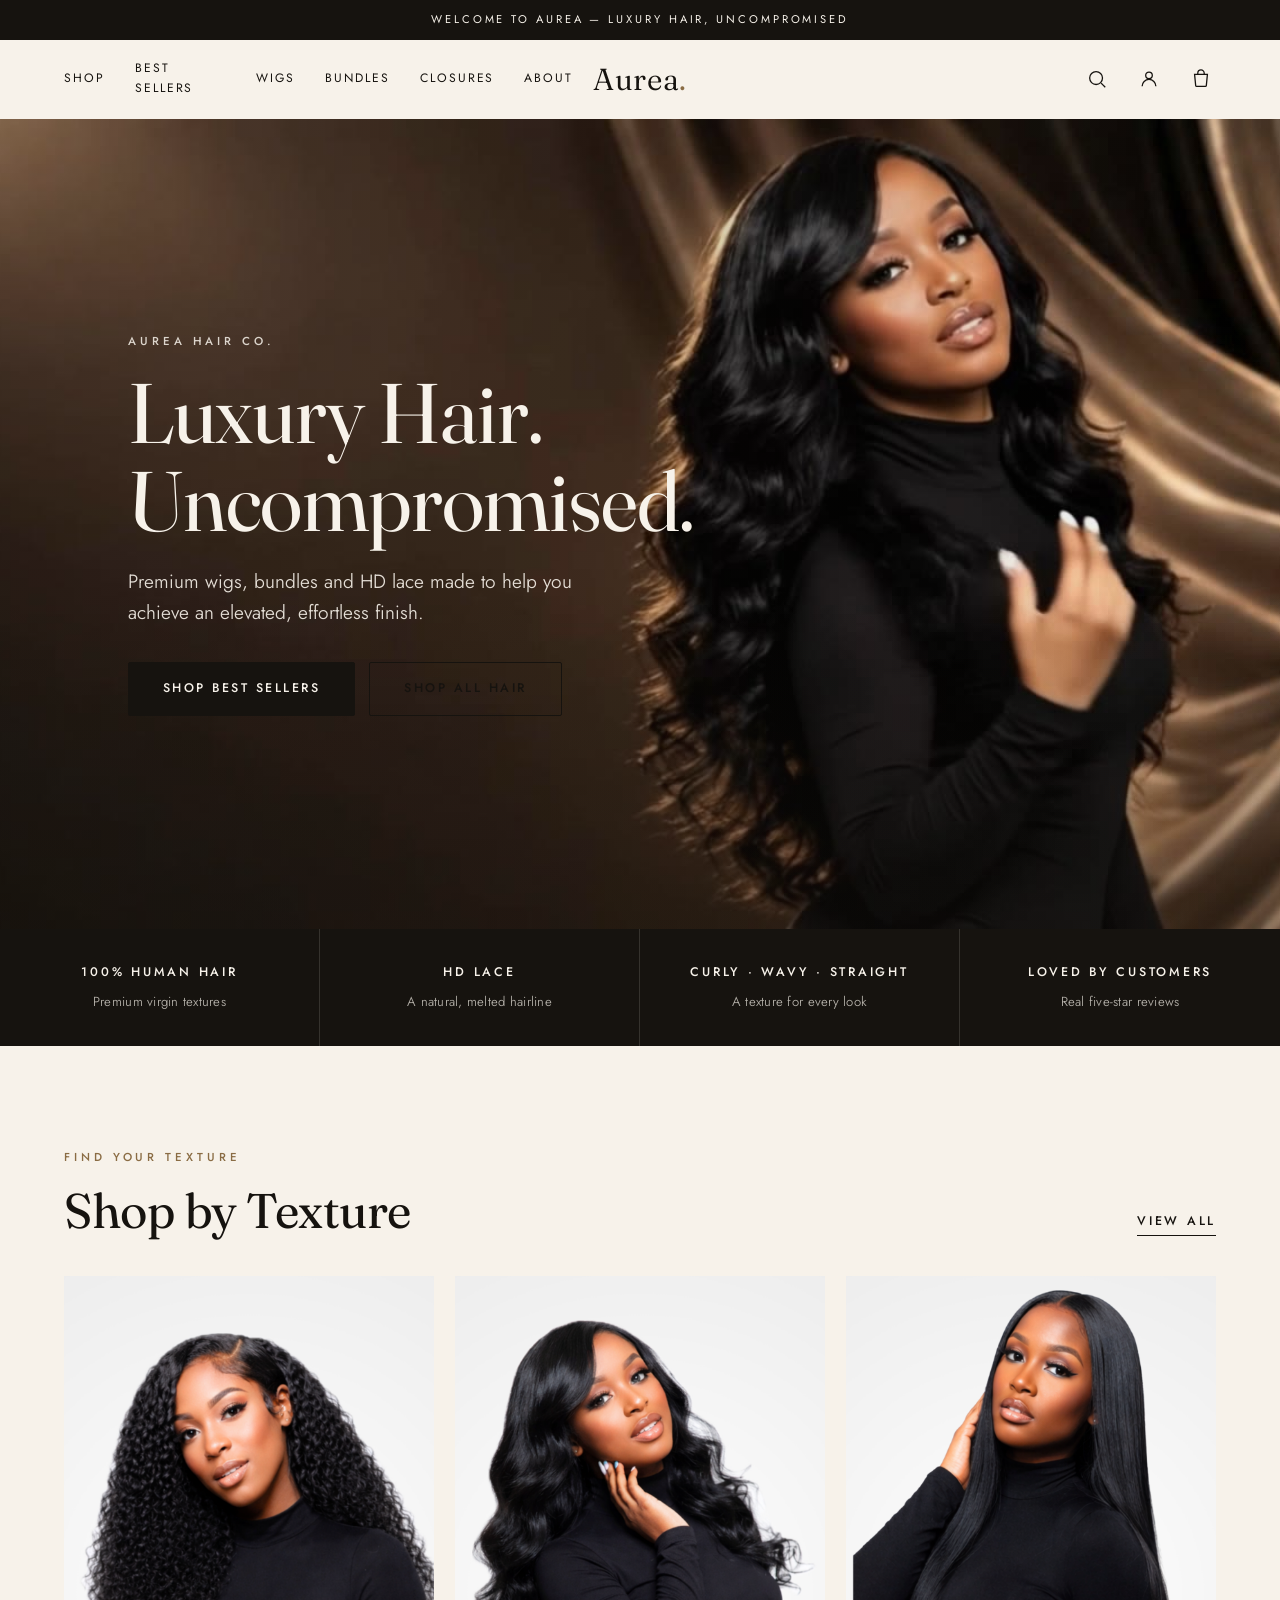
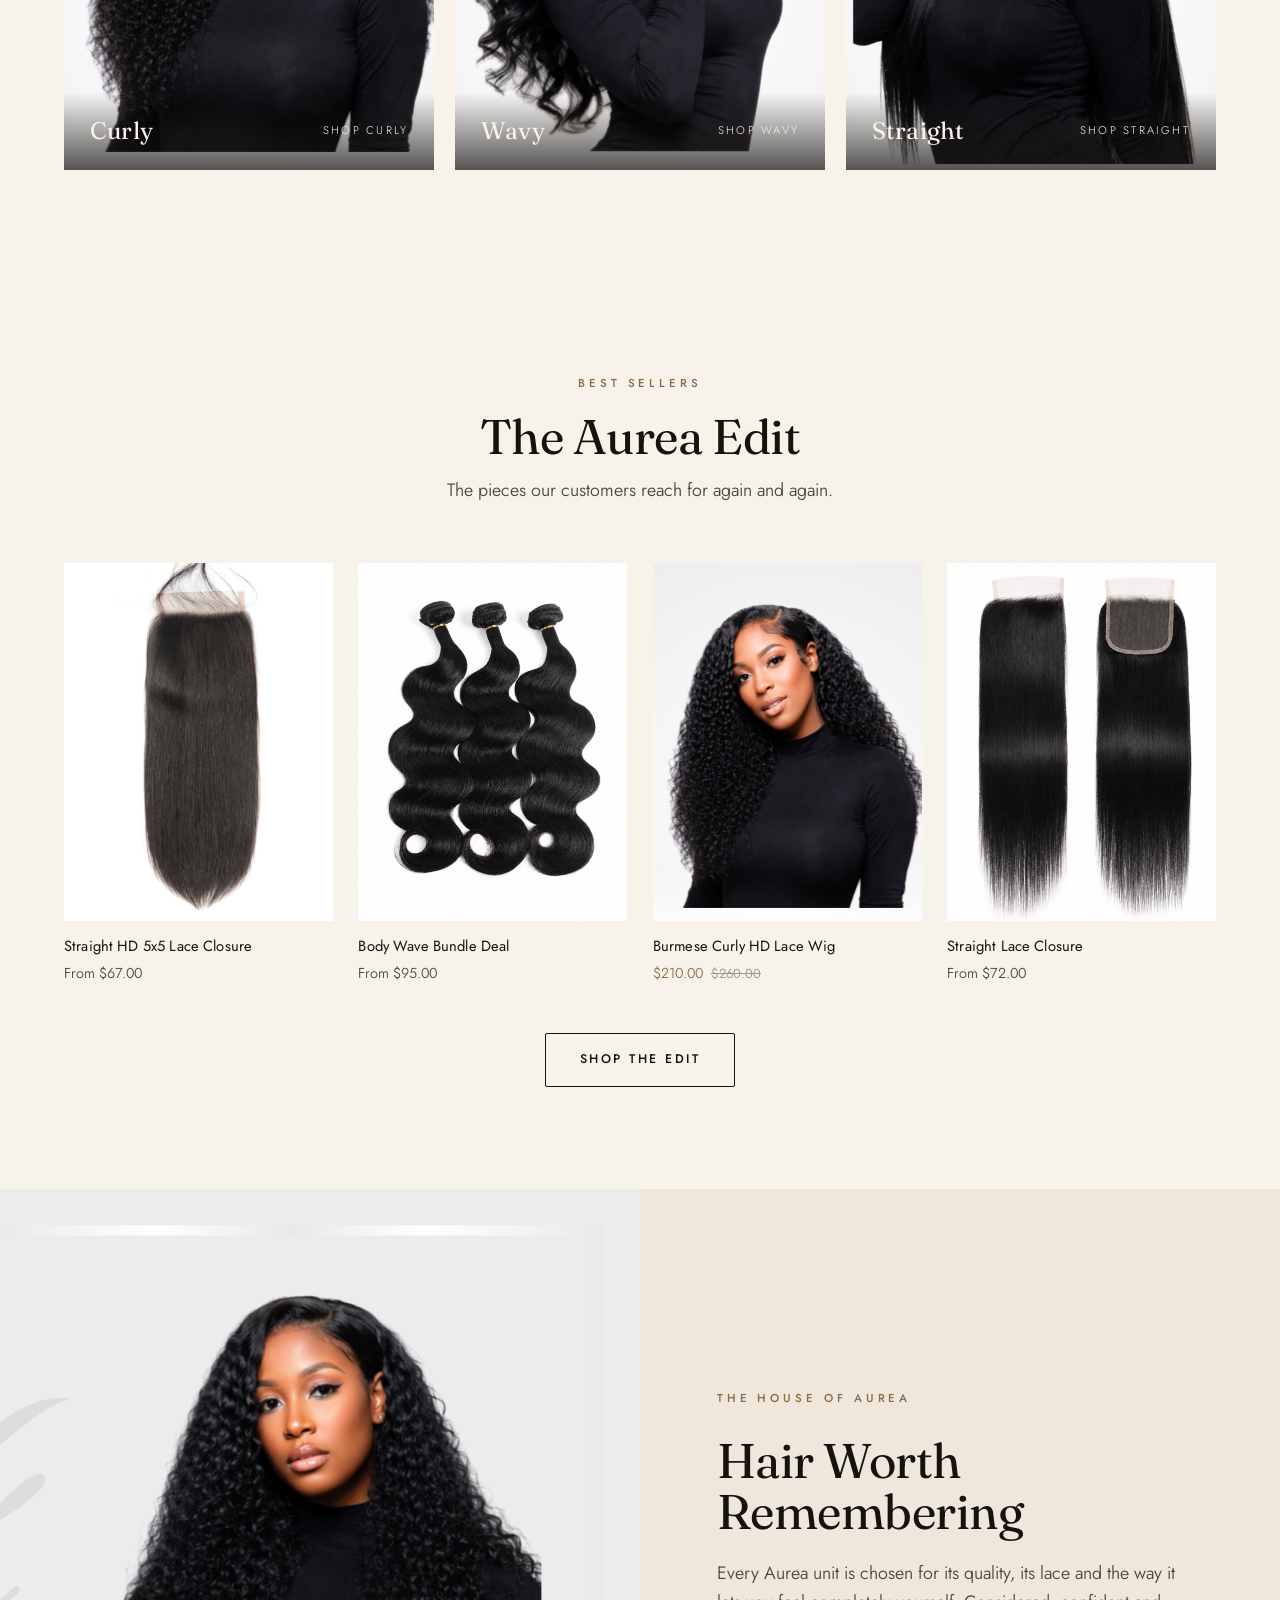
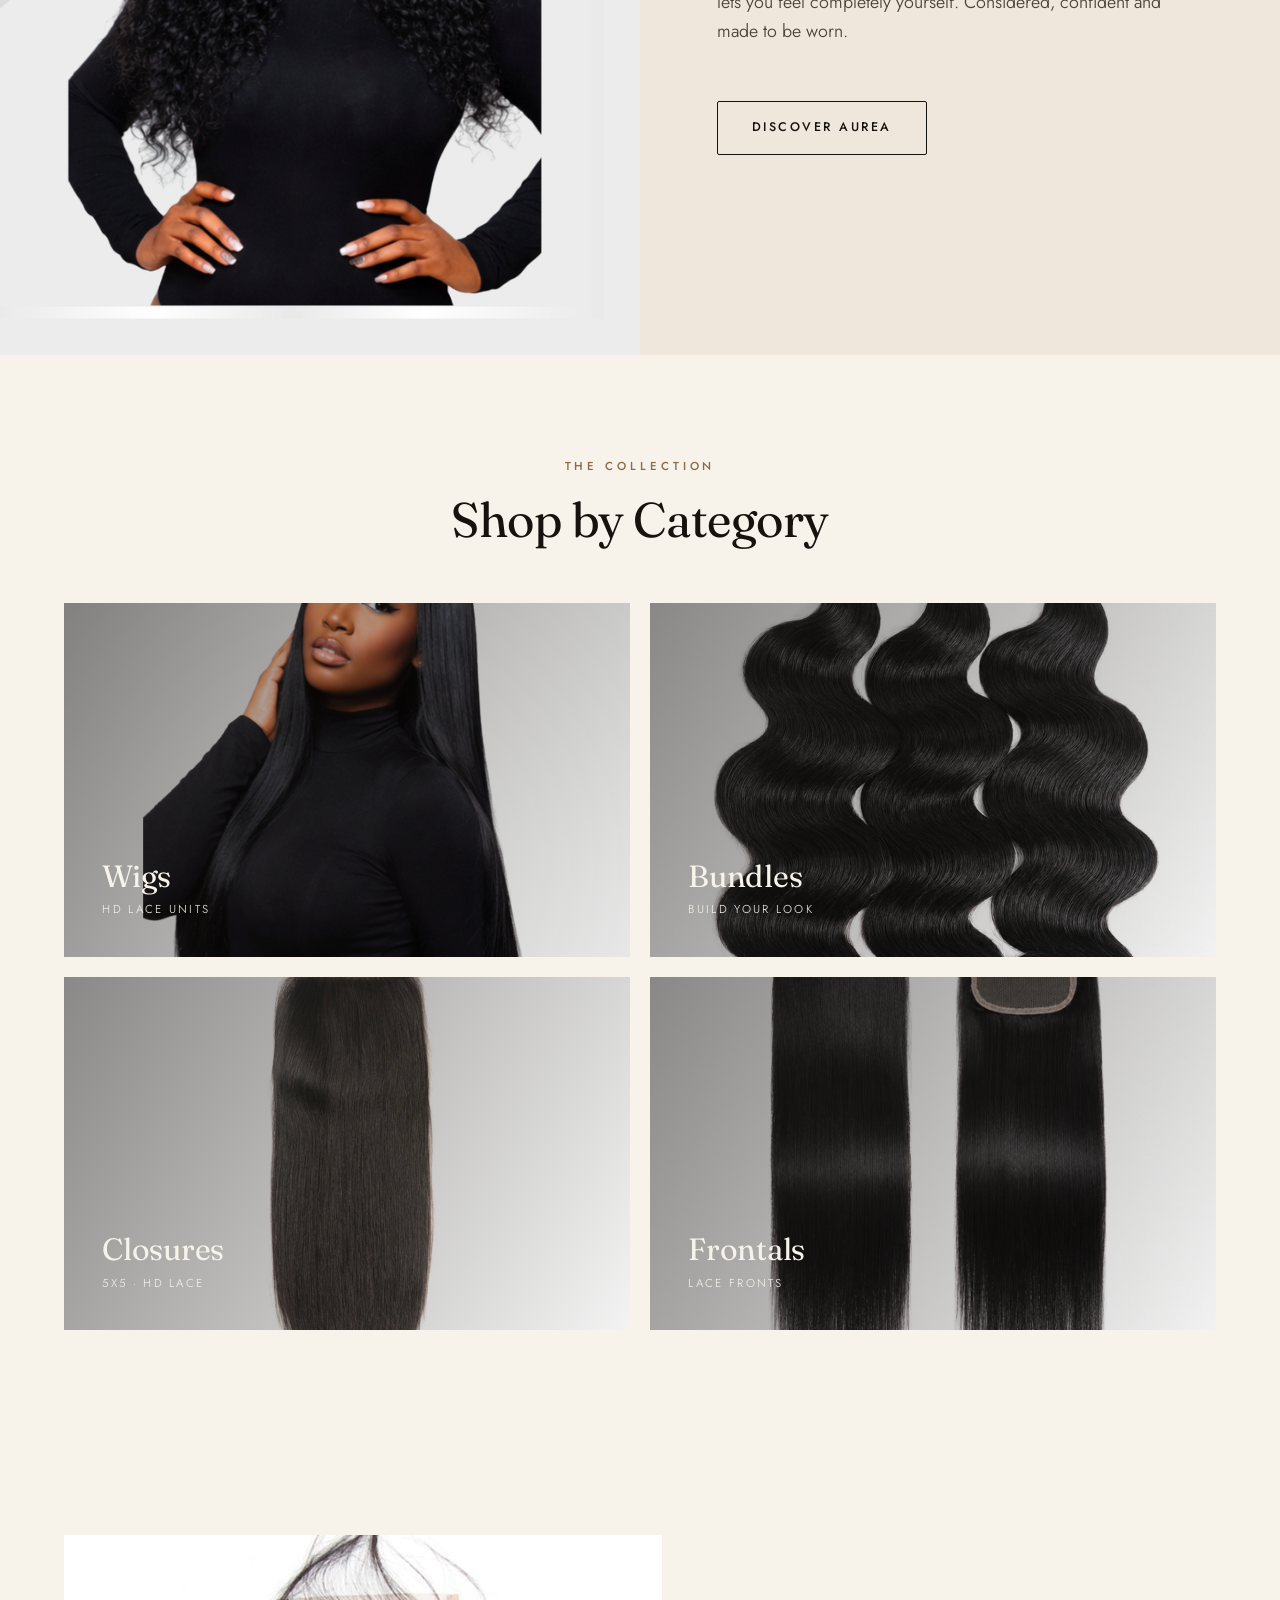
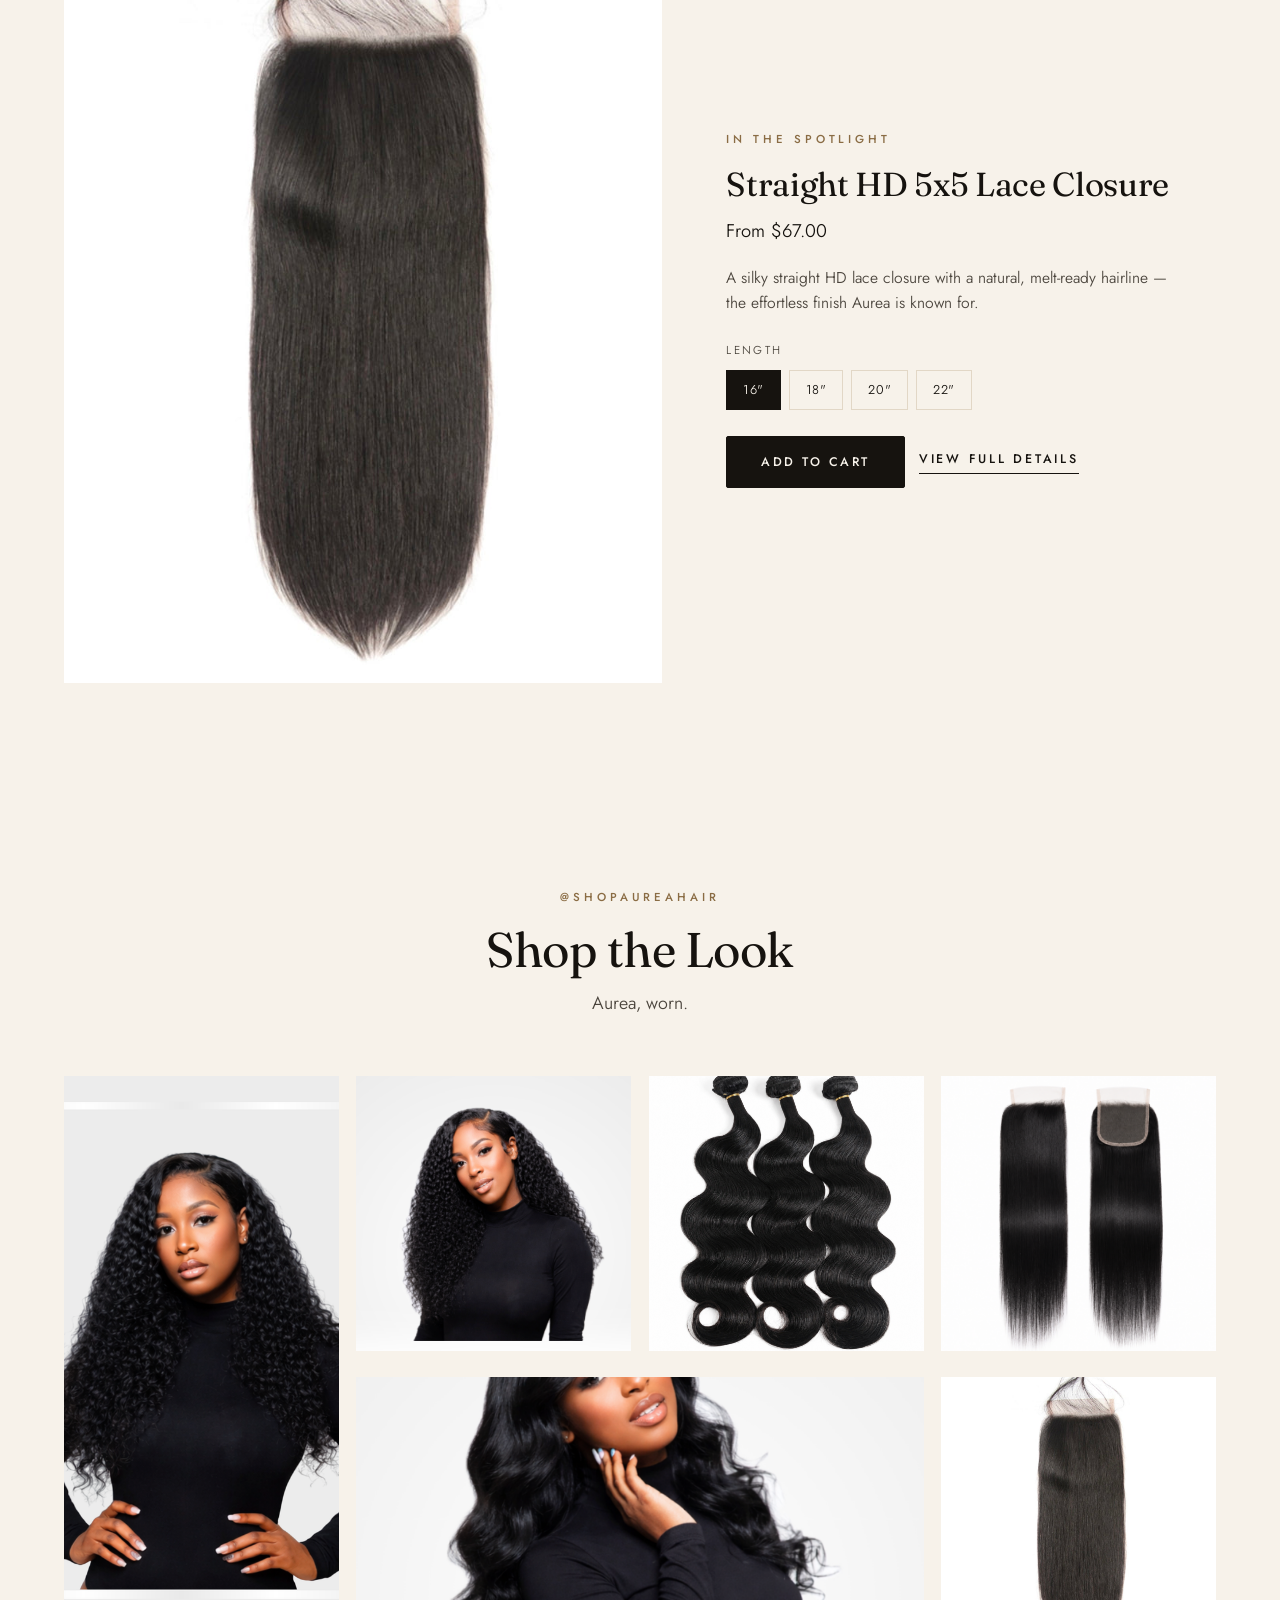
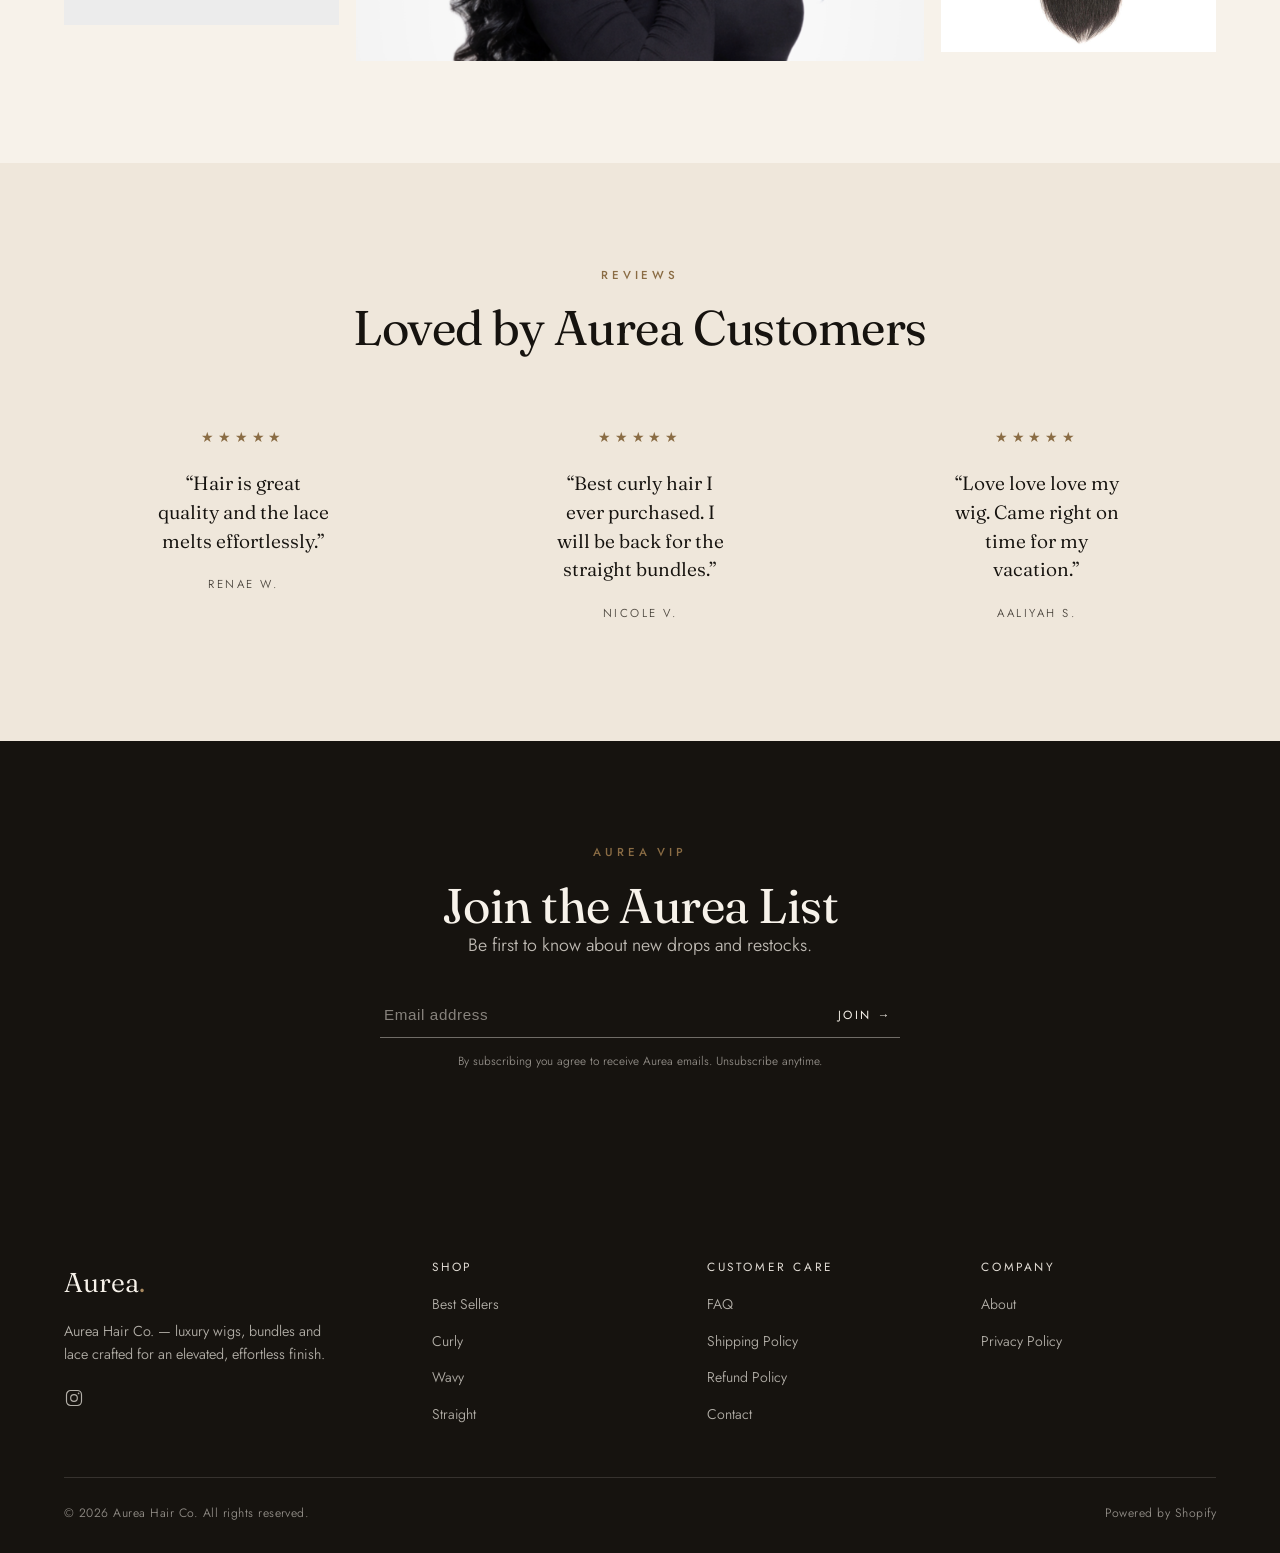
==== index.html @ f4297cf9 "Add root index.html static demo for Vercel (fixes 404 on static hosting) Vercel serves static files " ====
<!doctype html>
<html lang="en">
<head>
<meta charset="utf-8">
<meta name="viewport" content="width=device-width, initial-scale=1">
<title>Aurea Hair Co. — Homepage Preview</title>
<link rel="preconnect" href="https://fonts.googleapis.com">
<link rel="preconnect" href="https://fonts.gstatic.com" crossorigin>
<link rel="stylesheet" href="https://fonts.googleapis.com/css2?family=Fraunces:opsz,wght@9..144,300;9..144,400;9..144,500&family=Jost:wght@300;400;500&display=swap">
<link rel="stylesheet" href="assets/base.css">
<style>body{opacity:1}</style>
</head>
<body>

<!-- NOTE: static visual preview of the Shopify homepage. Prices/products are illustrative;
     the real theme pulls them live from Shopify. -->

<div class="announcement" data-announcement>
  <div class="announcement__track">
    <div class="announcement__item is-active">WELCOME TO AUREA — LUXURY HAIR, UNCOMPROMISED</div>
  </div>
</div>

<header class="header" data-header>
  <div class="container">
    <div class="header__bar">
      <nav class="header__nav">
        <a class="header__link" href="#">Shop</a>
        <a class="header__link" href="#">Best Sellers</a>
        <a class="header__link" href="#">Wigs</a>
        <a class="header__link" href="#">Bundles</a>
        <a class="header__link" href="#">Closures</a>
        <a class="header__link" href="#">About</a>
      </nav>
      <button class="header__toggle" aria-label="Menu"><svg viewBox="0 0 24 24" fill="none" stroke="currentColor" stroke-width="1.4"><line x1="3" y1="7" x2="21" y2="7"/><line x1="3" y1="12" x2="21" y2="12"/><line x1="3" y1="17" x2="21" y2="17"/></svg></button>
      <a href="#" class="header__logo">Aurea<span>.</span></a>
      <div class="header__actions">
        <button class="header__icon" aria-label="Search"><svg viewBox="0 0 24 24" fill="none" stroke="currentColor" stroke-width="1.4"><circle cx="11" cy="11" r="7"/><line x1="16.5" y1="16.5" x2="21" y2="21"/></svg></button>
        <a class="header__icon" href="#" aria-label="Account"><svg viewBox="0 0 24 24" fill="none" stroke="currentColor" stroke-width="1.4"><circle cx="12" cy="8" r="3.6"/><path d="M4.5 20a7.5 7.5 0 0 1 15 0"/></svg></a>
        <a class="header__icon" href="#" aria-label="Cart"><svg viewBox="0 0 24 24" fill="none" stroke="currentColor" stroke-width="1.4"><path d="M5 7h14l-1.2 12.2a1 1 0 0 1-1 .8H7.2a1 1 0 0 1-1-.8L5 7Z"/><path d="M8.5 7V5.6a3.5 3.5 0 0 1 7 0V7"/></svg></a>
      </div>
    </div>
  </div>
</header>

<!-- HERO -->
<section class="hero">
  <div class="hero__media" style="height:90vh;min-height:460px;">
    <video class="hero__video" autoplay muted loop playsinline preload="auto" poster="assets/aurea-hero-poster.jpg">
      <source src="assets/aurea-hero.mp4" type="video/mp4">
      <img src="assets/aurea-hero-poster.jpg" alt="Aurea Hair Co.">
    </video>
    <div class="hero__overlay" style="background:linear-gradient(100deg, rgba(22,19,15,.38) 0%, rgba(22,19,15,.15) 58%, rgba(22,19,15,0) 100%), linear-gradient(to top, rgba(22,19,15,.38) 0%, rgba(22,19,15,0) 42%);"></div>
  </div>
  <div class="hero__content">
    <div class="container"><div class="hero__inner">
      <p class="eyebrow">Aurea Hair Co.</p>
      <h1 class="hero__title">Luxury Hair.<br>Uncompromised.</h1>
      <p class="hero__text">Premium wigs, bundles and HD lace made to help you achieve an elevated, effortless finish.</p>
      <div class="hero__cta">
        <a class="btn" href="#">Shop Best Sellers</a>
        <a class="btn btn--ghost" href="#">Shop All Hair</a>
      </div>
    </div></div>
  </div>
</section>

<!-- BENEFITS -->
<section class="benefits"><div class="benefits__grid" data-count="4">
  <div class="benefit"><div class="benefit__title">100% Human Hair</div><div class="benefit__text">Premium virgin textures</div></div>
  <div class="benefit"><div class="benefit__title">HD Lace</div><div class="benefit__text">A natural, melted hairline</div></div>
  <div class="benefit"><div class="benefit__title">Curly · Wavy · Straight</div><div class="benefit__text">A texture for every look</div></div>
  <div class="benefit"><div class="benefit__title">Loved by Customers</div><div class="benefit__text">Real five-star reviews</div></div>
</div></section>

<!-- TEXTURES -->
<section class="section container">
  <div class="texture__head"><div><p class="eyebrow">Find Your Texture</p><h2 class="h-lg">Shop by Texture</h2></div><a class="link-underline" href="#">View All</a></div>
  <div class="texture__grid">
    <a class="texture-card" href="#"><div class="texture-card__media"><img src="assets/aurea-texture-curly-clean.png" alt="Curly"></div><div class="texture-card__label"><h3>Curly</h3><span>Shop Curly</span></div></a>
    <a class="texture-card" href="#"><div class="texture-card__media"><img src="assets/aurea-texture-wavy-clean.png" alt="Wavy"></div><div class="texture-card__label"><h3>Wavy</h3><span>Shop Wavy</span></div></a>
    <a class="texture-card" href="#"><div class="texture-card__media"><img src="assets/aurea-texture-straight-clean.png" alt="Straight"></div><div class="texture-card__label"><h3>Straight</h3><span>Shop Straight</span></div></a>
  </div>
</section>

<!-- FEATURED COLLECTION -->
<section class="section container">
  <div class="collection__head"><p class="eyebrow">Best Sellers</p><h2 class="h-lg">The Aurea Edit</h2><p class="lede" style="margin:14px auto 0;">The pieces our customers reach for again and again.</p></div>
  <div class="product-grid">
    <div class="product-card"><a class="product-card__media" href="#"><img src="assets/aurea-look-2.jpg" alt=""></a><h3 class="product-card__title">Straight HD 5x5 Lace Closure</h3><span class="product-card__price"><span>From $67.00</span></span></div>
    <div class="product-card"><a class="product-card__media" href="#"><img src="assets/aurea-look-4.png" alt=""></a><h3 class="product-card__title">Body Wave Bundle Deal</h3><span class="product-card__price"><span>From $95.00</span></span></div>
    <div class="product-card"><a class="product-card__media" href="#"><img src="assets/aurea-texture-curly-clean.png" alt=""></a><h3 class="product-card__title">Burmese Curly HD Lace Wig</h3><span class="product-card__price"><span class="price--sale">$210.00</span> <span class="price--was">$260.00</span></span></div>
    <div class="product-card"><a class="product-card__media" href="#"><img src="assets/aurea-look-5.png" alt=""></a><h3 class="product-card__title">Straight Lace Closure</h3><span class="product-card__price"><span>From $72.00</span></span></div>
  </div>
  <div class="center" style="margin-top:48px;"><a class="btn btn--ghost" href="#">Shop the Edit</a></div>
</section>

<!-- EDITORIAL STORY -->
<section class="editorial">
  <div class="editorial__media"><img src="assets/aurea-editorial-model.png" alt="Aurea model"></div>
  <div class="editorial__body">
    <p class="eyebrow">The House of Aurea</p>
    <h2 class="h-lg">Hair Worth Remembering</h2>
    <div class="lede" style="margin:22px 0 28px;"><p>Every Aurea unit is chosen for its quality, its lace and the way it lets you feel completely yourself. Considered, confident and made to be worn.</p></div>
    <div><a class="btn btn--ghost" href="#">Discover Aurea</a></div>
  </div>
</section>

<!-- CATEGORY GRID -->
<section class="section container">
  <div class="collection__head"><p class="eyebrow">The Collection</p><h2 class="h-lg">Shop by Category</h2></div>
  <div class="category-grid">
    <a class="category-card" href="#"><img src="assets/aurea-texture-straight-clean.png" alt="Wigs"><div class="category-card__overlay"><h3>Wigs</h3><span>HD Lace Units</span></div></a>
    <a class="category-card" href="#"><img src="assets/aurea-look-4.png" alt="Bundles"><div class="category-card__overlay"><h3>Bundles</h3><span>Build Your Look</span></div></a>
    <a class="category-card" href="#"><img src="assets/aurea-look-2.jpg" alt="Closures"><div class="category-card__overlay"><h3>Closures</h3><span>5x5 · HD Lace</span></div></a>
    <a class="category-card" href="#"><img src="assets/aurea-look-5.png" alt="Frontals"><div class="category-card__overlay"><h3>Frontals</h3><span>Lace Fronts</span></div></a>
  </div>
</section>

<!-- FEATURED PRODUCT -->
<section class="section container">
  <div class="feature-product">
    <div class="feature-product__media"><img src="assets/aurea-look-2.jpg" alt="Straight HD 5x5 Lace Closure"></div>
    <div class="feature-product__body">
      <p class="eyebrow">In the Spotlight</p>
      <h2 class="h-md">Straight HD 5x5 Lace Closure</h2>
      <div class="feature-product__price"><span>From $67.00</span></div>
      <div class="feature-product__desc">A silky straight HD lace closure with a natural, melt-ready hairline — the effortless finish Aurea is known for.</div>
      <div class="variant-options"><div class="variant-option"><span class="variant-option__label">Length</span><div class="variant-values">
        <input type="radio" id="p1" name="len" checked><label for="p1">16"</label>
        <input type="radio" id="p2" name="len"><label for="p2">18"</label>
        <input type="radio" id="p3" name="len"><label for="p3">20"</label>
        <input type="radio" id="p4" name="len"><label for="p4">22"</label>
      </div></div></div>
      <div class="feature-product__actions"><button class="btn">Add to Cart</button><a class="link-underline" href="#">View Full Details</a></div>
    </div>
  </div>
</section>

<!-- GALLERY -->
<section class="section container">
  <div class="collection__head"><p class="eyebrow">@shopaureahair</p><h2 class="h-lg">Shop the Look</h2><p class="lede" style="margin:14px auto 0;">Aurea, worn.</p></div>
  <div class="gallery">
    <div class="gallery__item gallery__item--tall"><img src="assets/aurea-editorial-model.png" alt=""></div>
    <div class="gallery__item"><img src="assets/aurea-texture-curly-clean.png" alt=""></div>
    <div class="gallery__item"><img src="assets/aurea-look-4.png" alt=""></div>
    <div class="gallery__item gallery__item--wide"><img src="assets/aurea-texture-wavy-clean.png" alt=""></div>
    <div class="gallery__item"><img src="assets/aurea-look-5.png" alt=""></div>
    <div class="gallery__item"><img src="assets/aurea-look-2.jpg" alt=""></div>
  </div>
</section>

<!-- TESTIMONIALS -->
<section class="section testimonials"><div class="container">
  <div class="collection__head"><p class="eyebrow">Reviews</p><h2 class="h-lg">Loved by Aurea Customers</h2></div>
  <div class="testimonials__grid">
    <figure class="testimonial"><div class="testimonial__stars">★★★★★</div><blockquote class="testimonial__text">“Hair is great quality and the lace melts effortlessly.”</blockquote><figcaption class="testimonial__name">Renae W.</figcaption></figure>
    <figure class="testimonial"><div class="testimonial__stars">★★★★★</div><blockquote class="testimonial__text">“Best curly hair I ever purchased. I will be back for the straight bundles.”</blockquote><figcaption class="testimonial__name">Nicole V.</figcaption></figure>
    <figure class="testimonial"><div class="testimonial__stars">★★★★★</div><blockquote class="testimonial__text">“Love love love my wig. Came right on time for my vacation.”</blockquote><figcaption class="testimonial__name">Aaliyah S.</figcaption></figure>
  </div>
</div></section>

<!-- NEWSLETTER -->
<section class="section newsletter"><div class="container">
  <p class="eyebrow">Aurea VIP</p>
  <h2 class="h-lg">Join the Aurea List</h2>
  <p class="lede">Be first to know about new drops and restocks.</p>
  <form class="newsletter__form" onsubmit="return false;">
    <input type="email" placeholder="Email address">
    <button type="submit">Join &rarr;</button>
  </form>
  <p class="newsletter__note">By subscribing you agree to receive Aurea emails. Unsubscribe anytime.</p>
</div></section>

<!-- FOOTER -->
<footer class="footer"><div class="container">
  <div class="footer__top">
    <div class="footer__brand">
      <div class="footer__brand-name">Aurea<span>.</span></div>
      <p class="footer__statement">Aurea Hair Co. — luxury wigs, bundles and lace crafted for an elevated, effortless finish.</p>
      <div class="footer__social"><a href="#" aria-label="Instagram"><svg viewBox="0 0 24 24" fill="none" stroke="currentColor" stroke-width="1.4"><rect x="3" y="3" width="18" height="18" rx="5"/><circle cx="12" cy="12" r="4"/><circle cx="17.5" cy="6.5" r="1" fill="currentColor" stroke="none"/></svg></a></div>
    </div>
    <div class="footer__col"><h4>Shop</h4><ul><li><a href="#">Best Sellers</a></li><li><a href="#">Curly</a></li><li><a href="#">Wavy</a></li><li><a href="#">Straight</a></li></ul></div>
    <div class="footer__col"><h4>Customer Care</h4><ul><li><a href="#">FAQ</a></li><li><a href="#">Shipping Policy</a></li><li><a href="#">Refund Policy</a></li><li><a href="#">Contact</a></li></ul></div>
    <div class="footer__col"><h4>Company</h4><ul><li><a href="#">About</a></li><li><a href="#">Privacy Policy</a></li></ul></div>
  </div>
  <div class="footer__bottom"><span>© 2026 Aurea Hair Co. All rights reserved.</span><span>Powered by Shopify</span></div>
</div></footer>

<script src="assets/aurea.js"></script>
</body>
</html>
---- assets/base.css ----
/* =========================================================
   AUREA HAIR CO. — Luxury theme base
   Design system: ink + ivory + restrained champagne accent
   ========================================================= */

:root{
  --ink:#16130f;
  --ink-soft:#4a443c;
  --ivory:#f7f2ea;
  --cream:#efe7db;
  --neutral:#e6ddce;
  --line:#e2d7c6;
  --champagne:#a9895f;
  --champagne-deep:#8a6c44;
  --white:#ffffff;
  --shadow:0 24px 60px -30px rgba(22,19,15,.45);

  --font-serif:"Fraunces", Georgia, "Times New Roman", serif;
  --font-sans:"Jost", "Helvetica Neue", Arial, sans-serif;

  --container:1400px;
  --gutter:clamp(20px, 5vw, 64px);
  --radius:2px;
  --ease:cubic-bezier(.22,.61,.36,1);
}

*,*::before,*::after{box-sizing:border-box;}
html{-webkit-text-size-adjust:100%;scroll-behavior:smooth;}
body{
  margin:0;
  font-family:var(--font-sans);
  color:var(--ink);
  background:var(--ivory);
  font-size:16px;
  line-height:1.6;
  font-weight:350;
  -webkit-font-smoothing:antialiased;
  text-rendering:optimizeLegibility;
  overflow-x:hidden;
}
img{max-width:100%;height:auto;display:block;}
a{color:inherit;text-decoration:none;}
button{font-family:inherit;cursor:pointer;}
h1,h2,h3,h4{margin:0;font-family:var(--font-serif);font-weight:400;line-height:1.05;letter-spacing:-.01em;}
p{margin:0;}
:focus-visible{outline:2px solid var(--champagne-deep);outline-offset:3px;}

/* ---------- layout helpers ---------- */
.container{max-width:var(--container);margin-inline:auto;padding-inline:var(--gutter);}
.section{padding-block:clamp(56px,8vw,120px);}
.section--tight{padding-block:clamp(40px,5vw,72px);}
.center{text-align:center;}
.visually-hidden{position:absolute!important;width:1px;height:1px;padding:0;margin:-1px;overflow:hidden;clip:rect(0,0,0,0);white-space:nowrap;border:0;}
.visually-hidden:focus{position:static!important;width:auto;height:auto;clip:auto;margin:0;padding:8px 16px;background:var(--ink);color:var(--ivory);z-index:100;}

.eyebrow{
  font-family:var(--font-sans);
  font-size:.72rem;
  letter-spacing:.34em;
  text-transform:uppercase;
  font-weight:500;
  color:var(--champagne-deep);
  margin:0 0 18px;
}
.display{
  font-size:clamp(2.1rem,5.4vw,4.6rem);
  line-height:1.02;
}
.h-lg{font-size:clamp(1.8rem,3.8vw,3.1rem);}
.h-md{font-size:clamp(1.4rem,2.6vw,2.1rem);}
.lede{font-size:clamp(1rem,1.4vw,1.15rem);color:var(--ink-soft);max-width:52ch;}

/* ---------- buttons ---------- */
.btn{
  display:inline-flex;align-items:center;justify-content:center;gap:.6em;
  font-family:var(--font-sans);font-size:.78rem;font-weight:500;
  letter-spacing:.2em;text-transform:uppercase;
  padding:16px 34px;border:1px solid var(--ink);border-radius:var(--radius);
  background:var(--ink);color:var(--ivory);
  transition:background .4s var(--ease),color .4s var(--ease),border-color .4s var(--ease),transform .3s var(--ease);
  min-height:48px;
}
.btn:hover{background:transparent;color:var(--ink);}
.btn--light{background:var(--ivory);color:var(--ink);border-color:var(--ivory);}
.btn--light:hover{background:transparent;color:var(--ivory);border-color:var(--ivory);}
.btn--ghost{background:transparent;color:var(--ink);}
.btn--ghost:hover{background:var(--ink);color:var(--ivory);}
.btn--ghost-light{background:transparent;color:var(--ivory);border-color:rgba(247,242,234,.6);}
.btn--ghost-light:hover{background:var(--ivory);color:var(--ink);border-color:var(--ivory);}
.btn--block{width:100%;}

.link-underline{
  display:inline-block;font-family:var(--font-sans);font-size:.78rem;font-weight:500;
  letter-spacing:.22em;text-transform:uppercase;position:relative;padding-bottom:4px;
}
.link-underline::after{
  content:"";position:absolute;left:0;bottom:0;width:100%;height:1px;background:currentColor;
  transform:scaleX(1);transform-origin:right;transition:transform .45s var(--ease);
}
.link-underline:hover::after{transform:scaleX(0);transform-origin:left;}

/* ---------- reveal animation ---------- */
.reveal{opacity:0;transform:translateY(26px);transition:opacity 1s var(--ease),transform 1s var(--ease);}
.reveal.is-in{opacity:1;transform:none;}
.reveal[data-delay="1"]{transition-delay:.12s;}
.reveal[data-delay="2"]{transition-delay:.24s;}
.reveal[data-delay="3"]{transition-delay:.36s;}

/* =========================================================
   ANNOUNCEMENT BAR
   ========================================================= */
.announcement{background:var(--ink);color:var(--ivory);overflow:hidden;}
.announcement__track{display:flex;}
.announcement__item{
  flex:0 0 100%;text-align:center;padding:11px 20px;
  font-size:.7rem;letter-spacing:.26em;text-transform:uppercase;font-weight:400;
  display:none;
}
.announcement__item.is-active{display:block;animation:annFade .6s var(--ease);}
@keyframes annFade{from{opacity:0}to{opacity:1}}

/* =========================================================
   HEADER
   ========================================================= */
.header{position:sticky;top:0;z-index:60;background:var(--ivory);border-bottom:1px solid transparent;transition:box-shadow .4s var(--ease),background .4s var(--ease),border-color .4s var(--ease);}
.header.is-stuck{box-shadow:0 8px 30px -20px rgba(22,19,15,.4);border-bottom-color:var(--line);}
.header__bar{display:grid;grid-template-columns:1fr auto 1fr;align-items:center;gap:20px;min-height:78px;}
.header__nav{display:flex;align-items:center;gap:30px;}
.header__logo{justify-self:center;font-family:var(--font-serif);font-size:clamp(1.35rem,2.4vw,1.9rem);letter-spacing:.02em;line-height:1;white-space:nowrap;}
.header__logo span{color:var(--champagne-deep);}
.header__logo img{max-height:42px;width:auto;}
.header__actions{display:flex;align-items:center;gap:22px;justify-self:end;}
.header__link{font-size:.76rem;letter-spacing:.16em;text-transform:uppercase;font-weight:400;position:relative;padding-block:6px;color:var(--ink);}
.header__link::after{content:"";position:absolute;left:0;bottom:0;height:1px;width:100%;background:var(--ink);transform:scaleX(0);transform-origin:left;transition:transform .4s var(--ease);}
.header__link:hover::after,.header__link[aria-current]::after{transform:scaleX(1);}
.header__icon{background:none;border:0;padding:4px;display:inline-flex;color:var(--ink);position:relative;}
.header__icon svg{width:22px;height:22px;}
.cart-count{position:absolute;top:-4px;right:-8px;background:var(--champagne-deep);color:#fff;font-family:var(--font-sans);font-size:.6rem;line-height:1;min-width:16px;height:16px;border-radius:9px;display:flex;align-items:center;justify-content:center;padding:0 4px;}
.header__toggle{display:none;background:none;border:0;padding:4px;color:var(--ink);}
.header__toggle svg{width:26px;height:26px;}

/* search drawer */
.search-drawer{position:fixed;inset:0;z-index:80;background:var(--ivory);opacity:0;visibility:hidden;transition:opacity .4s var(--ease);display:flex;flex-direction:column;}
.search-drawer.is-open{opacity:1;visibility:visible;}
.search-drawer__inner{max-width:760px;margin:auto;width:100%;padding:0 var(--gutter);}
.search-drawer input{width:100%;border:0;border-bottom:1px solid var(--ink);background:transparent;font-family:var(--font-serif);font-size:clamp(1.6rem,4vw,3rem);padding:14px 0;color:var(--ink);}
.search-drawer input:focus{outline:none;}
.search-drawer__close{position:absolute;top:26px;right:var(--gutter);background:none;border:0;font-size:.8rem;letter-spacing:.2em;text-transform:uppercase;}

/* mobile menu */
.mobile-menu{position:fixed;inset:0;z-index:80;background:var(--ivory);transform:translateX(-100%);transition:transform .5s var(--ease);display:flex;flex-direction:column;padding:24px var(--gutter) 40px;overflow-y:auto;}
.mobile-menu.is-open{transform:none;}
.mobile-menu__top{display:flex;justify-content:space-between;align-items:center;margin-bottom:36px;}
.mobile-menu__close{background:none;border:0;color:var(--ink);}
.mobile-menu__close svg{width:26px;height:26px;}
.mobile-menu a{display:block;font-family:var(--font-serif);font-size:1.7rem;padding:14px 0;border-bottom:1px solid var(--line);}
.mobile-menu__foot{margin-top:auto;padding-top:28px;display:flex;gap:26px;font-size:.76rem;letter-spacing:.16em;text-transform:uppercase;}

.overlay{position:fixed;inset:0;background:rgba(22,19,15,.4);z-index:70;opacity:0;visibility:hidden;transition:opacity .4s var(--ease);}
.overlay.is-open{opacity:1;visibility:visible;}

/* =========================================================
   HERO
   ========================================================= */
.hero{position:relative;}
.hero__media{position:relative;width:100%;overflow:hidden;background:var(--cream);}
.hero__media img{width:100%;height:100%;object-fit:cover;}
.hero__video{width:100%;height:100%;object-fit:cover;display:block;background:var(--ink);}
.hero__img--desktop{display:block;}
.hero__img--mobile{display:none;}
.hero__overlay{position:absolute;inset:0;}
.hero__content{position:absolute;inset:0;display:flex;flex-direction:column;justify-content:center;padding:var(--gutter);z-index:2;}
.hero__content .container{width:100%;}
.hero__inner{max-width:640px;}
.hero .eyebrow{color:rgba(247,242,234,.85);}
.hero__title{color:var(--ivory);font-size:clamp(2.4rem,6.6vw,5.6rem);}
.hero__text{color:rgba(247,242,234,.9);margin:20px 0 34px;font-size:clamp(1rem,1.5vw,1.2rem);max-width:44ch;}
.hero__cta{display:flex;flex-wrap:wrap;gap:14px;}
.hero--align-center .hero__inner{margin-inline:auto;text-align:center;}
.hero--align-center .hero__cta{justify-content:center;}
.hero--align-center .hero__text{margin-inline:auto;}
.hero--dark-text .hero__title{color:var(--ink);}
.hero--dark-text .hero__text{color:var(--ink-soft);}
.hero--dark-text .eyebrow{color:var(--champagne-deep);}

/* =========================================================
   BENEFIT STRIP
   ========================================================= */
.benefits{background:var(--ink);color:var(--ivory);}
.benefits__grid{display:grid;grid-template-columns:repeat(4,1fr);}
.benefits__grid[data-count="3"]{grid-template-columns:repeat(3,1fr);}
.benefit{padding:34px 26px;text-align:center;border-right:1px solid rgba(247,242,234,.14);}
.benefit:last-child{border-right:0;}
.benefit__title{font-family:var(--font-sans);font-size:.78rem;letter-spacing:.22em;text-transform:uppercase;font-weight:500;margin-bottom:8px;}
.benefit__text{font-size:.82rem;color:rgba(247,242,234,.7);letter-spacing:.02em;}

/* =========================================================
   TEXTURE COLLECTIONS
   ========================================================= */
.texture__head{display:flex;justify-content:space-between;align-items:flex-end;gap:20px;margin-bottom:40px;flex-wrap:wrap;}
.texture__grid{display:grid;grid-template-columns:repeat(3,1fr);gap:clamp(12px,1.6vw,22px);}
.texture-card{position:relative;display:block;overflow:hidden;background:var(--cream);}
.texture-card__media{aspect-ratio:3/4;overflow:hidden;}
.texture-card__media img{width:100%;height:100%;object-fit:cover;object-position:50% 18%;transition:transform 1s var(--ease);}
.texture-card:hover .texture-card__media img{transform:scale(1.05);}
.texture-card__label{position:absolute;left:0;right:0;bottom:0;padding:26px;background:linear-gradient(to top,rgba(22,19,15,.72),transparent);color:var(--ivory);display:flex;justify-content:space-between;align-items:center;}
.texture-card__label h3{color:var(--ivory);font-size:1.5rem;letter-spacing:.01em;}
.texture-card__label span{font-size:.7rem;letter-spacing:.2em;text-transform:uppercase;opacity:.85;}

/* =========================================================
   PRODUCT CARD + GRID
   ========================================================= */
.collection__head{text-align:center;margin-bottom:clamp(34px,5vw,58px);}
.product-grid{display:grid;grid-template-columns:repeat(4,1fr);gap:clamp(14px,2vw,30px);}
.product-card{position:relative;}
.product-card__media{position:relative;display:block;aspect-ratio:3/4;overflow:hidden;background:var(--cream);margin-bottom:16px;}
.product-card__media img{width:100%;height:100%;object-fit:cover;transition:opacity .6s var(--ease),transform 1s var(--ease);}
.product-card__media img.is-hover{position:absolute;inset:0;opacity:0;}
.product-card:hover .product-card__media img.is-hover{opacity:1;}
.product-card:hover .product-card__media img.is-primary{transform:scale(1.04);}
.product-card__badge{position:absolute;top:12px;left:12px;background:var(--ivory);color:var(--ink);font-size:.62rem;letter-spacing:.16em;text-transform:uppercase;padding:5px 10px;z-index:2;}
.product-card__title{font-family:var(--font-sans);font-size:.92rem;font-weight:400;letter-spacing:.01em;margin-bottom:5px;line-height:1.35;}
.product-card__price{font-size:.9rem;color:var(--ink-soft);display:flex;gap:8px;align-items:baseline;}
.price--sale{color:var(--champagne-deep);}
.price--was{text-decoration:line-through;opacity:.55;font-size:.82rem;}
.product-card__quick{
  position:absolute;left:12px;right:12px;bottom:12px;z-index:2;
  opacity:0;transform:translateY(10px);transition:opacity .4s var(--ease),transform .4s var(--ease);
}
.product-card__media:hover .product-card__quick,.product-card__media:focus-within .product-card__quick{opacity:1;transform:none;}
.quick-add{width:100%;background:var(--ivory);color:var(--ink);border:0;padding:13px;font-size:.72rem;letter-spacing:.2em;text-transform:uppercase;font-weight:500;transition:background .3s var(--ease),color .3s var(--ease);}
.quick-add:hover{background:var(--ink);color:var(--ivory);}
.quick-add[disabled]{opacity:.5;cursor:not-allowed;}

/* =========================================================
   EDITORIAL SPLIT
   ========================================================= */
.editorial{display:grid;grid-template-columns:1fr 1fr;align-items:stretch;}
.editorial--reverse .editorial__media{order:2;}
.editorial__media{overflow:hidden;background:var(--cream);min-height:clamp(360px,52vw,640px);}
.editorial__media img{width:100%;height:100%;object-fit:cover;}
.editorial__body{display:flex;flex-direction:column;justify-content:center;padding:clamp(36px,6vw,90px);background:var(--cream);}
.editorial__body.is-dark{background:var(--ink);color:var(--ivory);}
.editorial__body.is-dark .lede{color:rgba(247,242,234,.75);}
.editorial__body.is-dark h2{color:var(--ivory);}
.editorial__body p{margin-bottom:28px;}

/* =========================================================
   CATEGORY GRID
   ========================================================= */
.category-grid{display:grid;grid-template-columns:repeat(2,1fr);gap:clamp(12px,1.6vw,20px);}
.category-card{position:relative;display:block;overflow:hidden;aspect-ratio:16/10;background:var(--cream);}
.category-card img{width:100%;height:100%;object-fit:cover;transition:transform 1.1s var(--ease);}
.category-card:hover img{transform:scale(1.06);}
.category-card__overlay{position:absolute;inset:0;background:linear-gradient(120deg,rgba(22,19,15,.5),rgba(22,19,15,.05));display:flex;flex-direction:column;justify-content:flex-end;padding:clamp(22px,3vw,40px);color:var(--ivory);}
.category-card__overlay h3{color:var(--ivory);font-size:clamp(1.4rem,2.4vw,2rem);}
.category-card__overlay span{font-size:.72rem;letter-spacing:.2em;text-transform:uppercase;margin-top:8px;opacity:.9;}

/* =========================================================
   FEATURED PRODUCT
   ========================================================= */
.feature-product{display:grid;grid-template-columns:1.1fr .9fr;align-items:center;gap:clamp(30px,5vw,80px);}
.feature-product__media{position:relative;aspect-ratio:4/5;overflow:hidden;background:var(--cream);}
.feature-product__media img{width:100%;height:100%;object-fit:cover;}
.feature-product__body{max-width:460px;}
.feature-product__price{font-size:1.15rem;margin:14px 0 20px;display:flex;gap:10px;align-items:baseline;}
.feature-product__desc{color:var(--ink-soft);margin-bottom:26px;font-size:.98rem;}
.variant-options{display:flex;flex-direction:column;gap:18px;margin-bottom:26px;}
.variant-option__label{font-size:.72rem;letter-spacing:.2em;text-transform:uppercase;color:var(--ink-soft);margin-bottom:10px;display:block;}
.variant-values{display:flex;flex-wrap:wrap;gap:8px;}
.variant-values input{position:absolute;opacity:0;pointer-events:none;}
.variant-values label{border:1px solid var(--line);padding:9px 16px;font-size:.8rem;letter-spacing:.04em;cursor:pointer;transition:border-color .3s var(--ease),background .3s var(--ease),color .3s var(--ease);}
.variant-values input:checked+label{border-color:var(--ink);background:var(--ink);color:var(--ivory);}
.feature-product__actions{display:flex;flex-wrap:wrap;gap:14px;align-items:center;}

/* =========================================================
   GALLERY MOSAIC
   ========================================================= */
.gallery{display:grid;grid-template-columns:repeat(4,1fr);grid-auto-rows:1fr;grid-auto-flow:row dense;gap:clamp(10px,1.4vw,18px);}
.gallery__item{position:relative;overflow:hidden;background:var(--cream);aspect-ratio:1;}
.gallery__item--tall{grid-row:span 2;aspect-ratio:1/2;}
.gallery__item--wide{grid-column:span 2;aspect-ratio:2/1;}
.gallery__item img{width:100%;height:100%;object-fit:cover;transition:transform 1.1s var(--ease);}
.gallery__item:hover img{transform:scale(1.05);}
.gallery__item .category-card__overlay{opacity:0;transition:opacity .4s var(--ease);}
.gallery__item:hover .category-card__overlay{opacity:1;}

/* =========================================================
   TESTIMONIALS
   ========================================================= */
.testimonials{background:var(--cream);}
.testimonials__grid{display:grid;grid-template-columns:repeat(3,1fr);gap:clamp(20px,3vw,48px);}
.testimonial{text-align:center;padding:0 10px;}
.testimonial__stars{color:var(--champagne-deep);letter-spacing:.28em;font-size:.85rem;margin-bottom:20px;}
.testimonial__text{font-family:var(--font-serif);font-size:clamp(1.05rem,1.5vw,1.28rem);line-height:1.5;margin-bottom:20px;}
.testimonial__name{font-size:.72rem;letter-spacing:.22em;text-transform:uppercase;color:var(--ink-soft);}
.testimonial__verified{display:block;font-size:.64rem;letter-spacing:.16em;text-transform:uppercase;color:var(--champagne-deep);margin-top:6px;}

/* =========================================================
   NEWSLETTER
   ========================================================= */
.newsletter{background:var(--ink);color:var(--ivory);text-align:center;}
.newsletter h2{color:var(--ivory);}
.newsletter .lede{color:rgba(247,242,234,.75);margin-inline:auto;}
.newsletter__form{display:flex;max-width:520px;margin:32px auto 0;gap:0;border-bottom:1px solid rgba(247,242,234,.4);}
.newsletter__form input{flex:1;background:transparent;border:0;color:var(--ivory);padding:14px 4px;font-size:.95rem;letter-spacing:.04em;}
.newsletter__form input::placeholder{color:rgba(247,242,234,.5);}
.newsletter__form input:focus{outline:none;}
.newsletter__form button{background:none;border:0;color:var(--ivory);font-size:.74rem;letter-spacing:.2em;text-transform:uppercase;padding:0 8px;}
.newsletter__note{font-size:.74rem;color:rgba(247,242,234,.55);margin-top:14px;}
.newsletter__success{color:var(--champagne);margin-top:16px;font-size:.9rem;}

/* =========================================================
   FOOTER
   ========================================================= */
.footer{background:var(--ink);color:var(--ivory);padding-block:clamp(50px,7vw,88px) 30px;}
.footer__top{display:grid;grid-template-columns:1.4fr 1fr 1fr 1fr;gap:40px;padding-bottom:50px;border-bottom:1px solid rgba(247,242,234,.14);}
.footer__brand-name{font-family:var(--font-serif);font-size:1.7rem;margin-bottom:16px;}
.footer__brand-name span{color:var(--champagne);}
.footer__statement{color:rgba(247,242,234,.7);font-size:.9rem;max-width:34ch;margin-bottom:22px;}
.footer__col h4{font-family:var(--font-sans);font-size:.74rem;letter-spacing:.22em;text-transform:uppercase;margin-bottom:18px;color:rgba(247,242,234,.9);}
.footer__col ul{list-style:none;margin:0;padding:0;display:flex;flex-direction:column;gap:11px;}
.footer__col a{font-size:.88rem;color:rgba(247,242,234,.7);transition:color .3s var(--ease);}
.footer__col a:hover{color:var(--ivory);}
.footer__social{display:flex;gap:16px;margin-top:8px;}
.footer__social a{display:inline-flex;}
.footer__social svg{width:20px;height:20px;color:rgba(247,242,234,.7);transition:color .3s var(--ease);}
.footer__social a:hover svg{color:var(--ivory);}
.footer__bottom{display:flex;justify-content:space-between;align-items:center;gap:16px;flex-wrap:wrap;padding-top:26px;font-size:.76rem;color:rgba(247,242,234,.55);letter-spacing:.04em;}

/* =========================================================
   GENERIC PAGE / COLLECTION / CART / SEARCH
   ========================================================= */
.page-hero{text-align:center;padding-block:clamp(50px,7vw,90px) clamp(30px,4vw,50px);}
.rte{max-width:70ch;margin-inline:auto;}
.rte h2{font-family:var(--font-serif);margin:1.4em 0 .5em;}
.rte p{margin-bottom:1.1em;color:var(--ink-soft);}
.rte a{color:var(--champagne-deep);text-decoration:underline;}
.breadcrumb{font-size:.74rem;letter-spacing:.16em;text-transform:uppercase;color:var(--ink-soft);margin-bottom:14px;}

.cart-table{width:100%;border-collapse:collapse;}
.cart-table th{text-align:left;font-size:.72rem;letter-spacing:.18em;text-transform:uppercase;color:var(--ink-soft);padding:0 0 16px;border-bottom:1px solid var(--line);font-weight:500;}
.cart-item td{padding:22px 0;border-bottom:1px solid var(--line);vertical-align:top;}
.cart-item__media{width:96px;}
.cart-item__media img{width:96px;height:120px;object-fit:cover;background:var(--cream);}
.cart-item__title{font-size:.95rem;margin-bottom:4px;}
.cart-item__variant{font-size:.8rem;color:var(--ink-soft);}
.qty{display:inline-flex;border:1px solid var(--line);}
.qty button{background:none;border:0;width:36px;height:40px;font-size:1rem;}
.qty input{width:44px;border:0;text-align:center;font-family:inherit;background:transparent;}
.cart-foot{display:flex;justify-content:flex-end;margin-top:34px;}
.cart-summary{width:min(100%,380px);}
.cart-summary__row{display:flex;justify-content:space-between;padding:10px 0;border-bottom:1px solid var(--line);}
.cart-summary__total{font-size:1.15rem;font-family:var(--font-serif);}

.search-results-grid{display:grid;grid-template-columns:repeat(4,1fr);gap:clamp(14px,2vw,30px);}
.search-form-lg{display:flex;max-width:640px;margin:0 auto 40px;border-bottom:1px solid var(--ink);}
.search-form-lg input{flex:1;border:0;background:transparent;padding:14px 0;font-family:var(--font-serif);font-size:1.4rem;}
.search-form-lg input:focus{outline:none;}
.search-form-lg button{background:none;border:0;font-size:.76rem;letter-spacing:.2em;text-transform:uppercase;}

.empty-state{text-align:center;padding-block:clamp(50px,9vw,120px);}
.empty-state p{color:var(--ink-soft);margin:14px 0 26px;}

/* =========================================================
   RESPONSIVE
   ========================================================= */
@media (max-width:1100px){
  .product-grid,.search-results-grid{grid-template-columns:repeat(3,1fr);}
}
@media (max-width:900px){
  .header__nav{display:none;}
  .header__toggle{display:inline-flex;}
  .header__bar{grid-template-columns:auto 1fr auto;min-height:64px;}
  .header__logo{justify-self:start;}
  .editorial,.feature-product{grid-template-columns:1fr;}
  .editorial--reverse .editorial__media{order:0;}
  .footer__top{grid-template-columns:1fr 1fr;gap:32px;}
  .benefits__grid,.benefits__grid[data-count="3"]{grid-template-columns:repeat(2,1fr);}
  .benefit:nth-child(2){border-right:0;}
  .benefit{border-bottom:1px solid rgba(247,242,234,.14);}
}
@media (max-width:760px){
  .hero__img--desktop{display:none;}
  .hero__img--mobile{display:block;}
  .hero__video{object-position:64% center;}
  .hero__content{justify-content:flex-end;padding-bottom:9vh;text-align:center;}
  .hero__inner{margin-inline:auto;text-align:center;max-width:100%;}
  .hero__cta{justify-content:center;}
  .hero__text{margin-inline:auto;}
  .texture__grid{grid-template-columns:1fr;}
  .texture__grid{display:flex;overflow-x:auto;scroll-snap-type:x mandatory;-webkit-overflow-scrolling:touch;margin-inline:calc(var(--gutter)*-1);padding-inline:var(--gutter);gap:14px;}
  .texture__grid::-webkit-scrollbar{display:none;}
  .texture-card{flex:0 0 78%;scroll-snap-align:center;}
  .category-grid{grid-template-columns:1fr;}
  .gallery{grid-template-columns:repeat(2,1fr);}
  .gallery__item--wide{grid-column:span 2;}
  .gallery__item--tall{grid-row:span 1;aspect-ratio:1;}
  .testimonials__grid{grid-template-columns:1fr;gap:40px;}
  .product-grid,.search-results-grid{grid-template-columns:repeat(2,1fr);gap:16px;}
  .footer__top{grid-template-columns:1fr;gap:30px;}
  .cart-item__media{width:72px;}
  .cart-item__media img{width:72px;height:90px;}
}
@media (max-width:430px){
  .hero__title{font-size:clamp(2rem,9vw,2.8rem);}
  .btn{padding:14px 24px;}
}

@media (prefers-reduced-motion:reduce){
  *{animation-duration:.001ms!important;transition-duration:.001ms!important;scroll-behavior:auto!important;}
  .reveal{opacity:1;transform:none;}
}
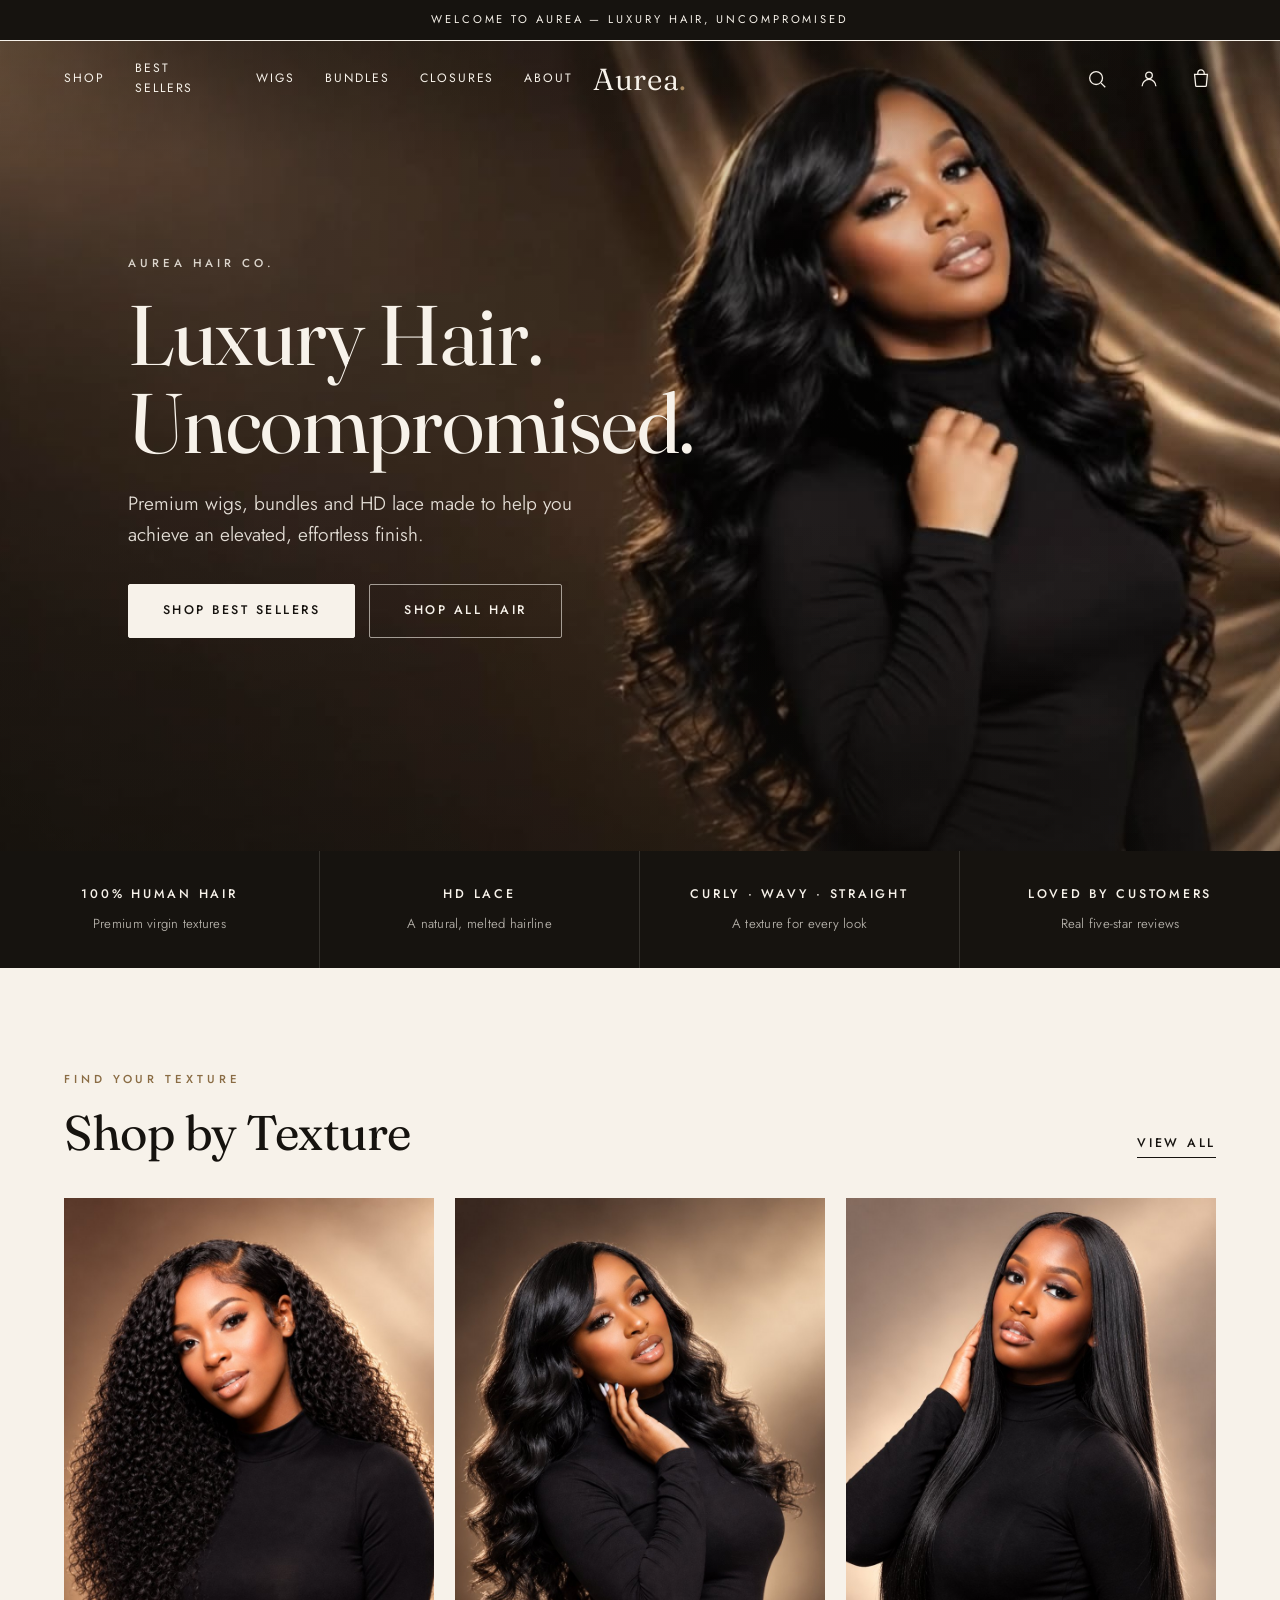
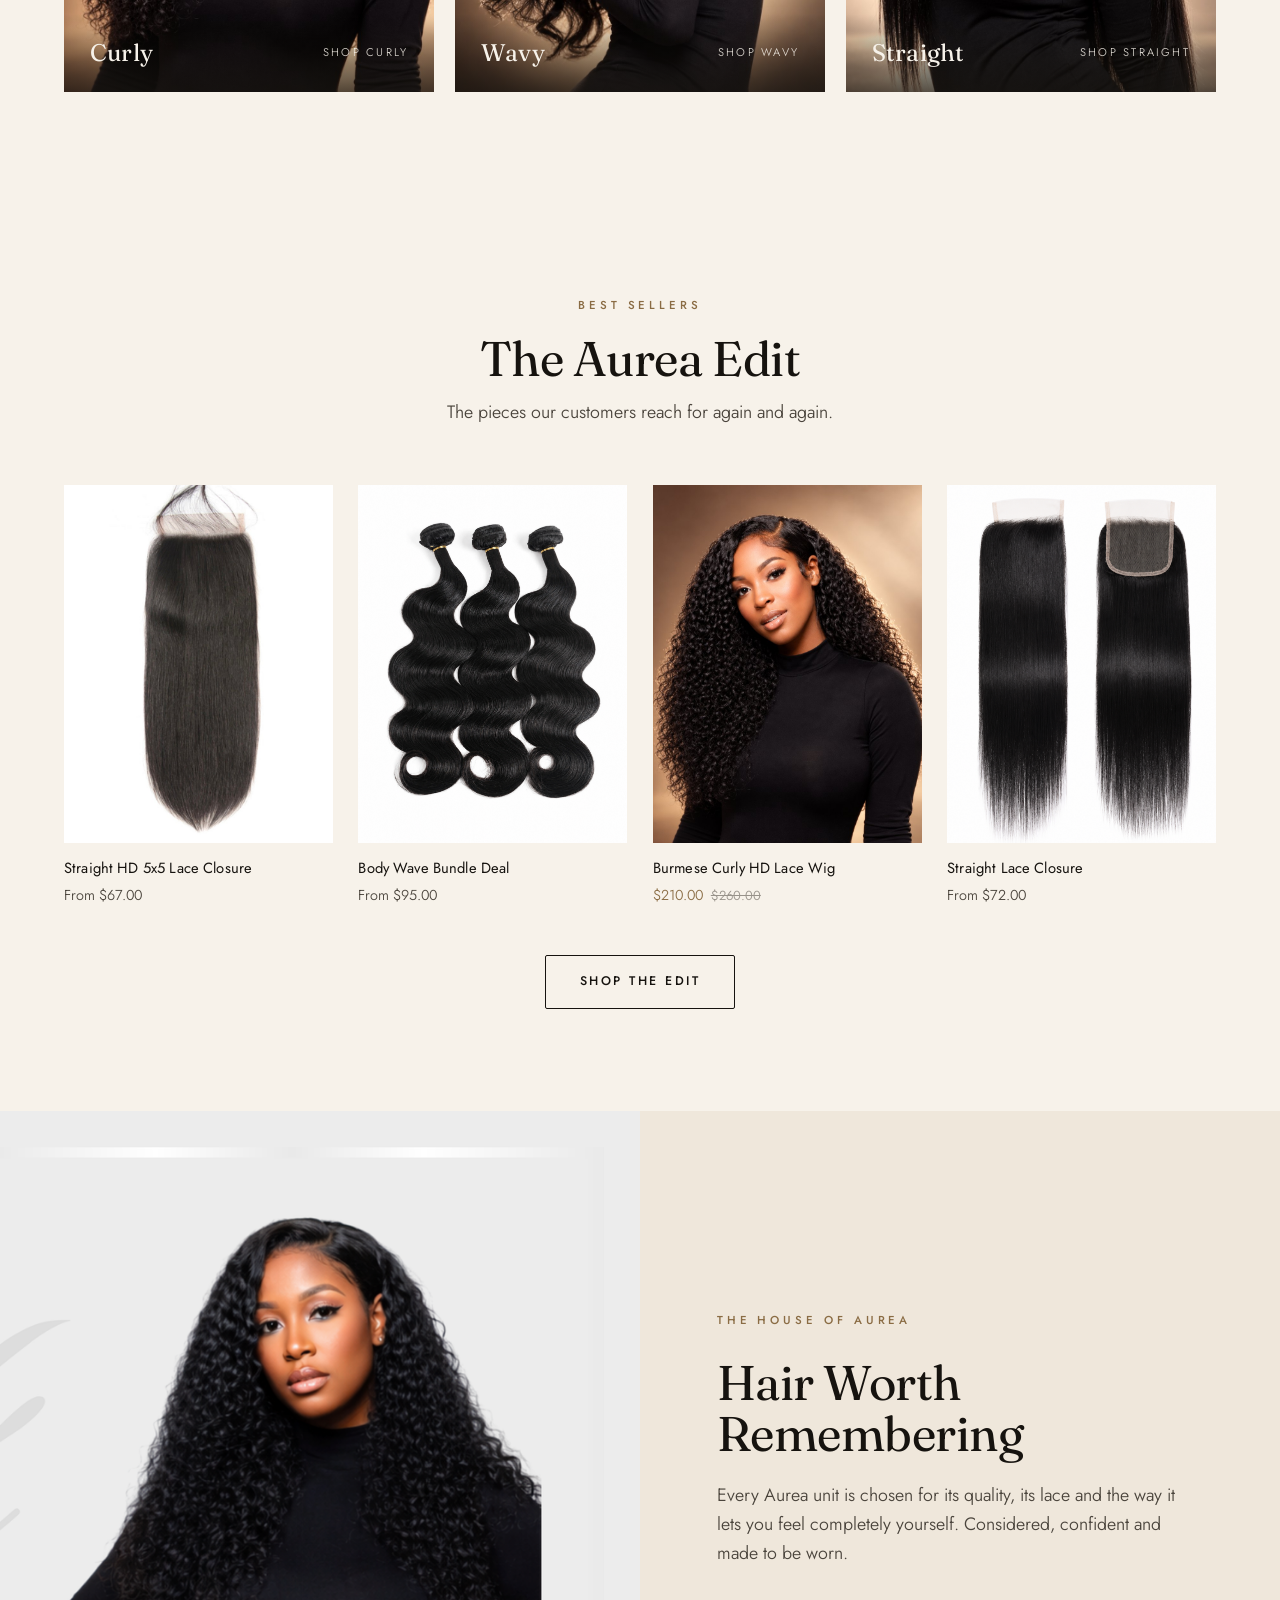
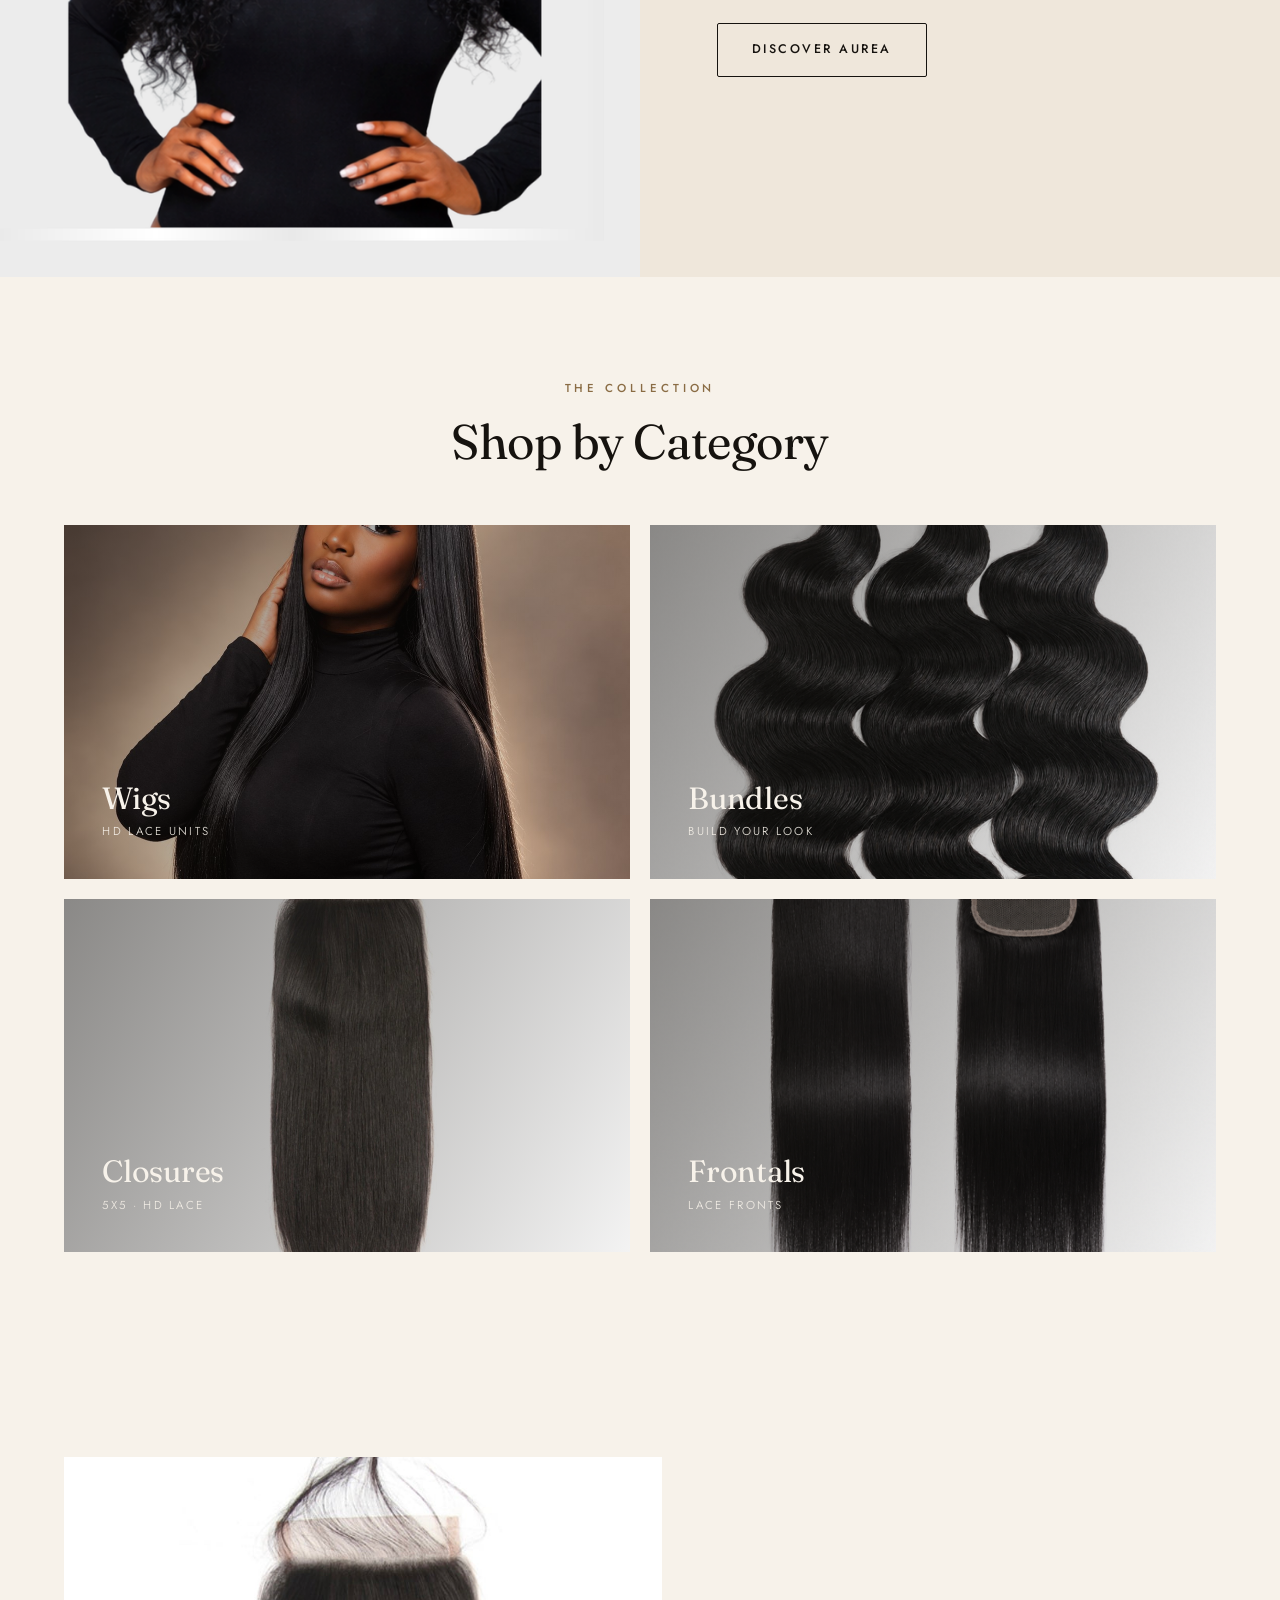
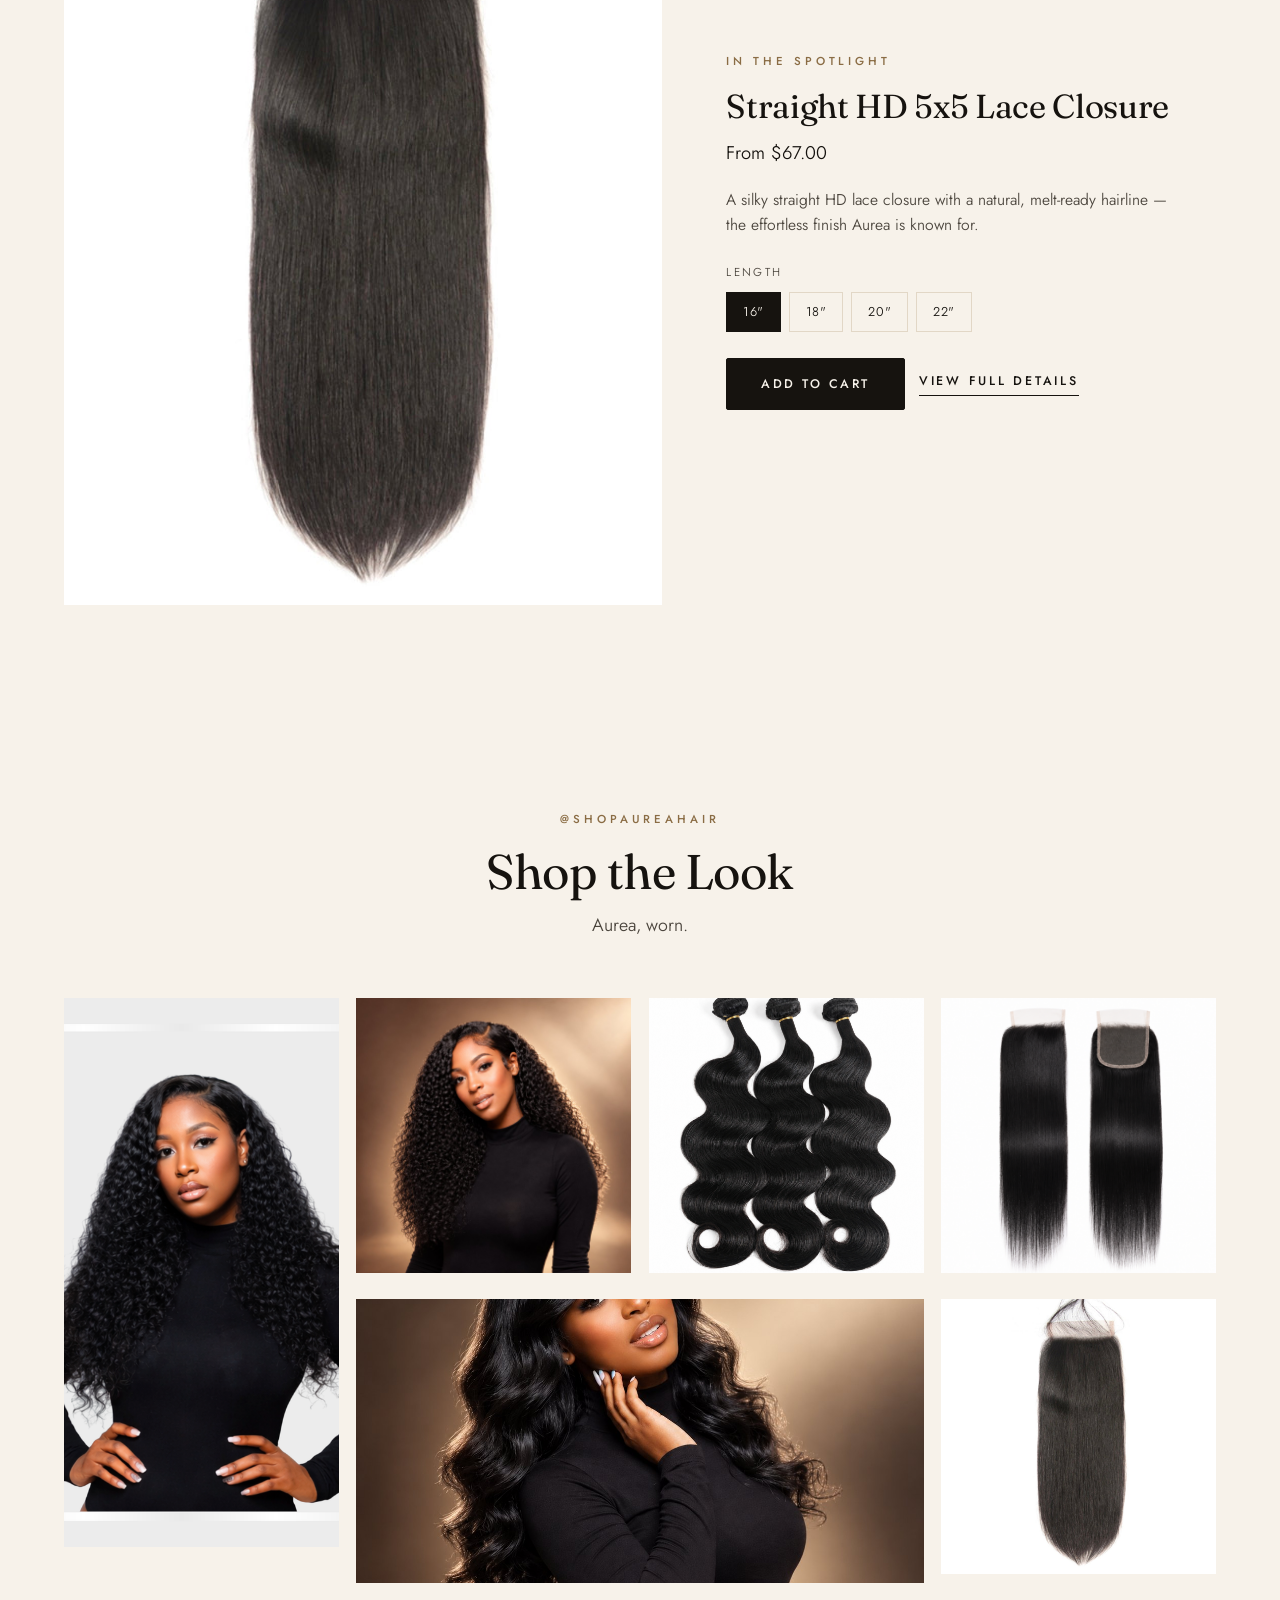
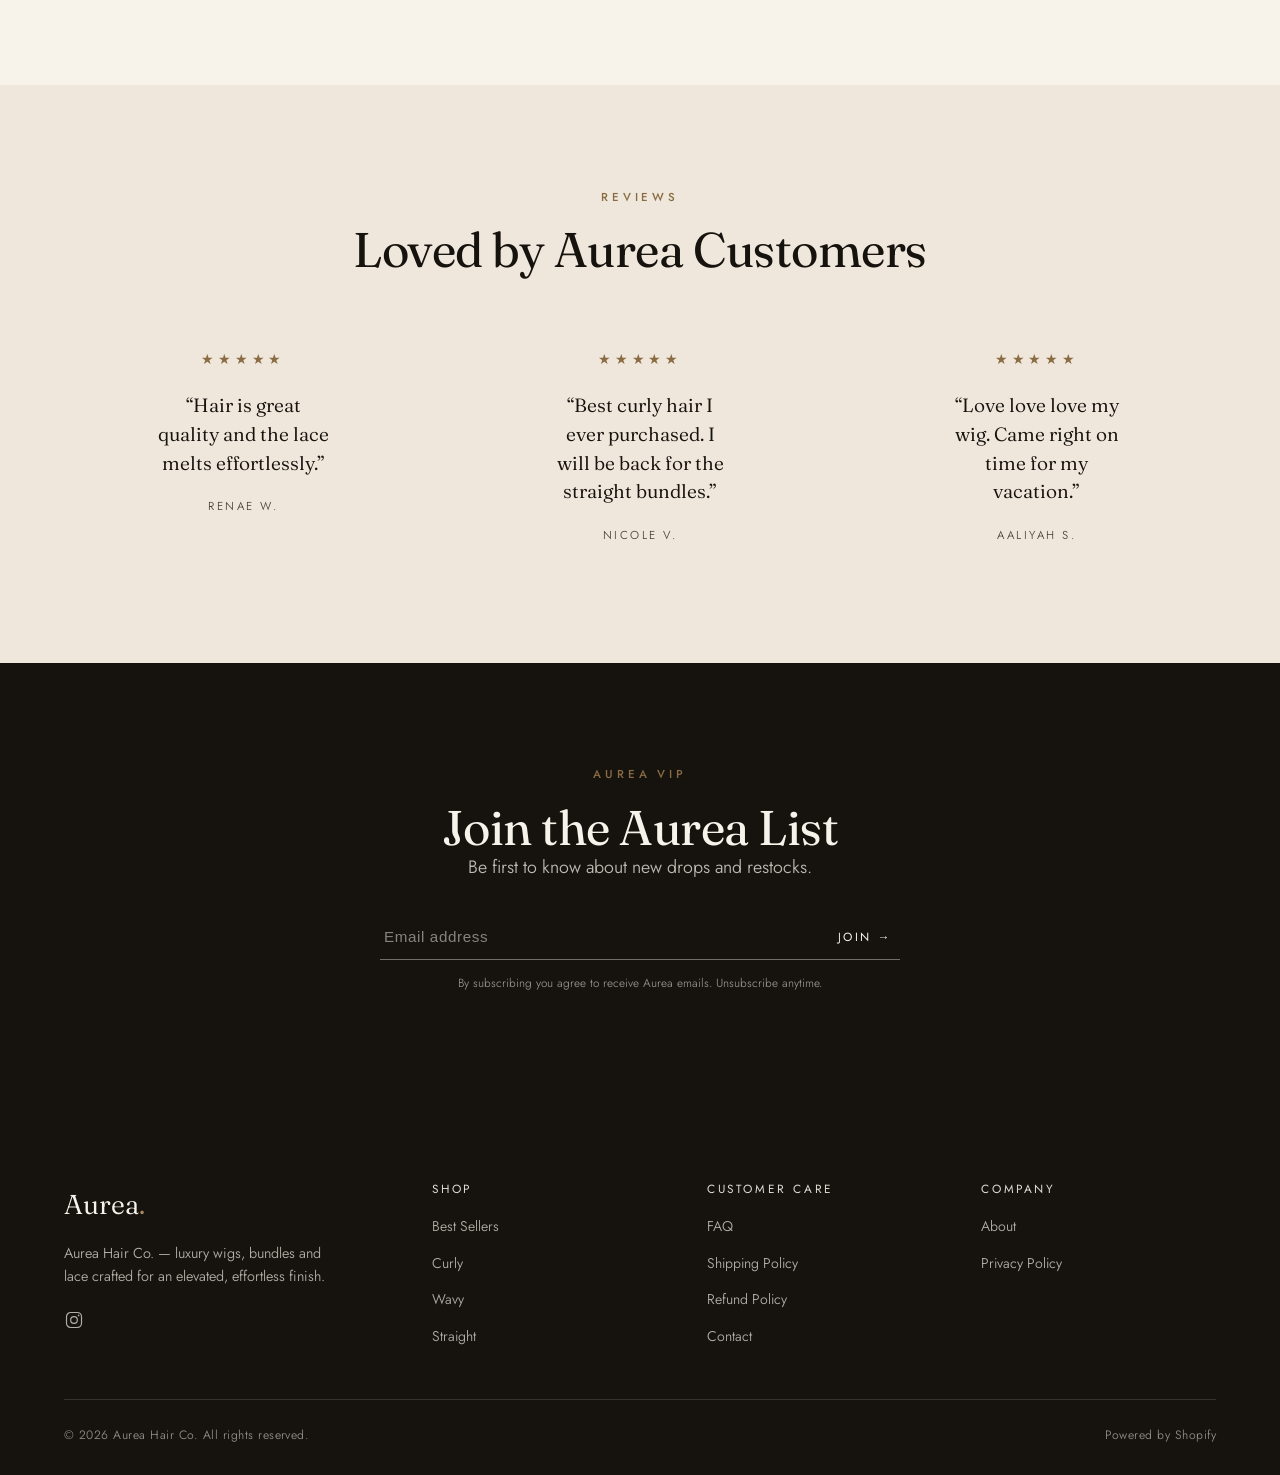
==== commit 988cab80: "Hero: new clearer campaign video, visible CTAs, transparent luxury nav, new texture imagery - Replac" ====
--- a/index.html
+++ b/index.html
@@ -10,7 +10,7 @@
 <link rel="stylesheet" href="assets/base.css">
 <style>body{opacity:1}</style>
 </head>
-<body>
+<body class="template-index">
 
 <!-- NOTE: static visual preview of the Shopify homepage. Prices/products are illustrative;
      the real theme pulls them live from Shopify. -->
@@ -21,7 +21,7 @@
   </div>
 </div>
 
-<header class="header" data-header>
+<header class="header header--transparent" data-header>
   <div class="container">
     <div class="header__bar">
       <nav class="header__nav">
@@ -50,7 +50,7 @@
       <source src="assets/aurea-hero.mp4" type="video/mp4">
       <img src="assets/aurea-hero-poster.jpg" alt="Aurea Hair Co.">
     </video>
-    <div class="hero__overlay" style="background:linear-gradient(100deg, rgba(22,19,15,.38) 0%, rgba(22,19,15,.15) 58%, rgba(22,19,15,0) 100%), linear-gradient(to top, rgba(22,19,15,.38) 0%, rgba(22,19,15,0) 42%);"></div>
+    <div class="hero__overlay" style="background:linear-gradient(100deg, rgba(22,19,15,.42) 0%, rgba(22,19,15,.16) 58%, rgba(22,19,15,0) 100%), linear-gradient(to top, rgba(22,19,15,.42) 0%, rgba(22,19,15,0) 42%), linear-gradient(to bottom, rgba(22,19,15,.34) 0%, rgba(22,19,15,0) 15%);"></div>
   </div>
   <div class="hero__content">
     <div class="container"><div class="hero__inner">
@@ -58,8 +58,8 @@
       <h1 class="hero__title">Luxury Hair.<br>Uncompromised.</h1>
       <p class="hero__text">Premium wigs, bundles and HD lace made to help you achieve an elevated, effortless finish.</p>
       <div class="hero__cta">
-        <a class="btn" href="#">Shop Best Sellers</a>
-        <a class="btn btn--ghost" href="#">Shop All Hair</a>
+        <a class="btn btn--light" href="#">Shop Best Sellers</a>
+        <a class="btn btn--ghost-light" href="#">Shop All Hair</a>
       </div>
     </div></div>
   </div>
@@ -77,9 +77,9 @@
 <section class="section container">
   <div class="texture__head"><div><p class="eyebrow">Find Your Texture</p><h2 class="h-lg">Shop by Texture</h2></div><a class="link-underline" href="#">View All</a></div>
   <div class="texture__grid">
-    <a class="texture-card" href="#"><div class="texture-card__media"><img src="assets/aurea-texture-curly-clean.png" alt="Curly"></div><div class="texture-card__label"><h3>Curly</h3><span>Shop Curly</span></div></a>
-    <a class="texture-card" href="#"><div class="texture-card__media"><img src="assets/aurea-texture-wavy-clean.png" alt="Wavy"></div><div class="texture-card__label"><h3>Wavy</h3><span>Shop Wavy</span></div></a>
-    <a class="texture-card" href="#"><div class="texture-card__media"><img src="assets/aurea-texture-straight-clean.png" alt="Straight"></div><div class="texture-card__label"><h3>Straight</h3><span>Shop Straight</span></div></a>
+    <a class="texture-card" href="#"><div class="texture-card__media"><img src="assets/aurea-texture-curly-clean.jpg" alt="Curly"></div><div class="texture-card__label"><h3>Curly</h3><span>Shop Curly</span></div></a>
+    <a class="texture-card" href="#"><div class="texture-card__media"><img src="assets/aurea-texture-wavy-clean.jpg" alt="Wavy"></div><div class="texture-card__label"><h3>Wavy</h3><span>Shop Wavy</span></div></a>
+    <a class="texture-card" href="#"><div class="texture-card__media"><img src="assets/aurea-texture-straight-clean.jpg" alt="Straight"></div><div class="texture-card__label"><h3>Straight</h3><span>Shop Straight</span></div></a>
   </div>
 </section>
 
@@ -89,7 +89,7 @@
   <div class="product-grid">
     <div class="product-card"><a class="product-card__media" href="#"><img src="assets/aurea-look-2.jpg" alt=""></a><h3 class="product-card__title">Straight HD 5x5 Lace Closure</h3><span class="product-card__price"><span>From $67.00</span></span></div>
     <div class="product-card"><a class="product-card__media" href="#"><img src="assets/aurea-look-4.png" alt=""></a><h3 class="product-card__title">Body Wave Bundle Deal</h3><span class="product-card__price"><span>From $95.00</span></span></div>
-    <div class="product-card"><a class="product-card__media" href="#"><img src="assets/aurea-texture-curly-clean.png" alt=""></a><h3 class="product-card__title">Burmese Curly HD Lace Wig</h3><span class="product-card__price"><span class="price--sale">$210.00</span> <span class="price--was">$260.00</span></span></div>
+    <div class="product-card"><a class="product-card__media" href="#"><img src="assets/aurea-texture-curly-clean.jpg" alt=""></a><h3 class="product-card__title">Burmese Curly HD Lace Wig</h3><span class="product-card__price"><span class="price--sale">$210.00</span> <span class="price--was">$260.00</span></span></div>
     <div class="product-card"><a class="product-card__media" href="#"><img src="assets/aurea-look-5.png" alt=""></a><h3 class="product-card__title">Straight Lace Closure</h3><span class="product-card__price"><span>From $72.00</span></span></div>
   </div>
   <div class="center" style="margin-top:48px;"><a class="btn btn--ghost" href="#">Shop the Edit</a></div>
@@ -110,7 +110,7 @@
 <section class="section container">
   <div class="collection__head"><p class="eyebrow">The Collection</p><h2 class="h-lg">Shop by Category</h2></div>
   <div class="category-grid">
-    <a class="category-card" href="#"><img src="assets/aurea-texture-straight-clean.png" alt="Wigs"><div class="category-card__overlay"><h3>Wigs</h3><span>HD Lace Units</span></div></a>
+    <a class="category-card" href="#"><img src="assets/aurea-texture-straight-clean.jpg" alt="Wigs"><div class="category-card__overlay"><h3>Wigs</h3><span>HD Lace Units</span></div></a>
     <a class="category-card" href="#"><img src="assets/aurea-look-4.png" alt="Bundles"><div class="category-card__overlay"><h3>Bundles</h3><span>Build Your Look</span></div></a>
     <a class="category-card" href="#"><img src="assets/aurea-look-2.jpg" alt="Closures"><div class="category-card__overlay"><h3>Closures</h3><span>5x5 · HD Lace</span></div></a>
     <a class="category-card" href="#"><img src="assets/aurea-look-5.png" alt="Frontals"><div class="category-card__overlay"><h3>Frontals</h3><span>Lace Fronts</span></div></a>
@@ -142,9 +142,9 @@
   <div class="collection__head"><p class="eyebrow">@shopaureahair</p><h2 class="h-lg">Shop the Look</h2><p class="lede" style="margin:14px auto 0;">Aurea, worn.</p></div>
   <div class="gallery">
     <div class="gallery__item gallery__item--tall"><img src="assets/aurea-editorial-model.png" alt=""></div>
-    <div class="gallery__item"><img src="assets/aurea-texture-curly-clean.png" alt=""></div>
+    <div class="gallery__item"><img src="assets/aurea-texture-curly-clean.jpg" alt=""></div>
     <div class="gallery__item"><img src="assets/aurea-look-4.png" alt=""></div>
-    <div class="gallery__item gallery__item--wide"><img src="assets/aurea-texture-wavy-clean.png" alt=""></div>
+    <div class="gallery__item gallery__item--wide"><img src="assets/aurea-texture-wavy-clean.jpg" alt=""></div>
     <div class="gallery__item"><img src="assets/aurea-look-5.png" alt=""></div>
     <div class="gallery__item"><img src="assets/aurea-look-2.jpg" alt=""></div>
   </div>
--- a/assets/base.css
+++ b/assets/base.css
@@ -19,6 +19,7 @@
   --font-sans:"Jost", "Helvetica Neue", Arial, sans-serif;
 
   --container:1400px;
+  --header-h:78px;
   --gutter:clamp(20px, 5vw, 64px);
   --radius:2px;
   --ease:cubic-bezier(.22,.61,.36,1);
@@ -122,8 +123,25 @@
 /* =========================================================
    HEADER
    ========================================================= */
-.header{position:sticky;top:0;z-index:60;background:var(--ivory);border-bottom:1px solid transparent;transition:box-shadow .4s var(--ease),background .4s var(--ease),border-color .4s var(--ease);}
+.header{position:sticky;top:0;z-index:60;background:var(--ivory);border-bottom:1px solid transparent;transition:box-shadow .4s var(--ease),background .4s var(--ease),border-color .4s var(--ease),color .4s var(--ease);}
 .header.is-stuck{box-shadow:0 8px 30px -20px rgba(22,19,15,.4);border-bottom-color:var(--line);}
+
+/* Transparent luxury nav over the hero (homepage). Solid on scroll. */
+.template-index .hero{margin-top:calc(var(--header-h) * -1);}
+.header--transparent{background:transparent;border-bottom-color:transparent;}
+.header--transparent .header__link,
+.header--transparent .header__logo,
+.header--transparent .header__icon,
+.header--transparent .header__toggle{color:var(--ivory);}
+.header--transparent .header__logo span{color:var(--champagne);}
+.header--transparent .header__link::after{background:var(--ivory);}
+.header--transparent.is-stuck{background:var(--ivory);}
+.header--transparent.is-stuck .header__link,
+.header--transparent.is-stuck .header__logo,
+.header--transparent.is-stuck .header__icon,
+.header--transparent.is-stuck .header__toggle{color:var(--ink);}
+.header--transparent.is-stuck .header__logo span{color:var(--champagne-deep);}
+.header--transparent.is-stuck .header__link::after{background:var(--ink);}
 .header__bar{display:grid;grid-template-columns:1fr auto 1fr;align-items:center;gap:20px;min-height:78px;}
 .header__nav{display:flex;align-items:center;gap:30px;}
 .header__logo{justify-self:center;font-family:var(--font-serif);font-size:clamp(1.35rem,2.4vw,1.9rem);letter-spacing:.02em;line-height:1;white-space:nowrap;}
@@ -369,6 +387,7 @@
   .product-grid,.search-results-grid{grid-template-columns:repeat(3,1fr);}
 }
 @media (max-width:900px){
+  :root{--header-h:64px;}
   .header__nav{display:none;}
   .header__toggle{display:inline-flex;}
   .header__bar{grid-template-columns:auto 1fr auto;min-height:64px;}
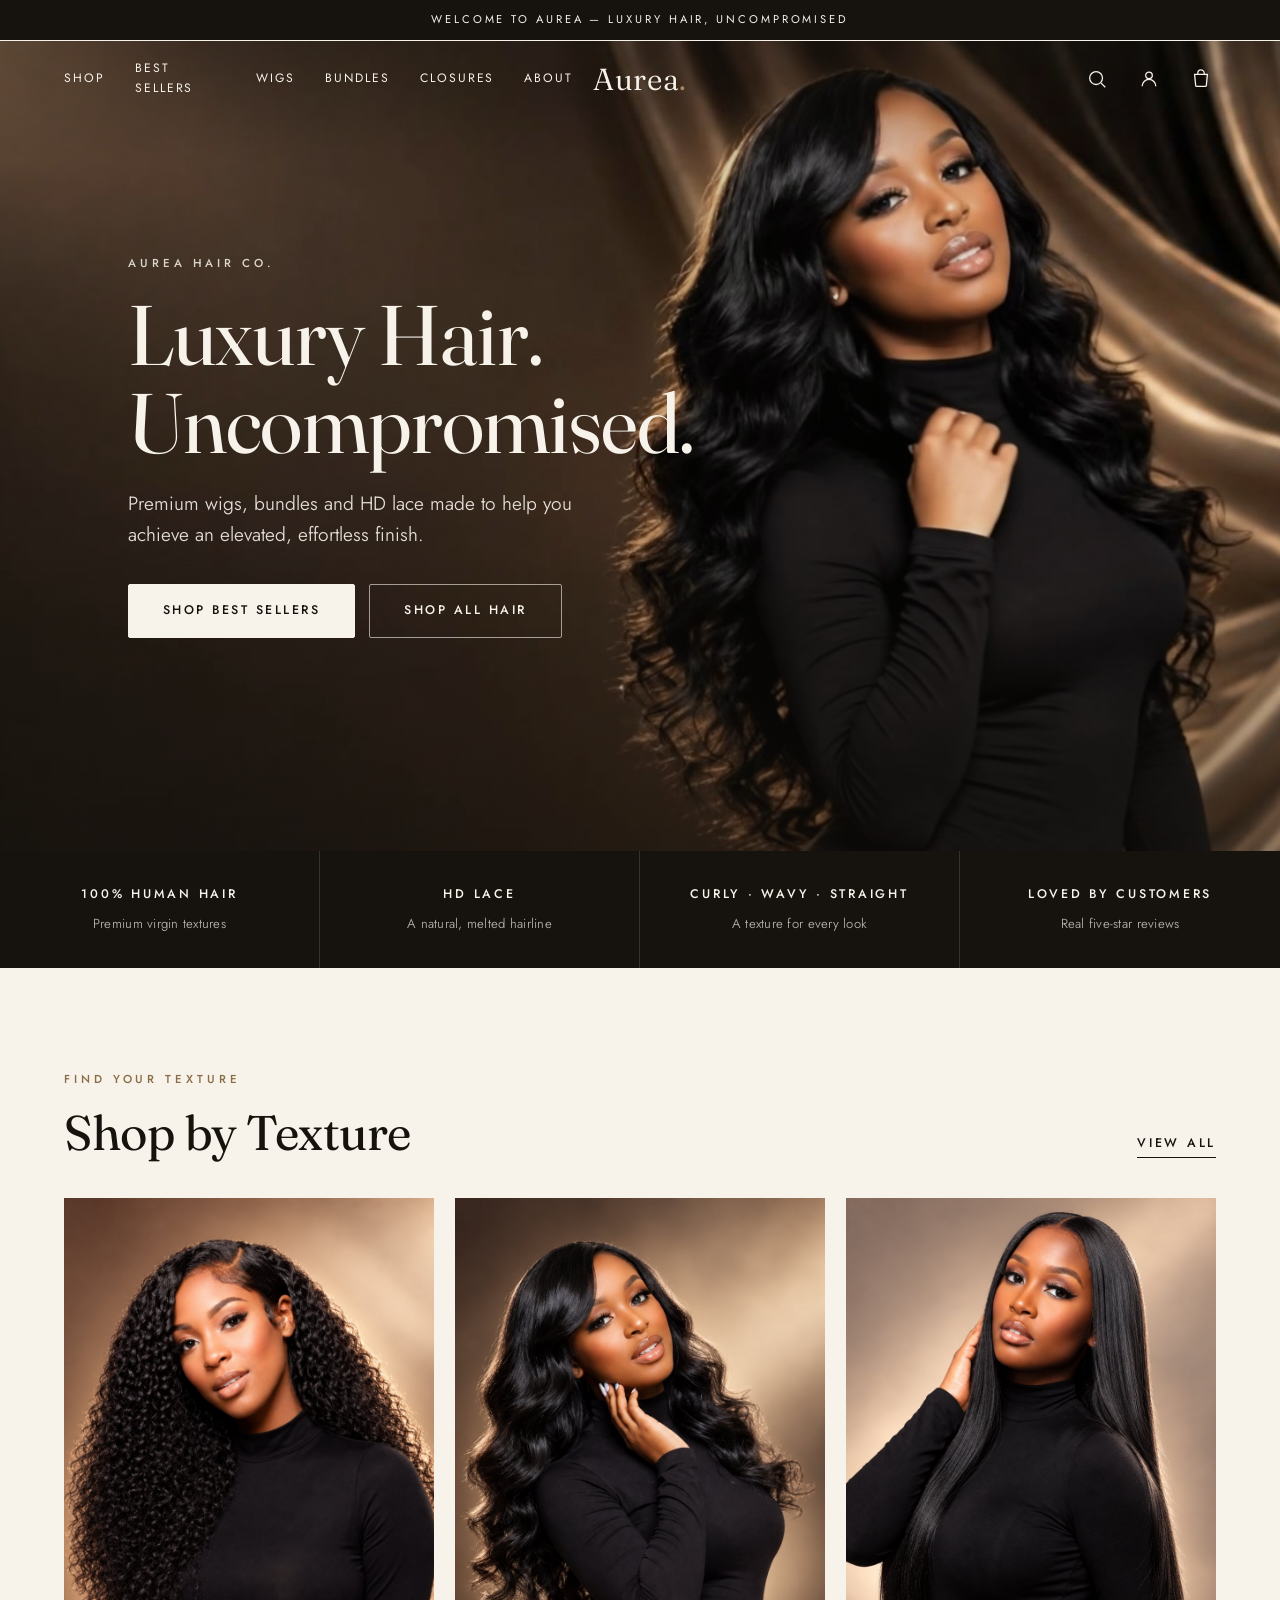
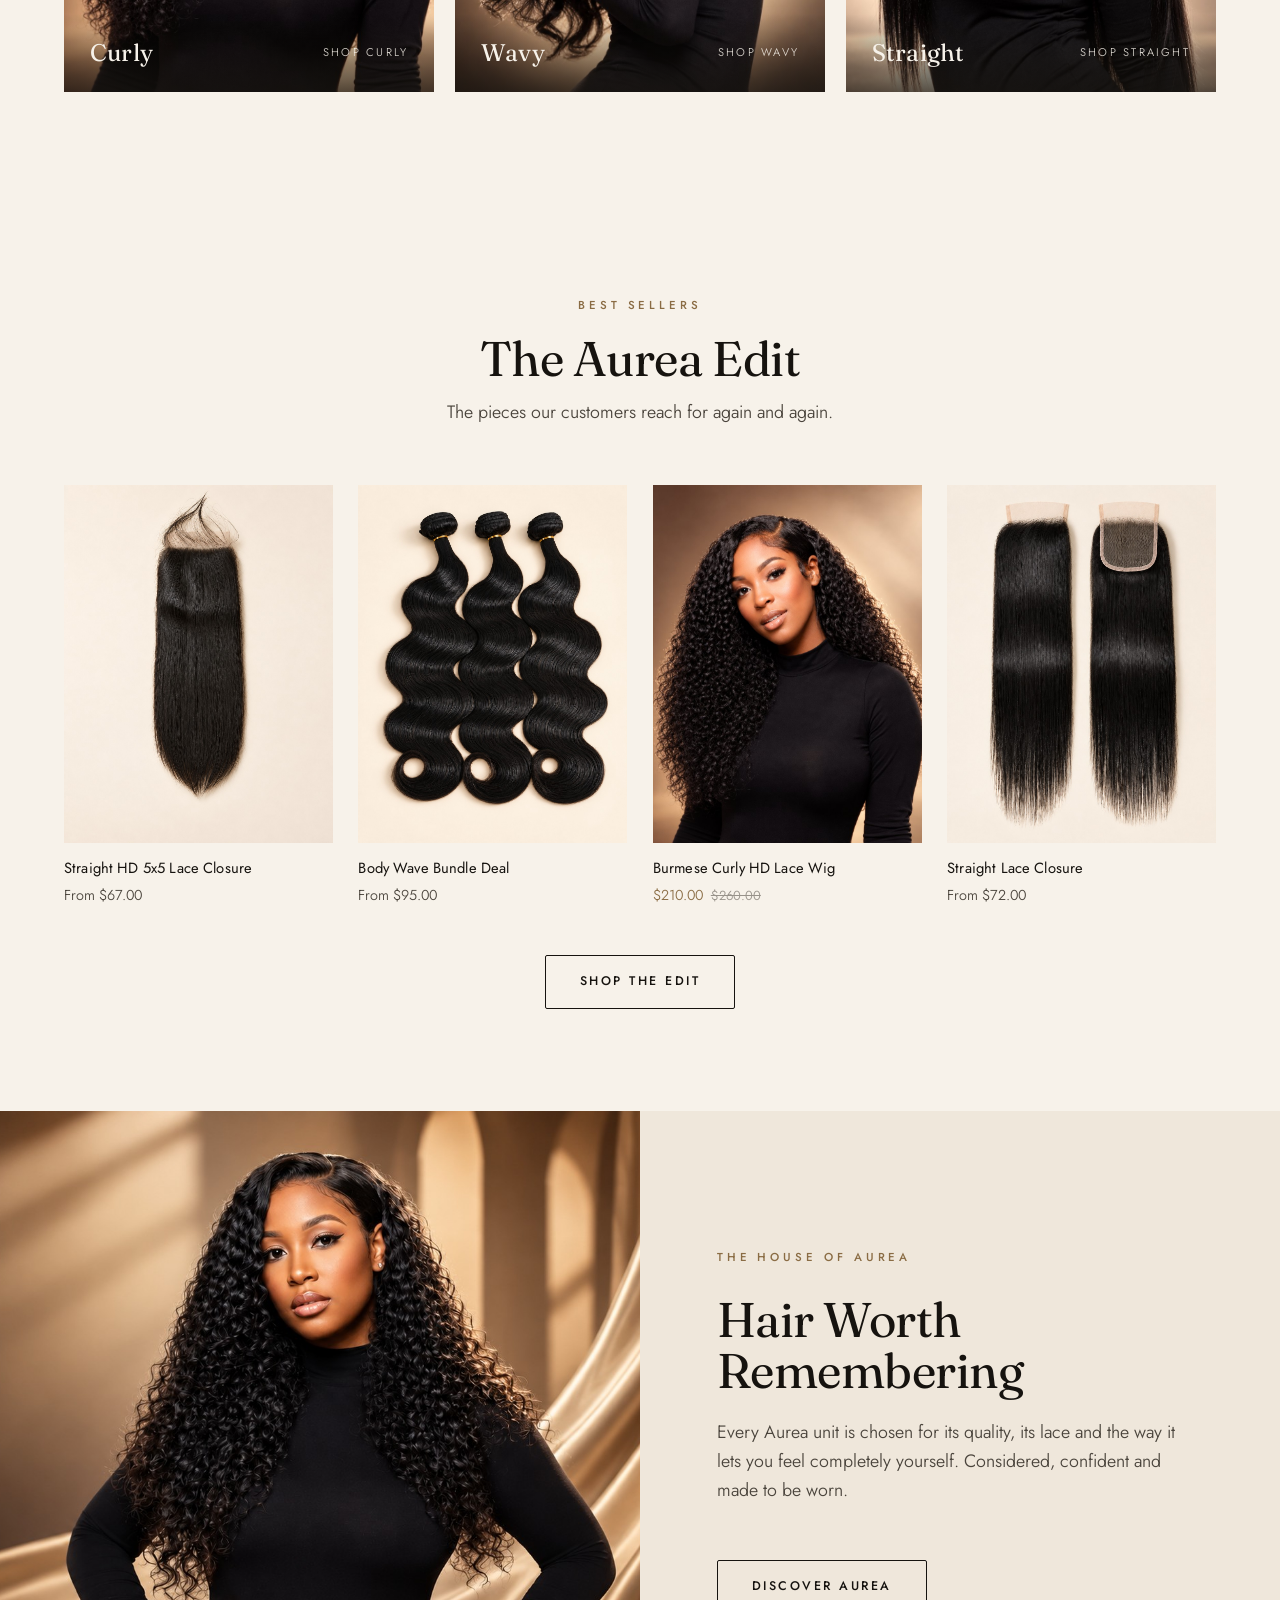
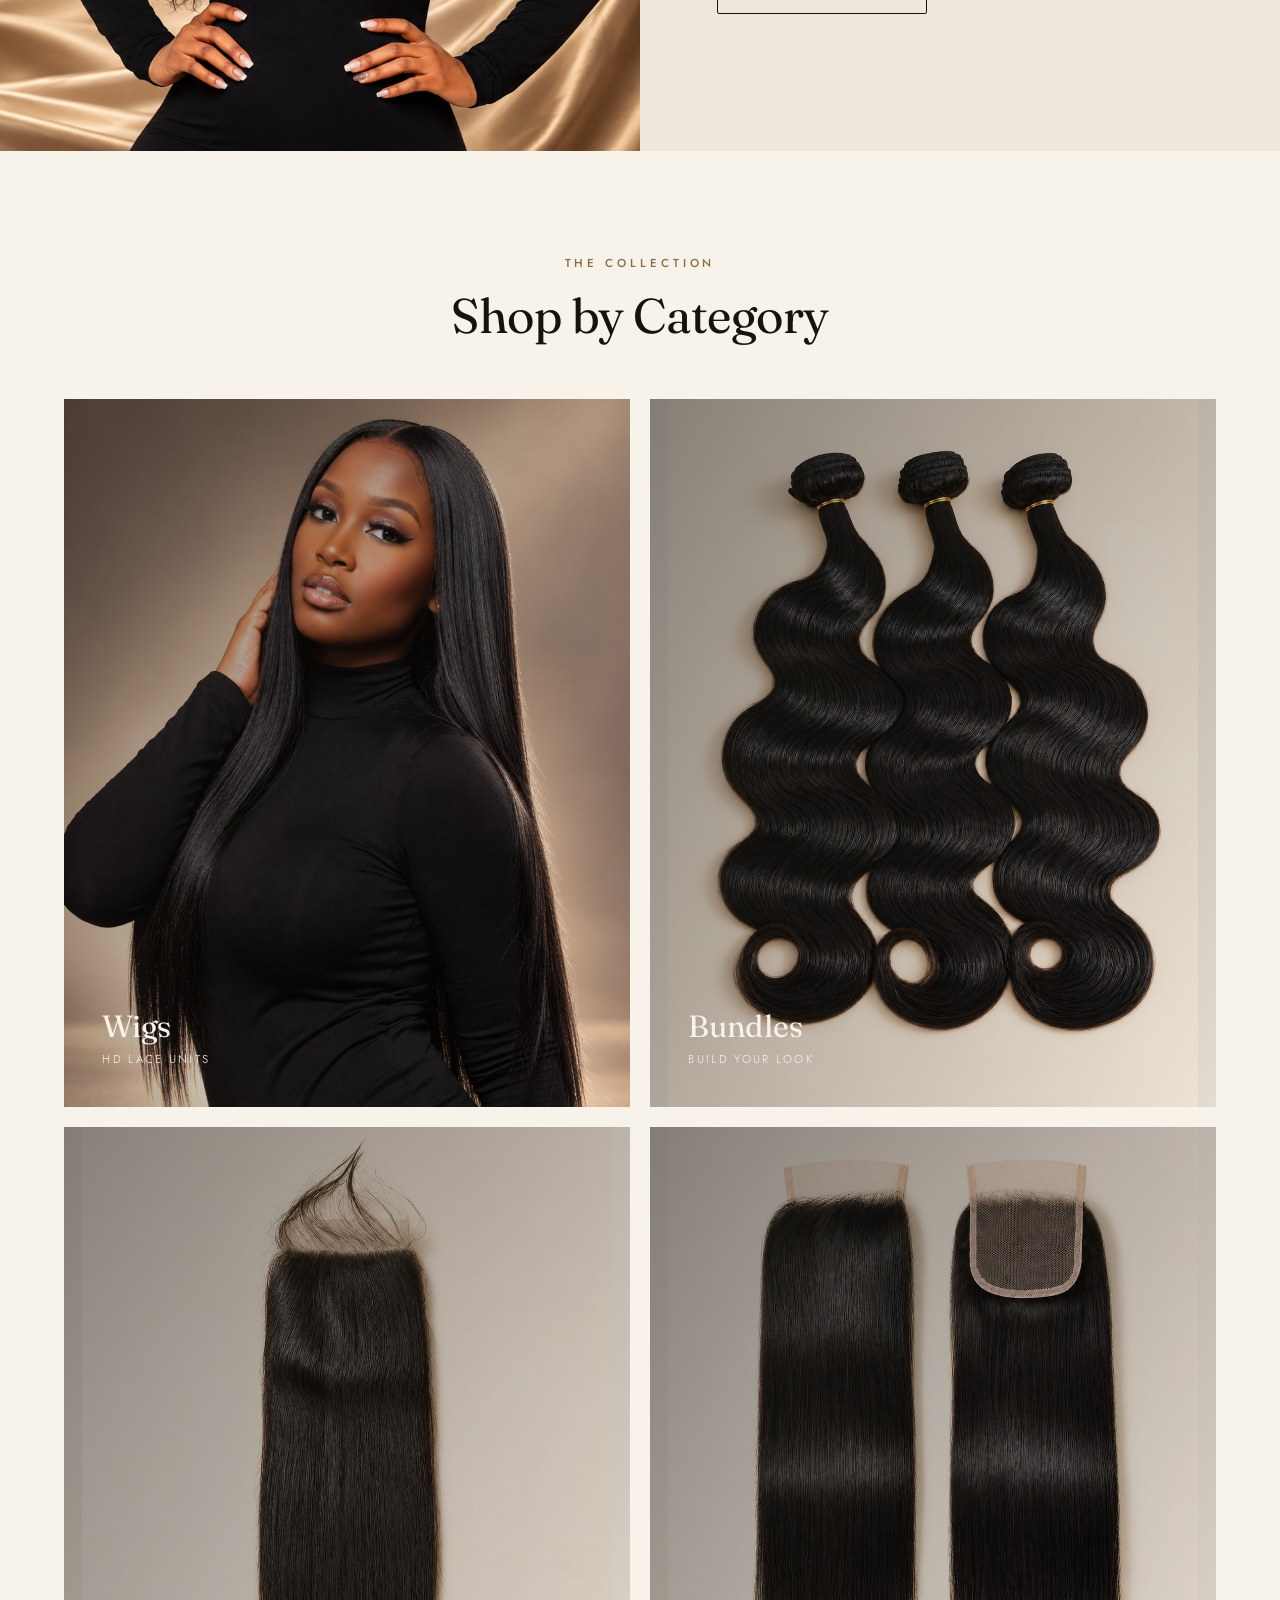
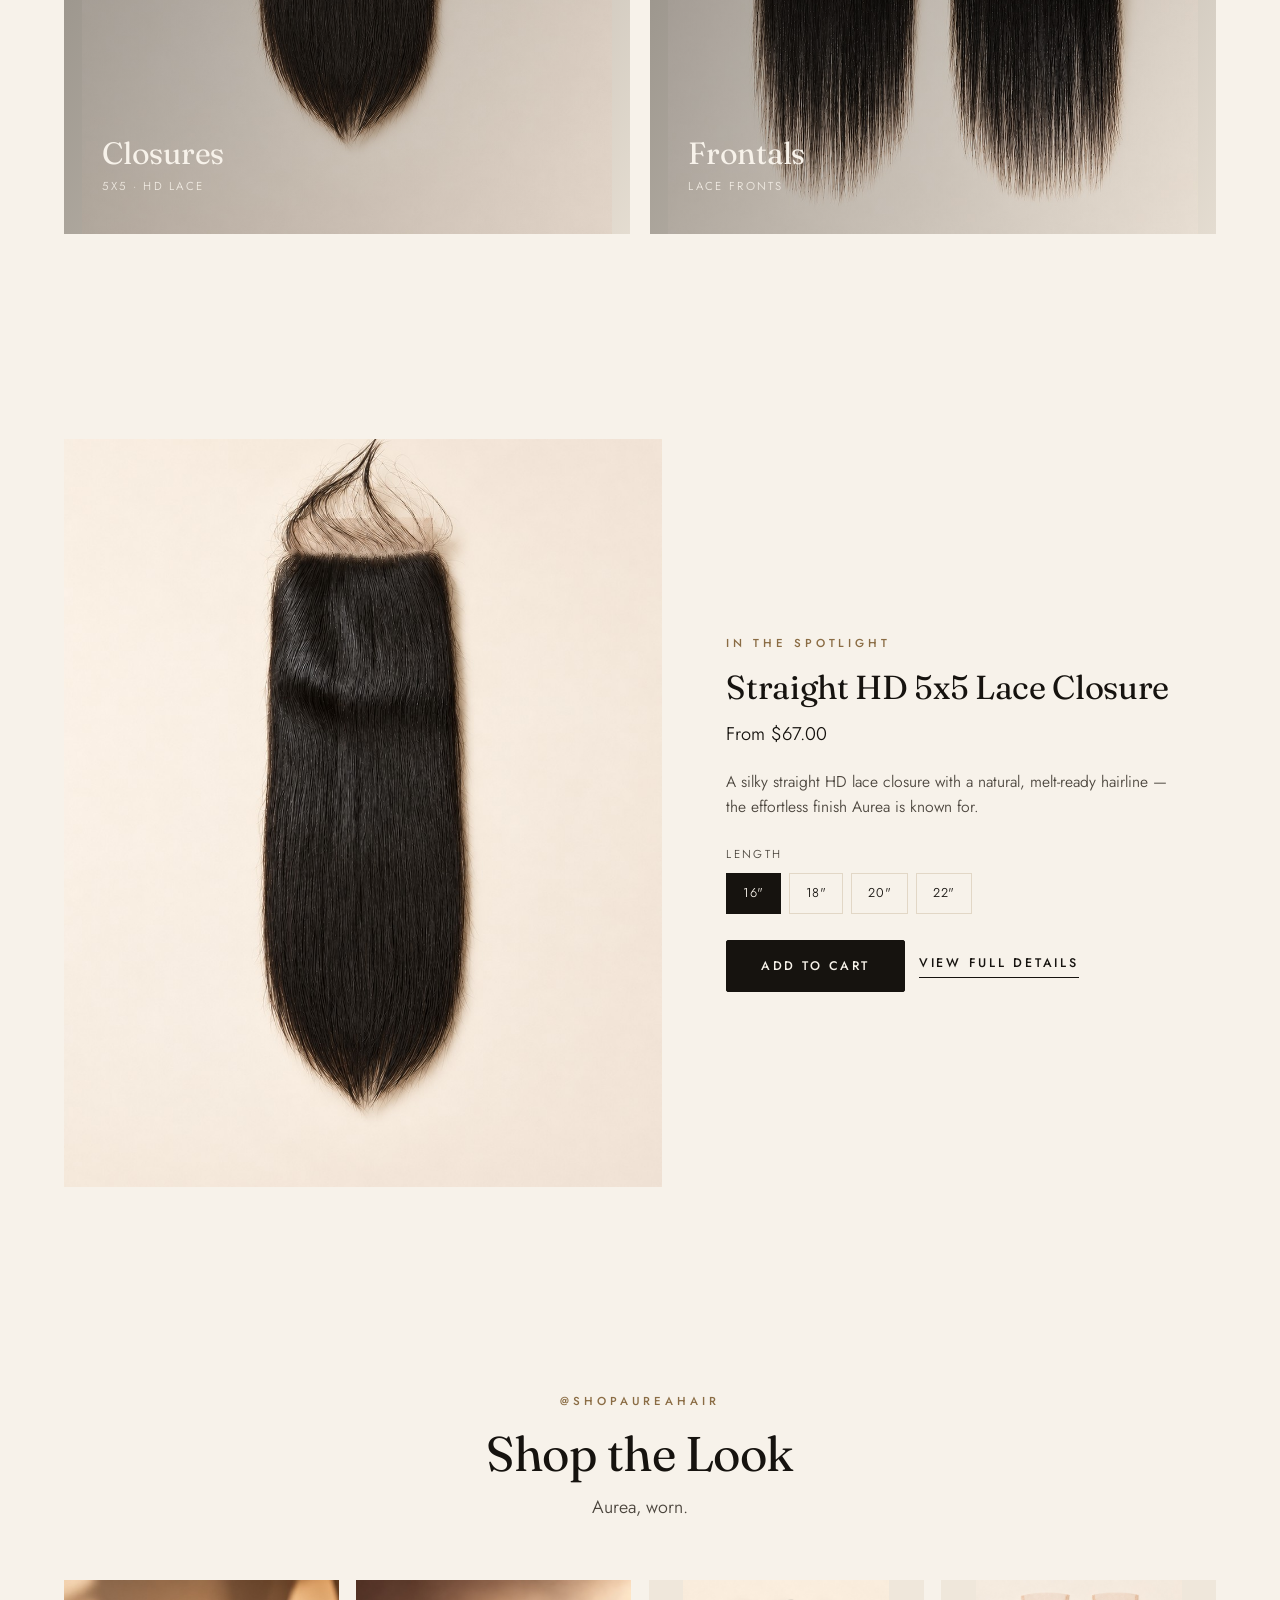
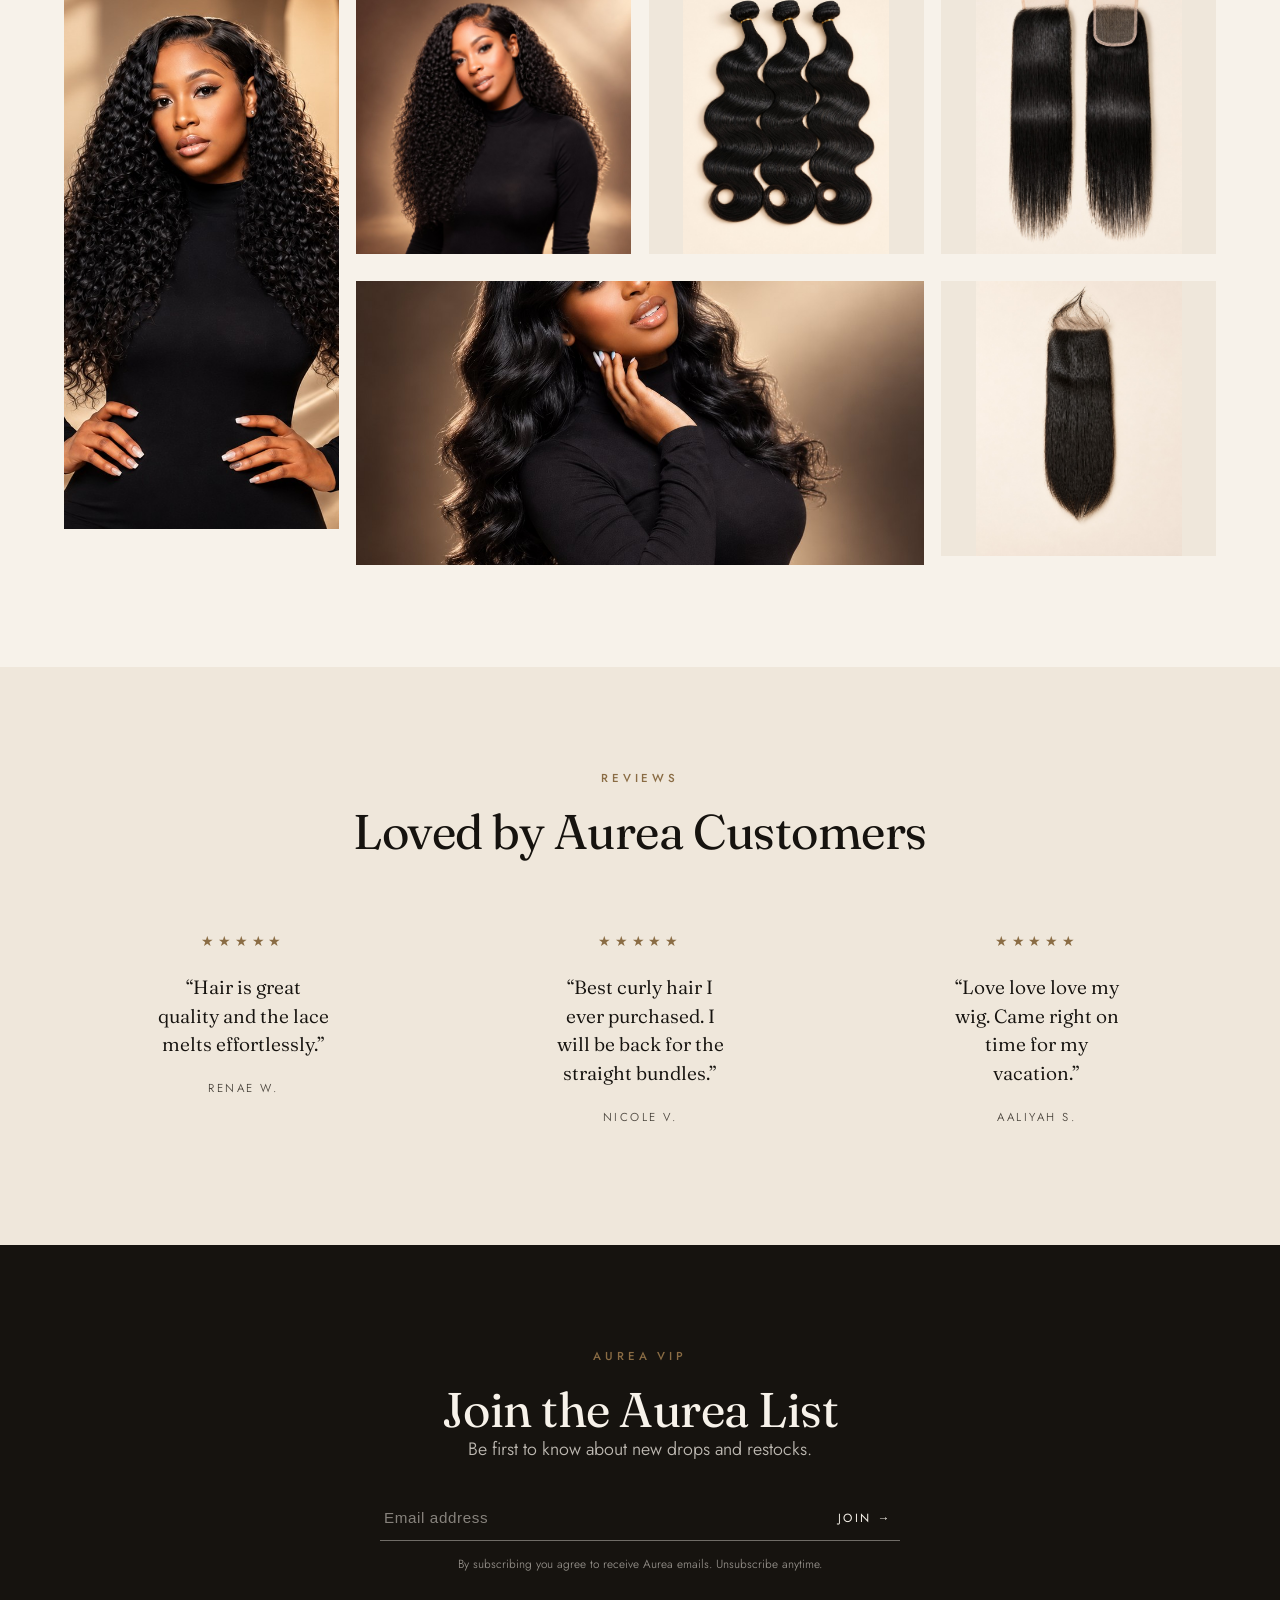
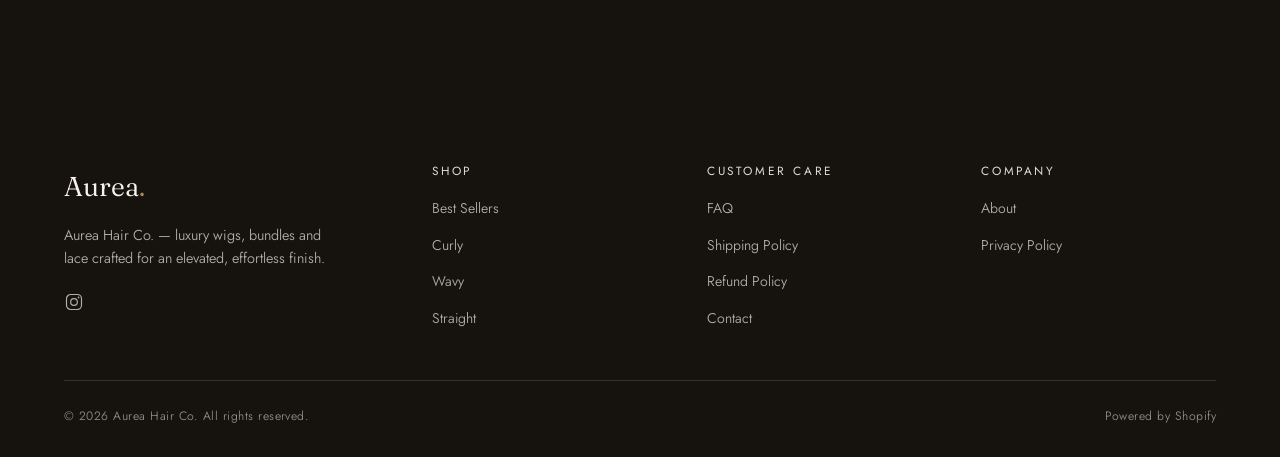
==== commit 713304d5: "Full-quality hero video, new product/editorial imagery, fix category & gallery cropping - Hero video" ====
--- a/index.html
+++ b/index.html
@@ -88,16 +88,16 @@
   <div class="collection__head"><p class="eyebrow">Best Sellers</p><h2 class="h-lg">The Aurea Edit</h2><p class="lede" style="margin:14px auto 0;">The pieces our customers reach for again and again.</p></div>
   <div class="product-grid">
     <div class="product-card"><a class="product-card__media" href="#"><img src="assets/aurea-look-2.jpg" alt=""></a><h3 class="product-card__title">Straight HD 5x5 Lace Closure</h3><span class="product-card__price"><span>From $67.00</span></span></div>
-    <div class="product-card"><a class="product-card__media" href="#"><img src="assets/aurea-look-4.png" alt=""></a><h3 class="product-card__title">Body Wave Bundle Deal</h3><span class="product-card__price"><span>From $95.00</span></span></div>
+    <div class="product-card"><a class="product-card__media" href="#"><img src="assets/aurea-look-4.jpg" alt=""></a><h3 class="product-card__title">Body Wave Bundle Deal</h3><span class="product-card__price"><span>From $95.00</span></span></div>
     <div class="product-card"><a class="product-card__media" href="#"><img src="assets/aurea-texture-curly-clean.jpg" alt=""></a><h3 class="product-card__title">Burmese Curly HD Lace Wig</h3><span class="product-card__price"><span class="price--sale">$210.00</span> <span class="price--was">$260.00</span></span></div>
-    <div class="product-card"><a class="product-card__media" href="#"><img src="assets/aurea-look-5.png" alt=""></a><h3 class="product-card__title">Straight Lace Closure</h3><span class="product-card__price"><span>From $72.00</span></span></div>
+    <div class="product-card"><a class="product-card__media" href="#"><img src="assets/aurea-look-5.jpg" alt=""></a><h3 class="product-card__title">Straight Lace Closure</h3><span class="product-card__price"><span>From $72.00</span></span></div>
   </div>
   <div class="center" style="margin-top:48px;"><a class="btn btn--ghost" href="#">Shop the Edit</a></div>
 </section>
 
 <!-- EDITORIAL STORY -->
 <section class="editorial">
-  <div class="editorial__media"><img src="assets/aurea-editorial-model.png" alt="Aurea model"></div>
+  <div class="editorial__media"><img src="assets/aurea-editorial-model.jpg" alt="Aurea model"></div>
   <div class="editorial__body">
     <p class="eyebrow">The House of Aurea</p>
     <h2 class="h-lg">Hair Worth Remembering</h2>
@@ -111,9 +111,9 @@
   <div class="collection__head"><p class="eyebrow">The Collection</p><h2 class="h-lg">Shop by Category</h2></div>
   <div class="category-grid">
     <a class="category-card" href="#"><img src="assets/aurea-texture-straight-clean.jpg" alt="Wigs"><div class="category-card__overlay"><h3>Wigs</h3><span>HD Lace Units</span></div></a>
-    <a class="category-card" href="#"><img src="assets/aurea-look-4.png" alt="Bundles"><div class="category-card__overlay"><h3>Bundles</h3><span>Build Your Look</span></div></a>
-    <a class="category-card" href="#"><img src="assets/aurea-look-2.jpg" alt="Closures"><div class="category-card__overlay"><h3>Closures</h3><span>5x5 · HD Lace</span></div></a>
-    <a class="category-card" href="#"><img src="assets/aurea-look-5.png" alt="Frontals"><div class="category-card__overlay"><h3>Frontals</h3><span>Lace Fronts</span></div></a>
+    <a class="category-card pack" href="#"><img src="assets/aurea-look-4.jpg" alt="Bundles"><div class="category-card__overlay"><h3>Bundles</h3><span>Build Your Look</span></div></a>
+    <a class="category-card pack" href="#"><img src="assets/aurea-look-2.jpg" alt="Closures"><div class="category-card__overlay"><h3>Closures</h3><span>5x5 · HD Lace</span></div></a>
+    <a class="category-card pack" href="#"><img src="assets/aurea-look-5.jpg" alt="Frontals"><div class="category-card__overlay"><h3>Frontals</h3><span>Lace Fronts</span></div></a>
   </div>
 </section>
 
@@ -141,12 +141,12 @@
 <section class="section container">
   <div class="collection__head"><p class="eyebrow">@shopaureahair</p><h2 class="h-lg">Shop the Look</h2><p class="lede" style="margin:14px auto 0;">Aurea, worn.</p></div>
   <div class="gallery">
-    <div class="gallery__item gallery__item--tall"><img src="assets/aurea-editorial-model.png" alt=""></div>
+    <div class="gallery__item gallery__item--tall"><img src="assets/aurea-editorial-model.jpg" alt=""></div>
     <div class="gallery__item"><img src="assets/aurea-texture-curly-clean.jpg" alt=""></div>
-    <div class="gallery__item"><img src="assets/aurea-look-4.png" alt=""></div>
+    <div class="gallery__item pack"><img src="assets/aurea-look-4.jpg" alt=""></div>
     <div class="gallery__item gallery__item--wide"><img src="assets/aurea-texture-wavy-clean.jpg" alt=""></div>
-    <div class="gallery__item"><img src="assets/aurea-look-5.png" alt=""></div>
-    <div class="gallery__item"><img src="assets/aurea-look-2.jpg" alt=""></div>
+    <div class="gallery__item pack"><img src="assets/aurea-look-5.jpg" alt=""></div>
+    <div class="gallery__item pack"><img src="assets/aurea-look-2.jpg" alt=""></div>
   </div>
 </section>
 
--- a/assets/base.css
+++ b/assets/base.css
@@ -267,7 +267,7 @@
    CATEGORY GRID
    ========================================================= */
 .category-grid{display:grid;grid-template-columns:repeat(2,1fr);gap:clamp(12px,1.6vw,20px);}
-.category-card{position:relative;display:block;overflow:hidden;aspect-ratio:16/10;background:var(--cream);}
+.category-card{position:relative;display:block;overflow:hidden;aspect-ratio:4/5;background:var(--cream);}
 .category-card img{width:100%;height:100%;object-fit:cover;transition:transform 1.1s var(--ease);}
 .category-card:hover img{transform:scale(1.06);}
 .category-card__overlay{position:absolute;inset:0;background:linear-gradient(120deg,rgba(22,19,15,.5),rgba(22,19,15,.05));display:flex;flex-direction:column;justify-content:flex-end;padding:clamp(22px,3vw,40px);color:var(--ivory);}
@@ -299,6 +299,11 @@
 .gallery__item--tall{grid-row:span 2;aspect-ratio:1/2;}
 .gallery__item--wide{grid-column:span 2;aspect-ratio:2/1;}
 .gallery__item img{width:100%;height:100%;object-fit:cover;transition:transform 1.1s var(--ease);}
+/* packshot tiles: show full product on matching cream, no cropping */
+.gallery__item.pack{background:var(--cream);}
+.gallery__item.pack img{object-fit:contain;}
+.category-card.pack{background:var(--cream);}
+.category-card.pack img{object-fit:contain;}
 .gallery__item:hover img{transform:scale(1.05);}
 .gallery__item .category-card__overlay{opacity:0;transition:opacity .4s var(--ease);}
 .gallery__item:hover .category-card__overlay{opacity:1;}
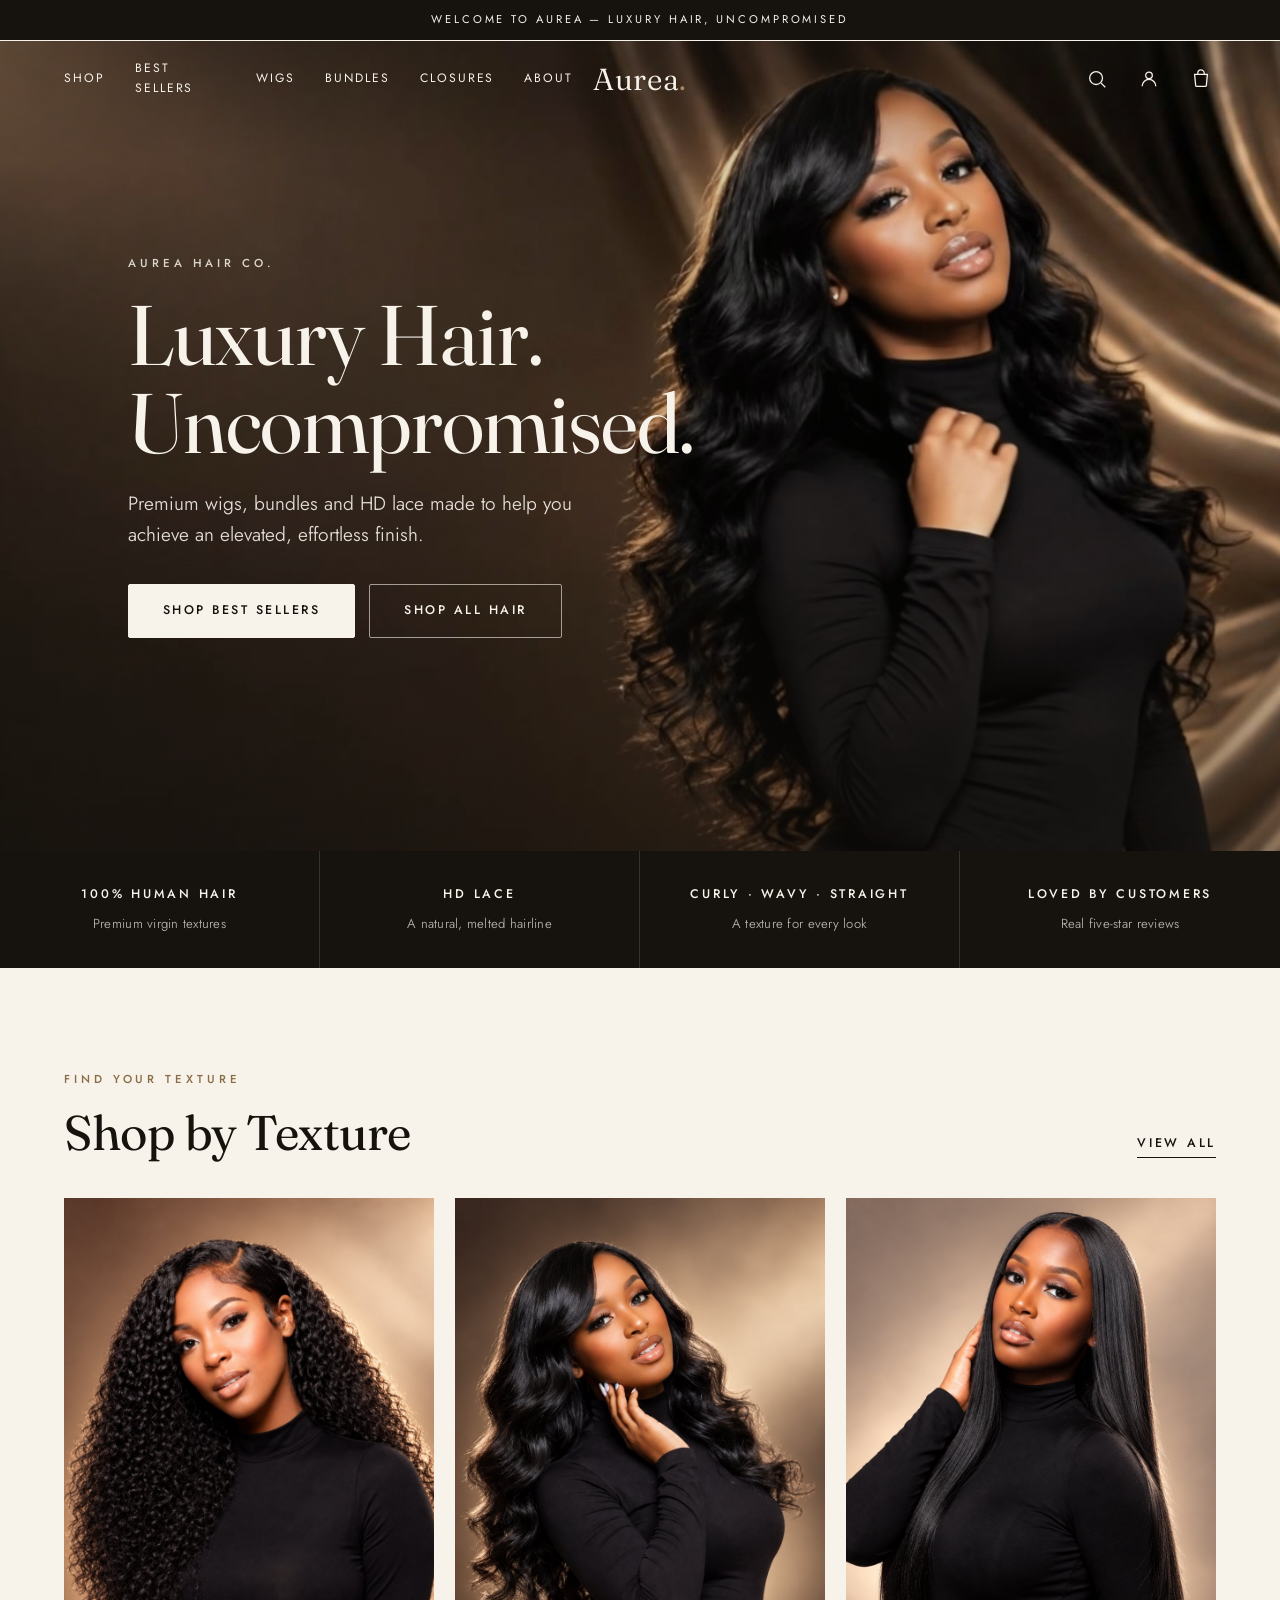
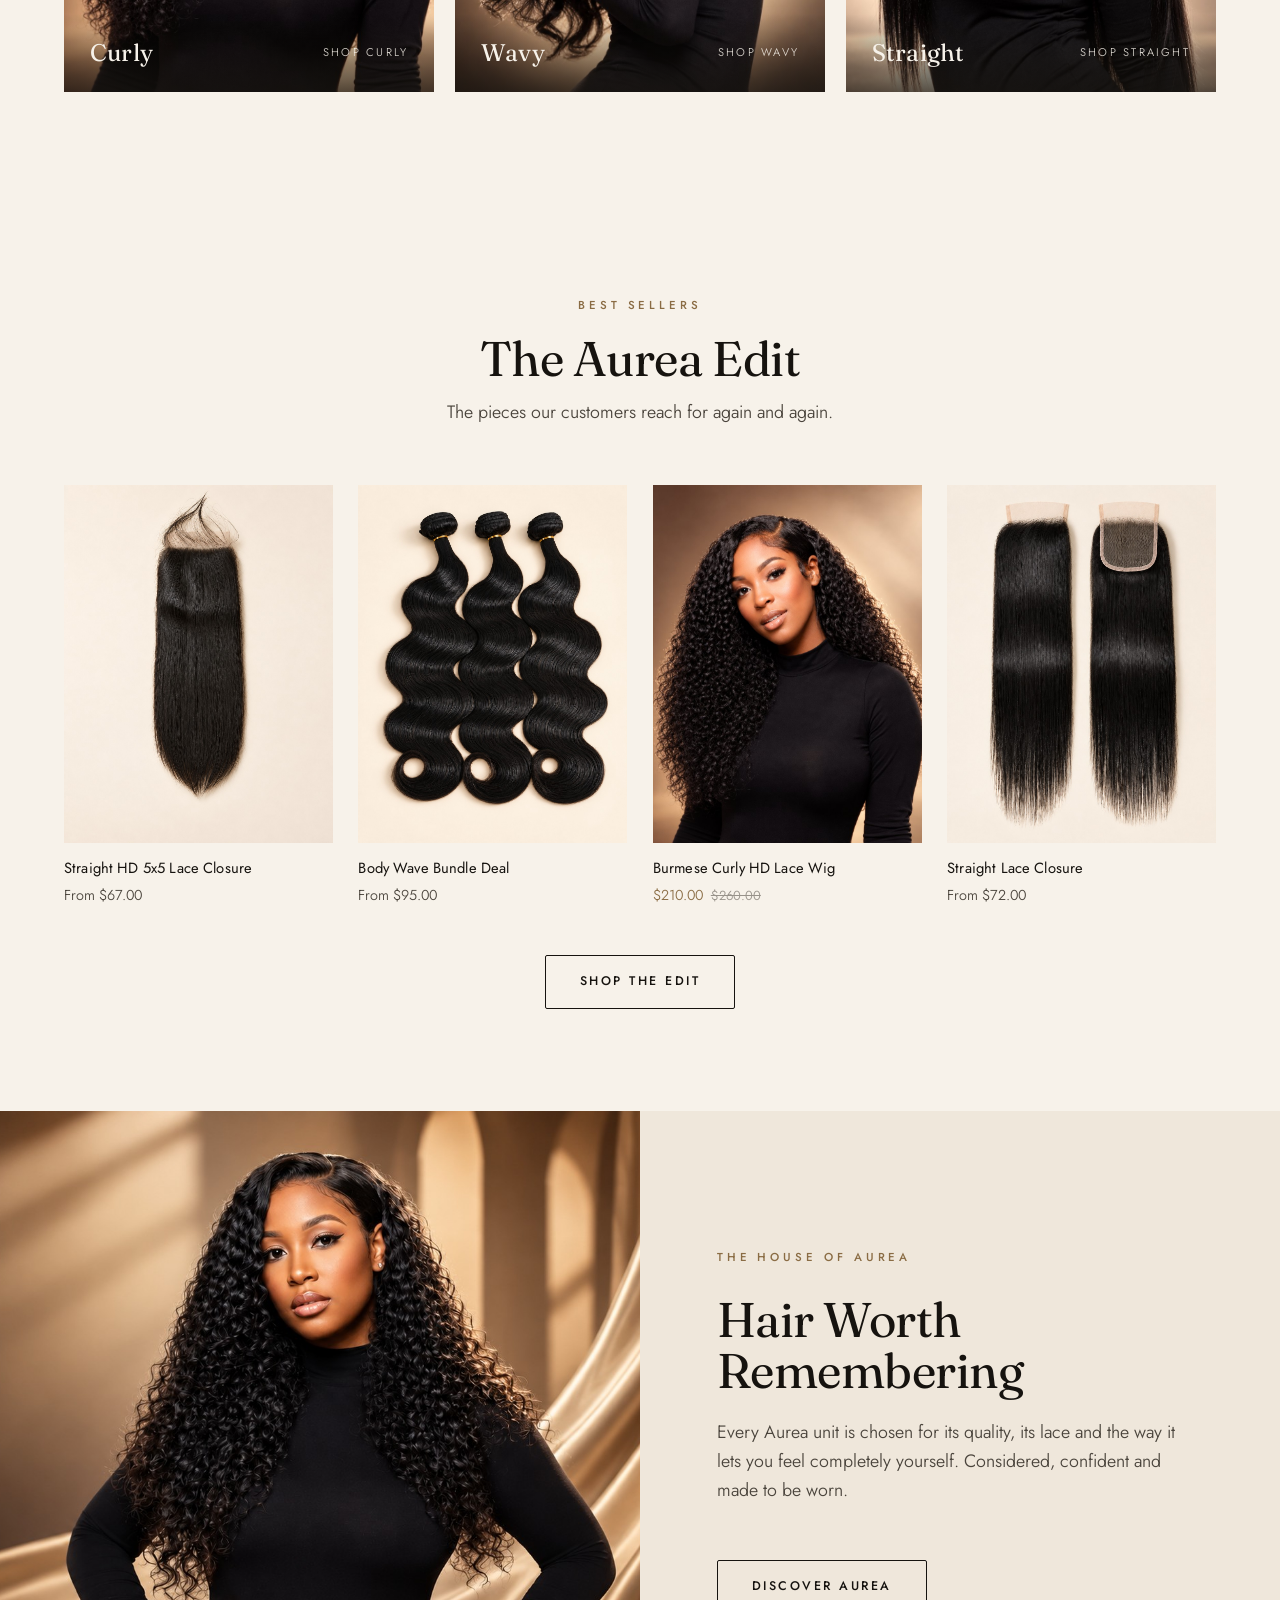
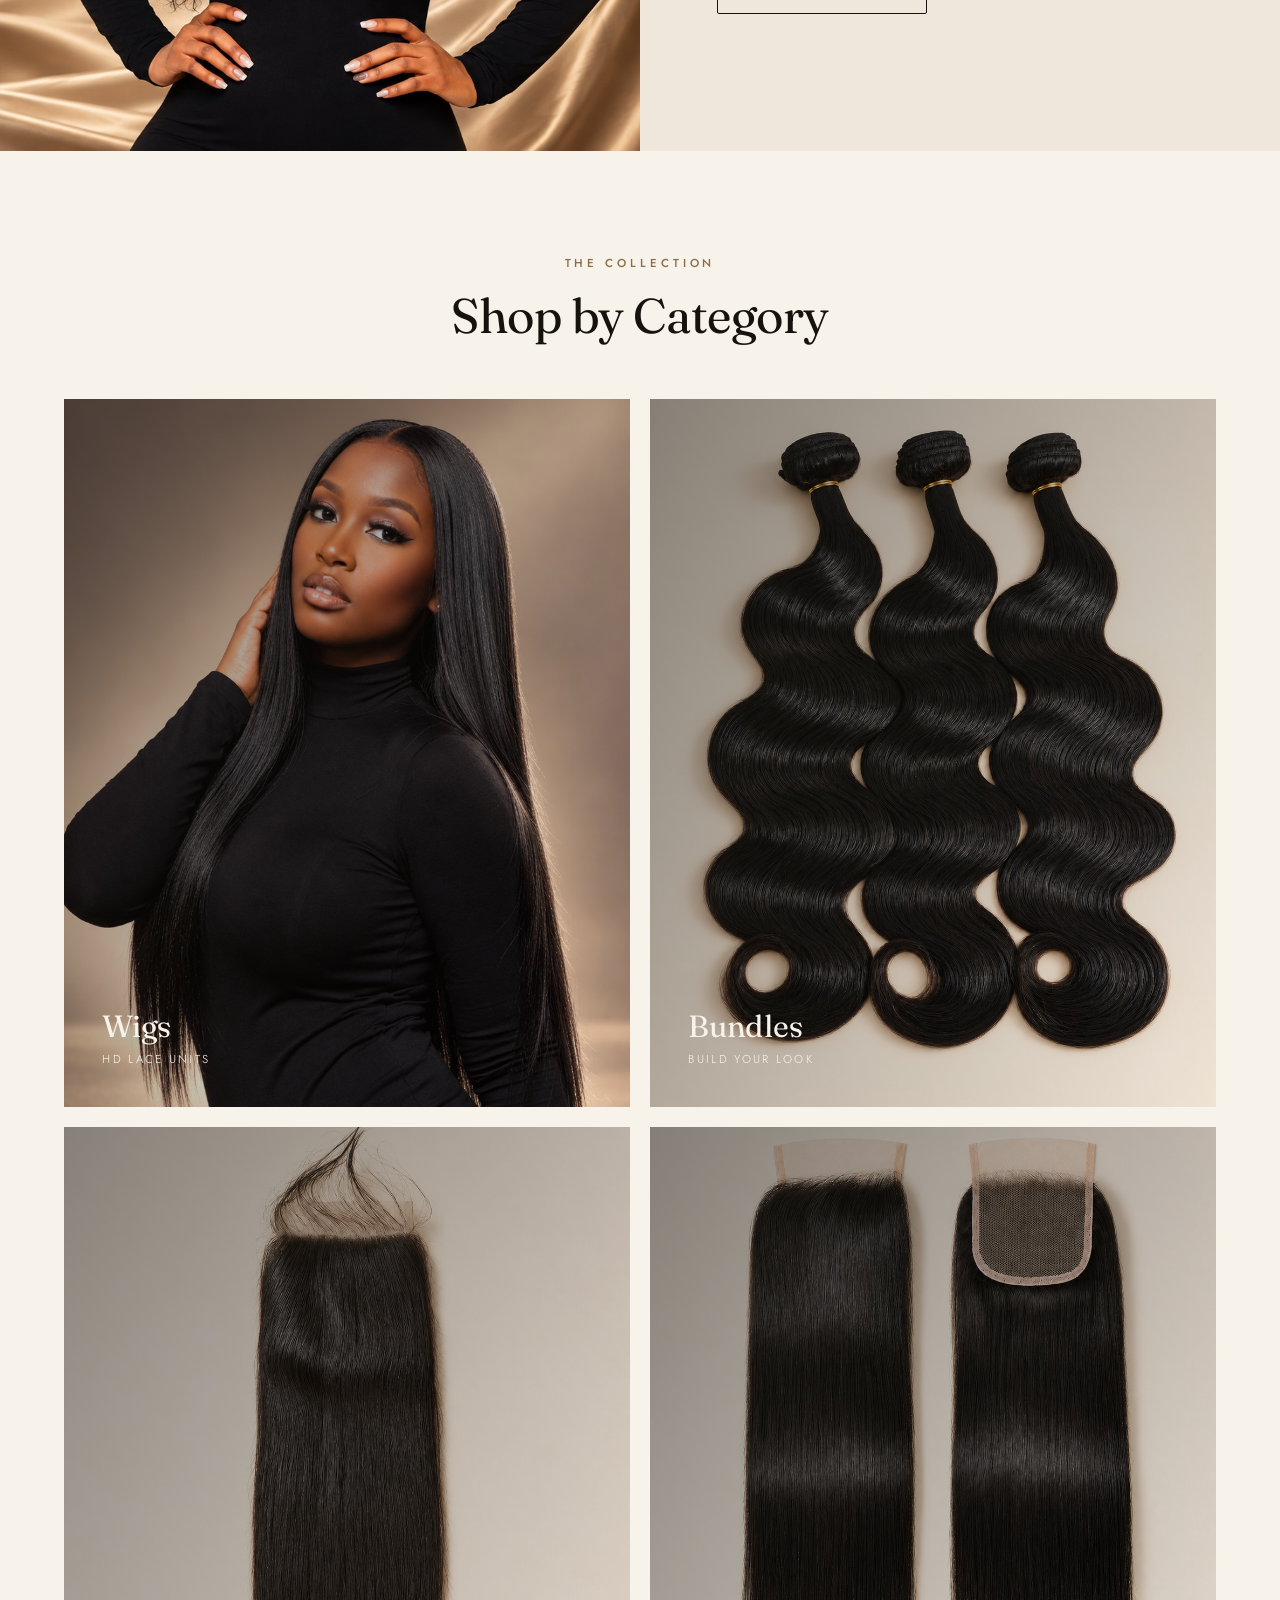
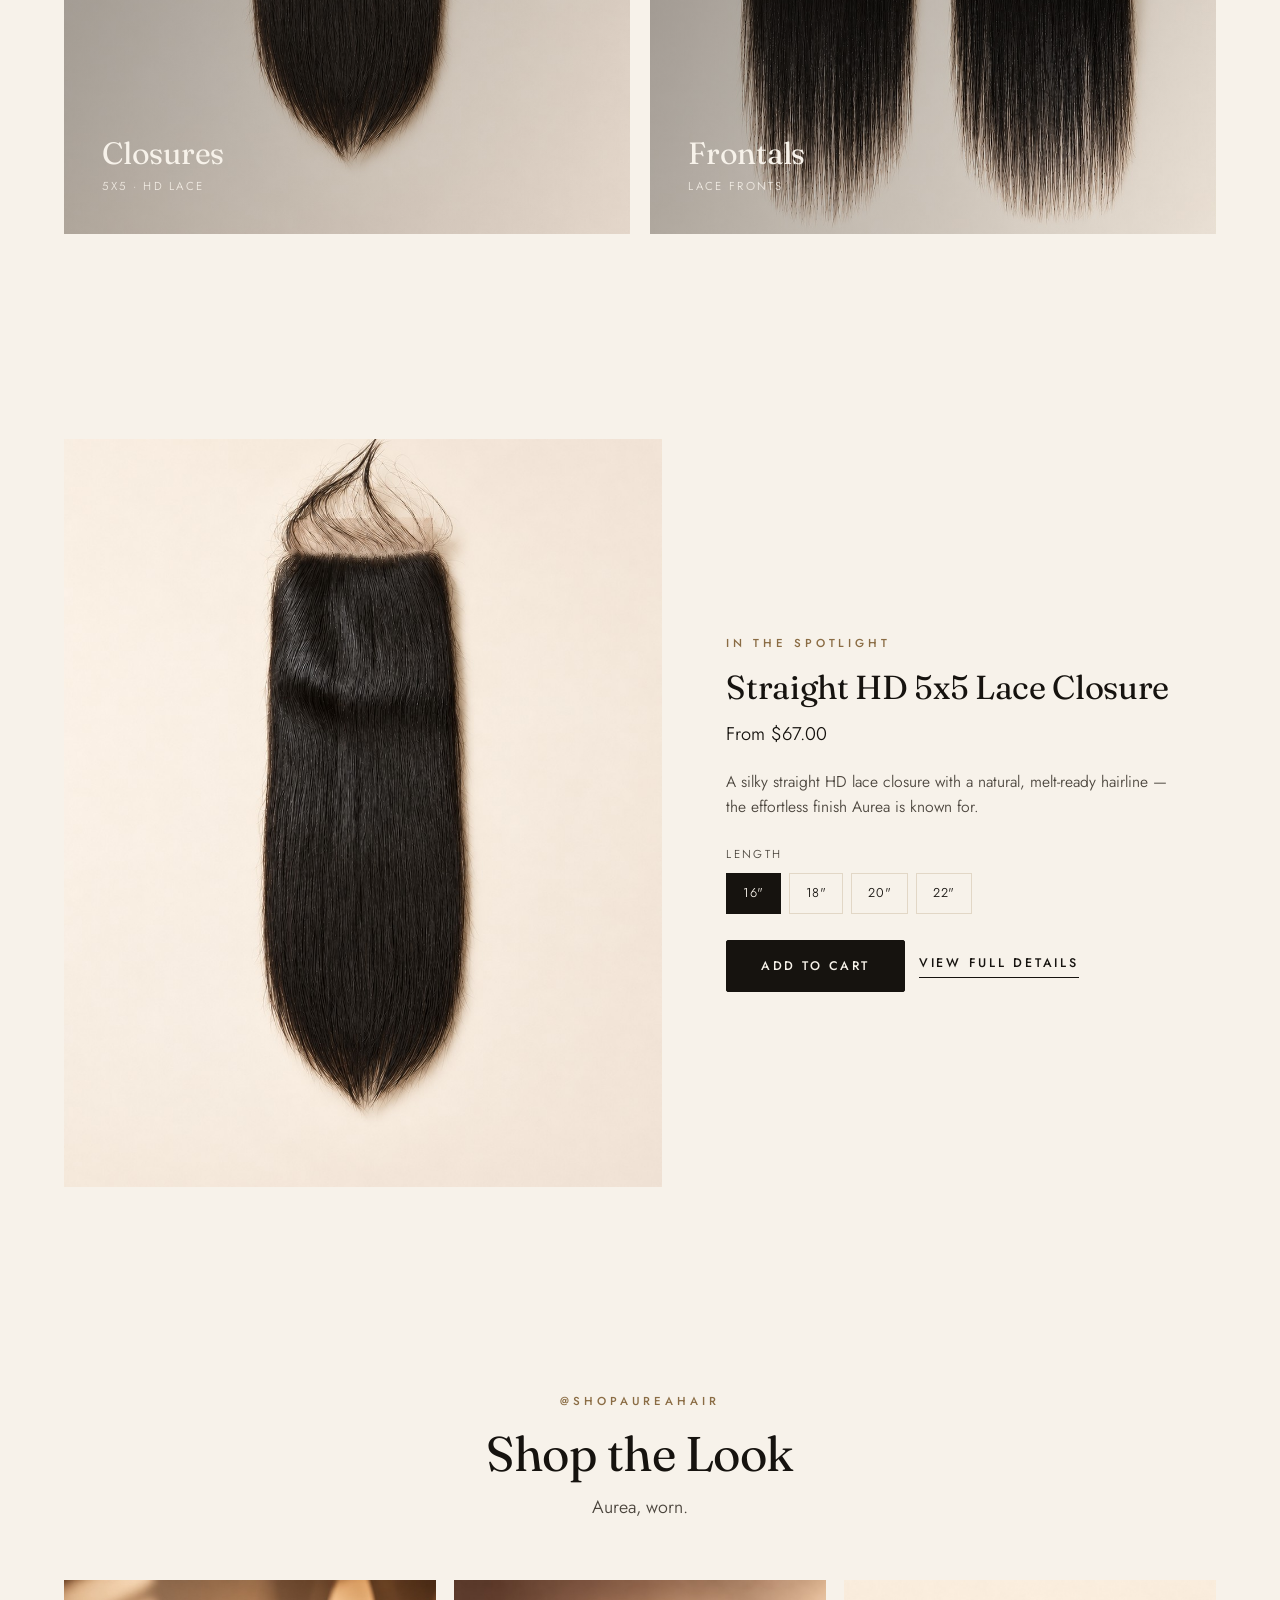
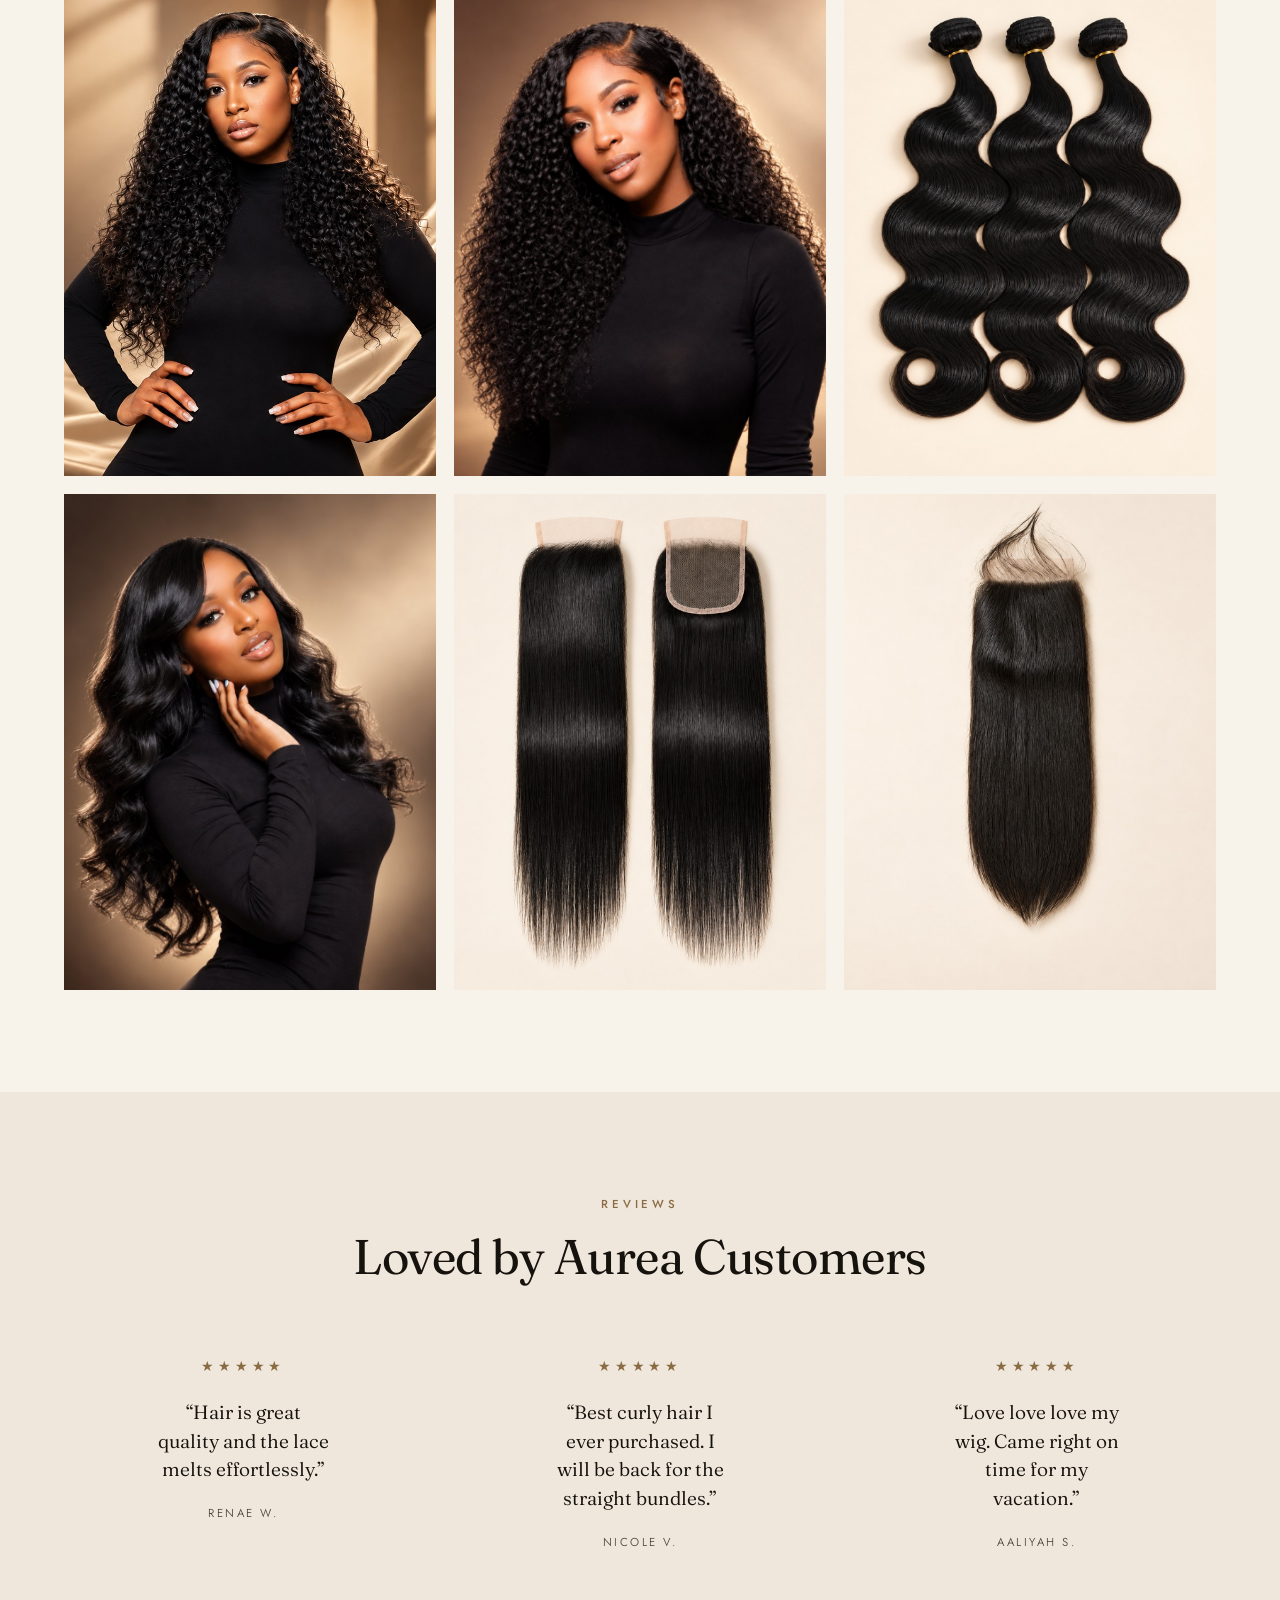
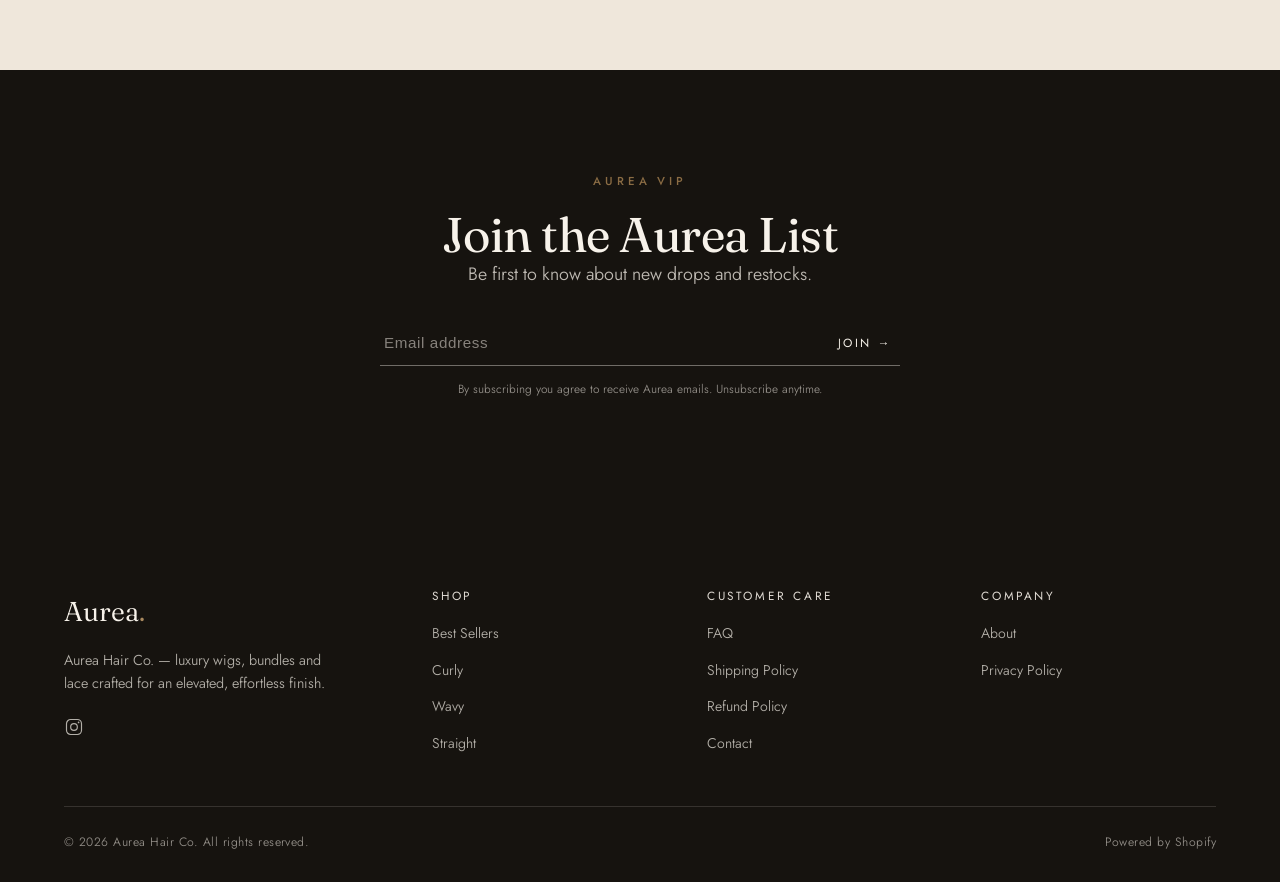
==== commit c962691b: "Fix hero mobile crop + hide video controls; uniform no-crop category & gallery - Hero video mobile o" ====
--- a/index.html
+++ b/index.html
@@ -46,7 +46,7 @@
 <!-- HERO -->
 <section class="hero">
   <div class="hero__media" style="height:90vh;min-height:460px;">
-    <video class="hero__video" autoplay muted loop playsinline preload="auto" poster="assets/aurea-hero-poster.jpg">
+    <video class="hero__video" autoplay muted loop playsinline webkit-playsinline preload="auto" tabindex="-1" disablepictureinpicture x-webkit-airplay="deny" controlslist="nodownload noplaybackrate nofullscreen noremoteplayback" poster="assets/aurea-hero-poster.jpg">
       <source src="assets/aurea-hero.mp4" type="video/mp4">
       <img src="assets/aurea-hero-poster.jpg" alt="Aurea Hair Co.">
     </video>
@@ -111,9 +111,9 @@
   <div class="collection__head"><p class="eyebrow">The Collection</p><h2 class="h-lg">Shop by Category</h2></div>
   <div class="category-grid">
     <a class="category-card" href="#"><img src="assets/aurea-texture-straight-clean.jpg" alt="Wigs"><div class="category-card__overlay"><h3>Wigs</h3><span>HD Lace Units</span></div></a>
-    <a class="category-card pack" href="#"><img src="assets/aurea-look-4.jpg" alt="Bundles"><div class="category-card__overlay"><h3>Bundles</h3><span>Build Your Look</span></div></a>
-    <a class="category-card pack" href="#"><img src="assets/aurea-look-2.jpg" alt="Closures"><div class="category-card__overlay"><h3>Closures</h3><span>5x5 · HD Lace</span></div></a>
-    <a class="category-card pack" href="#"><img src="assets/aurea-look-5.jpg" alt="Frontals"><div class="category-card__overlay"><h3>Frontals</h3><span>Lace Fronts</span></div></a>
+    <a class="category-card" href="#"><img src="assets/aurea-look-4.jpg" alt="Bundles"><div class="category-card__overlay"><h3>Bundles</h3><span>Build Your Look</span></div></a>
+    <a class="category-card" href="#"><img src="assets/aurea-look-2.jpg" alt="Closures"><div class="category-card__overlay"><h3>Closures</h3><span>5x5 · HD Lace</span></div></a>
+    <a class="category-card" href="#"><img src="assets/aurea-look-5.jpg" alt="Frontals"><div class="category-card__overlay"><h3>Frontals</h3><span>Lace Fronts</span></div></a>
   </div>
 </section>
 
@@ -141,12 +141,12 @@
 <section class="section container">
   <div class="collection__head"><p class="eyebrow">@shopaureahair</p><h2 class="h-lg">Shop the Look</h2><p class="lede" style="margin:14px auto 0;">Aurea, worn.</p></div>
   <div class="gallery">
-    <div class="gallery__item gallery__item--tall"><img src="assets/aurea-editorial-model.jpg" alt=""></div>
+    <div class="gallery__item"><img src="assets/aurea-editorial-model.jpg" alt=""></div>
     <div class="gallery__item"><img src="assets/aurea-texture-curly-clean.jpg" alt=""></div>
-    <div class="gallery__item pack"><img src="assets/aurea-look-4.jpg" alt=""></div>
-    <div class="gallery__item gallery__item--wide"><img src="assets/aurea-texture-wavy-clean.jpg" alt=""></div>
-    <div class="gallery__item pack"><img src="assets/aurea-look-5.jpg" alt=""></div>
-    <div class="gallery__item pack"><img src="assets/aurea-look-2.jpg" alt=""></div>
+    <div class="gallery__item"><img src="assets/aurea-look-4.jpg" alt=""></div>
+    <div class="gallery__item"><img src="assets/aurea-texture-wavy-clean.jpg" alt=""></div>
+    <div class="gallery__item"><img src="assets/aurea-look-5.jpg" alt=""></div>
+    <div class="gallery__item"><img src="assets/aurea-look-2.jpg" alt=""></div>
   </div>
 </section>
 
--- a/assets/base.css
+++ b/assets/base.css
@@ -183,7 +183,13 @@
 .hero{position:relative;}
 .hero__media{position:relative;width:100%;overflow:hidden;background:var(--cream);}
 .hero__media img{width:100%;height:100%;object-fit:cover;}
-.hero__video{width:100%;height:100%;object-fit:cover;display:block;background:var(--ink);}
+.hero__video{width:100%;height:100%;object-fit:cover;display:block;background:var(--ink);pointer-events:none;}
+/* never show native video controls / play button */
+.hero__video::-webkit-media-controls,
+.hero__video::-webkit-media-controls-enclosure,
+.hero__video::-webkit-media-controls-panel,
+.hero__video::-webkit-media-controls-play-button,
+.hero__video::-webkit-media-controls-start-playback-button{display:none!important;-webkit-appearance:none;opacity:0;}
 .hero__img--desktop{display:block;}
 .hero__img--mobile{display:none;}
 .hero__overlay{position:absolute;inset:0;}
@@ -294,10 +300,8 @@
 /* =========================================================
    GALLERY MOSAIC
    ========================================================= */
-.gallery{display:grid;grid-template-columns:repeat(4,1fr);grid-auto-rows:1fr;grid-auto-flow:row dense;gap:clamp(10px,1.4vw,18px);}
-.gallery__item{position:relative;overflow:hidden;background:var(--cream);aspect-ratio:1;}
-.gallery__item--tall{grid-row:span 2;aspect-ratio:1/2;}
-.gallery__item--wide{grid-column:span 2;aspect-ratio:2/1;}
+.gallery{display:grid;grid-template-columns:repeat(3,1fr);gap:clamp(10px,1.4vw,18px);}
+.gallery__item{position:relative;overflow:hidden;background:var(--cream);aspect-ratio:3/4;}
 .gallery__item img{width:100%;height:100%;object-fit:cover;transition:transform 1.1s var(--ease);}
 /* packshot tiles: show full product on matching cream, no cropping */
 .gallery__item.pack{background:var(--cream);}
@@ -407,7 +411,7 @@
 @media (max-width:760px){
   .hero__img--desktop{display:none;}
   .hero__img--mobile{display:block;}
-  .hero__video{object-position:64% center;}
+  .hero__video{object-position:70% center;}
   .hero__content{justify-content:flex-end;padding-bottom:9vh;text-align:center;}
   .hero__inner{margin-inline:auto;text-align:center;max-width:100%;}
   .hero__cta{justify-content:center;}
@@ -416,10 +420,8 @@
   .texture__grid{display:flex;overflow-x:auto;scroll-snap-type:x mandatory;-webkit-overflow-scrolling:touch;margin-inline:calc(var(--gutter)*-1);padding-inline:var(--gutter);gap:14px;}
   .texture__grid::-webkit-scrollbar{display:none;}
   .texture-card{flex:0 0 78%;scroll-snap-align:center;}
-  .category-grid{grid-template-columns:1fr;}
+  .category-grid{grid-template-columns:1fr 1fr;}
   .gallery{grid-template-columns:repeat(2,1fr);}
-  .gallery__item--wide{grid-column:span 2;}
-  .gallery__item--tall{grid-row:span 1;aspect-ratio:1;}
   .testimonials__grid{grid-template-columns:1fr;gap:40px;}
   .product-grid,.search-results-grid{grid-template-columns:repeat(2,1fr);gap:16px;}
   .footer__top{grid-template-columns:1fr;gap:30px;}
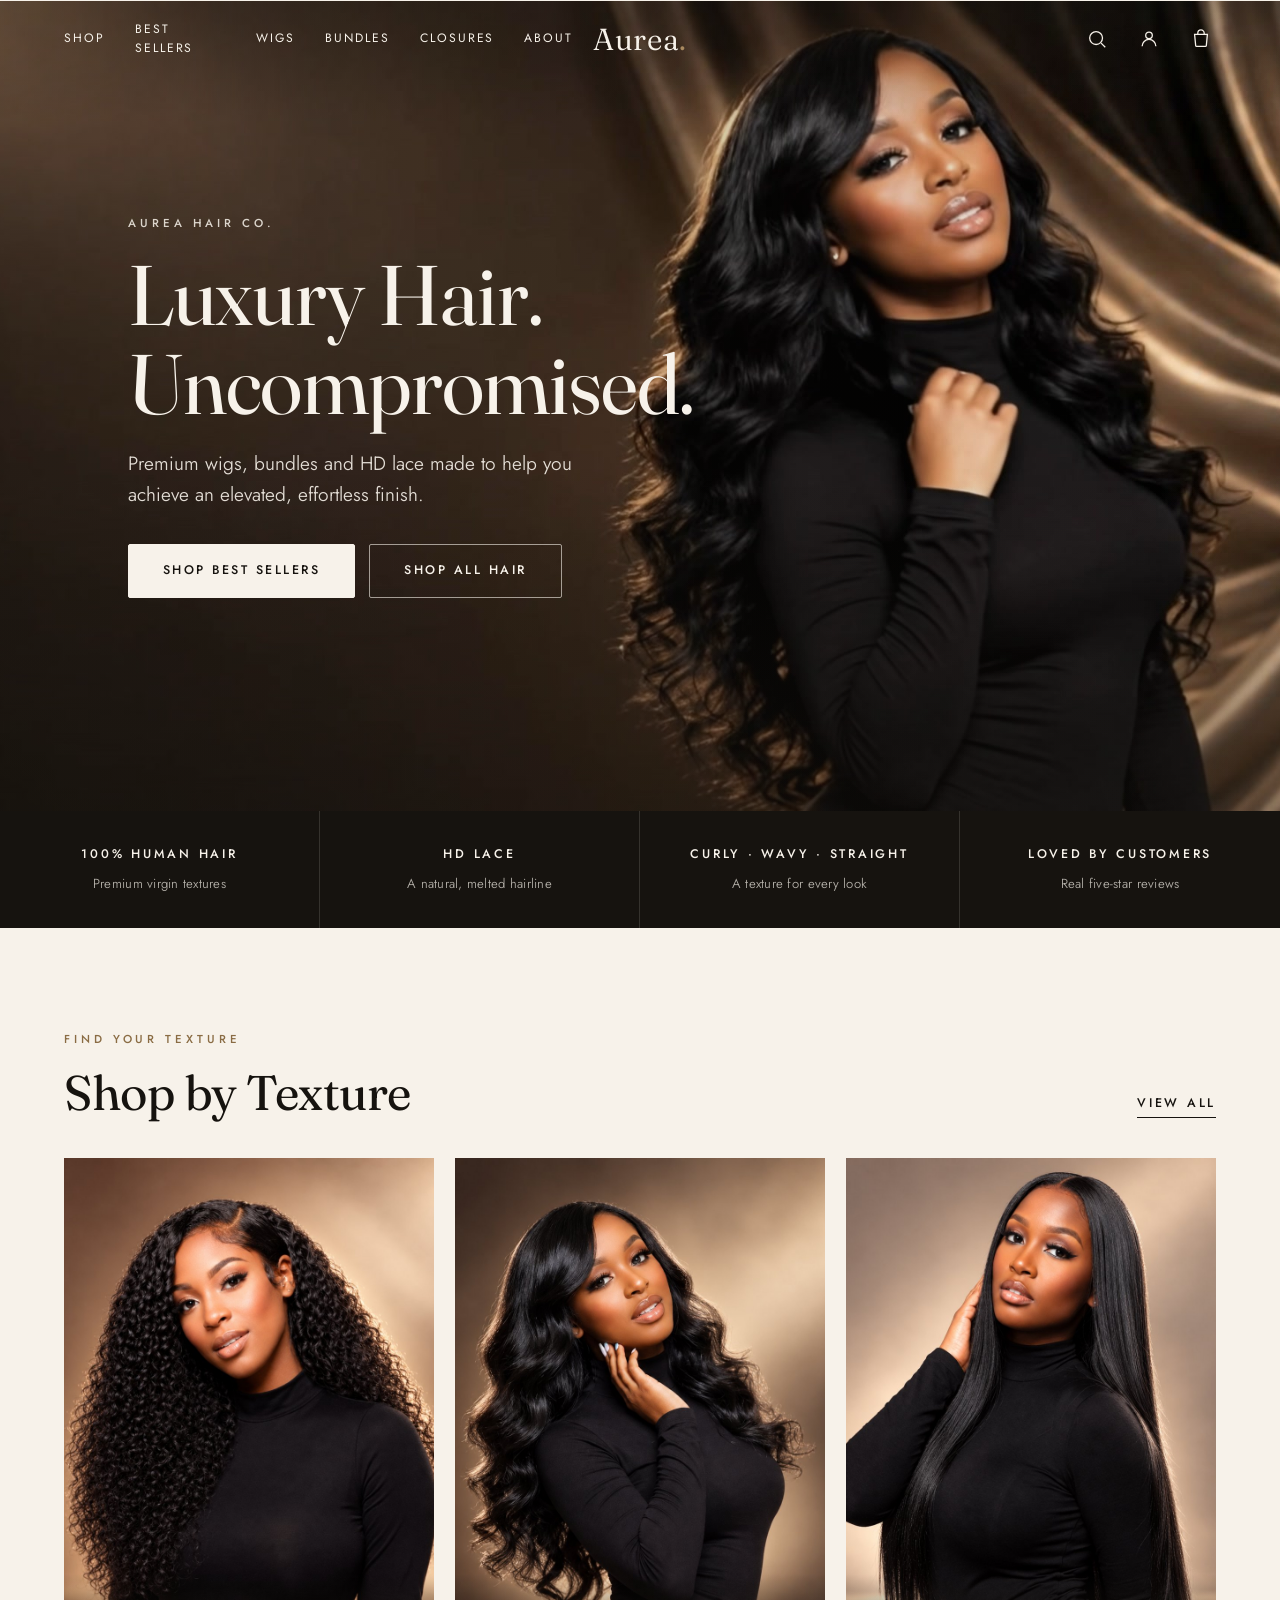
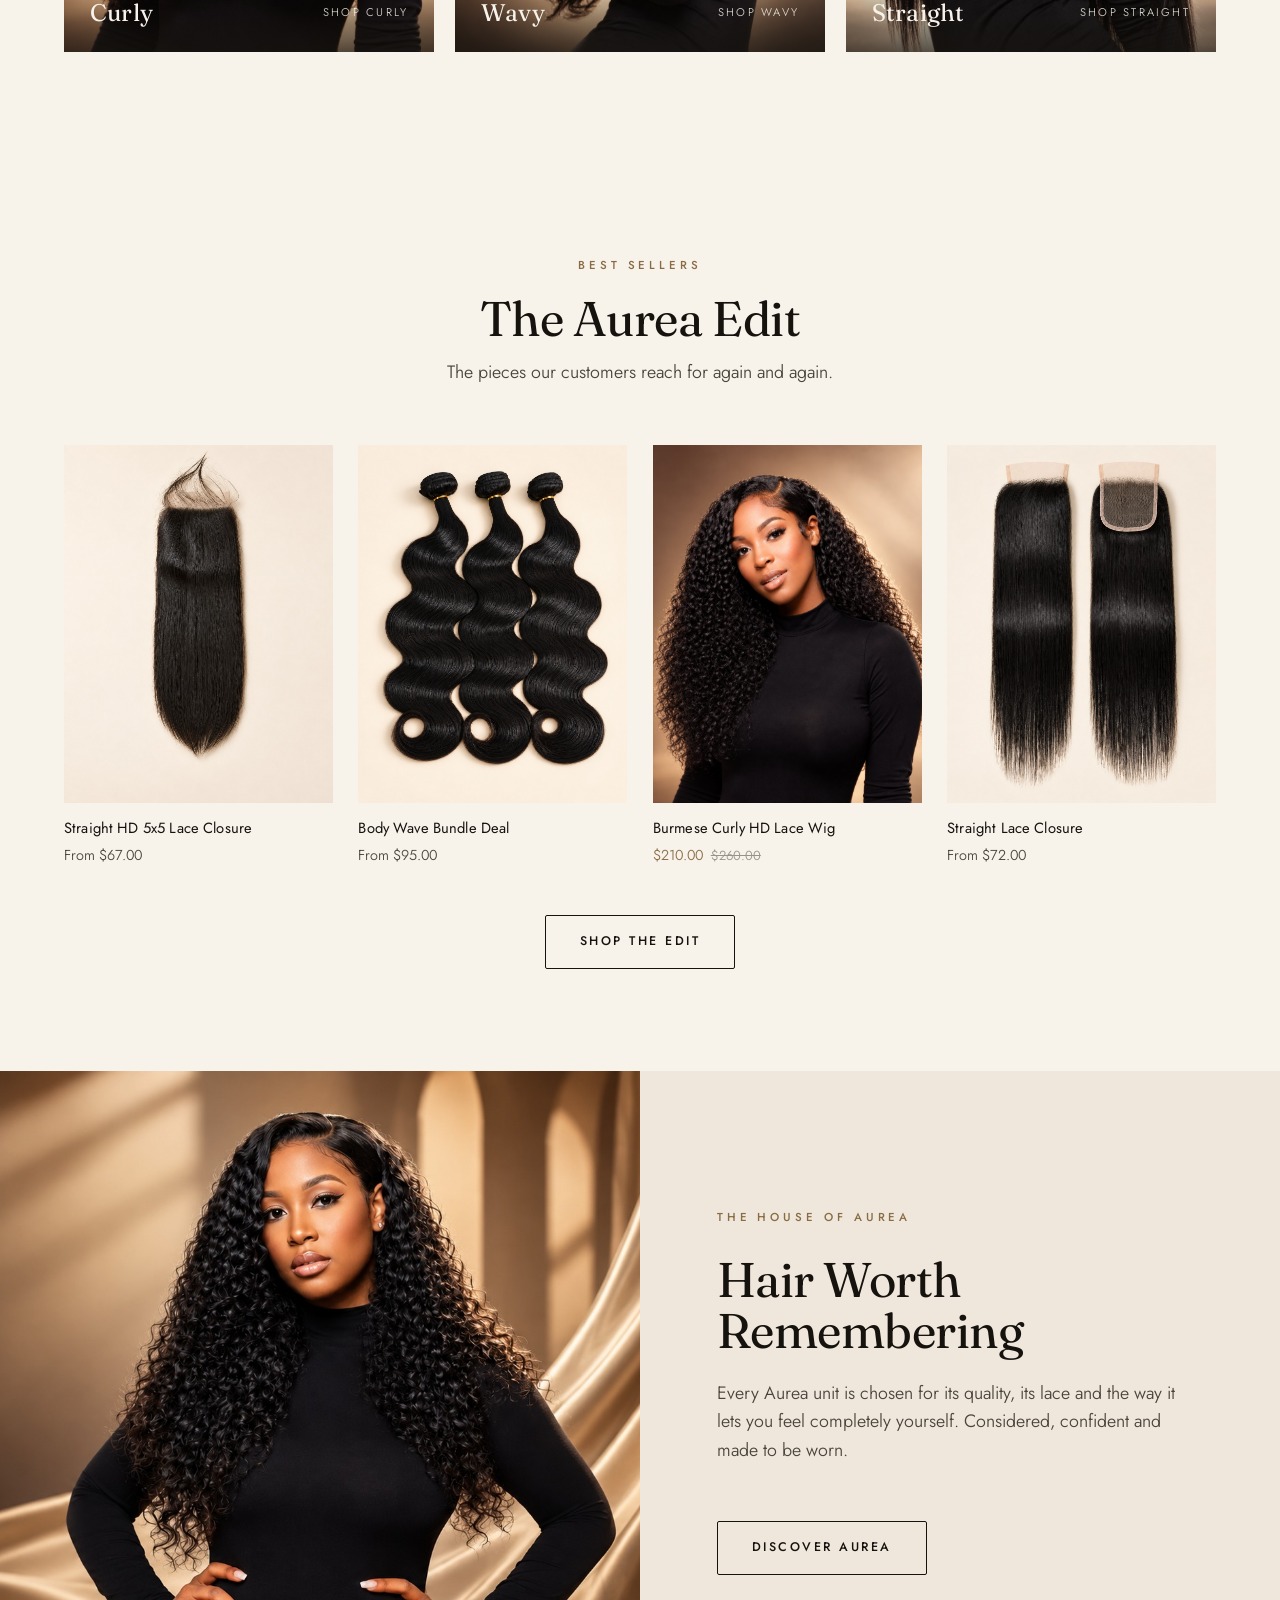
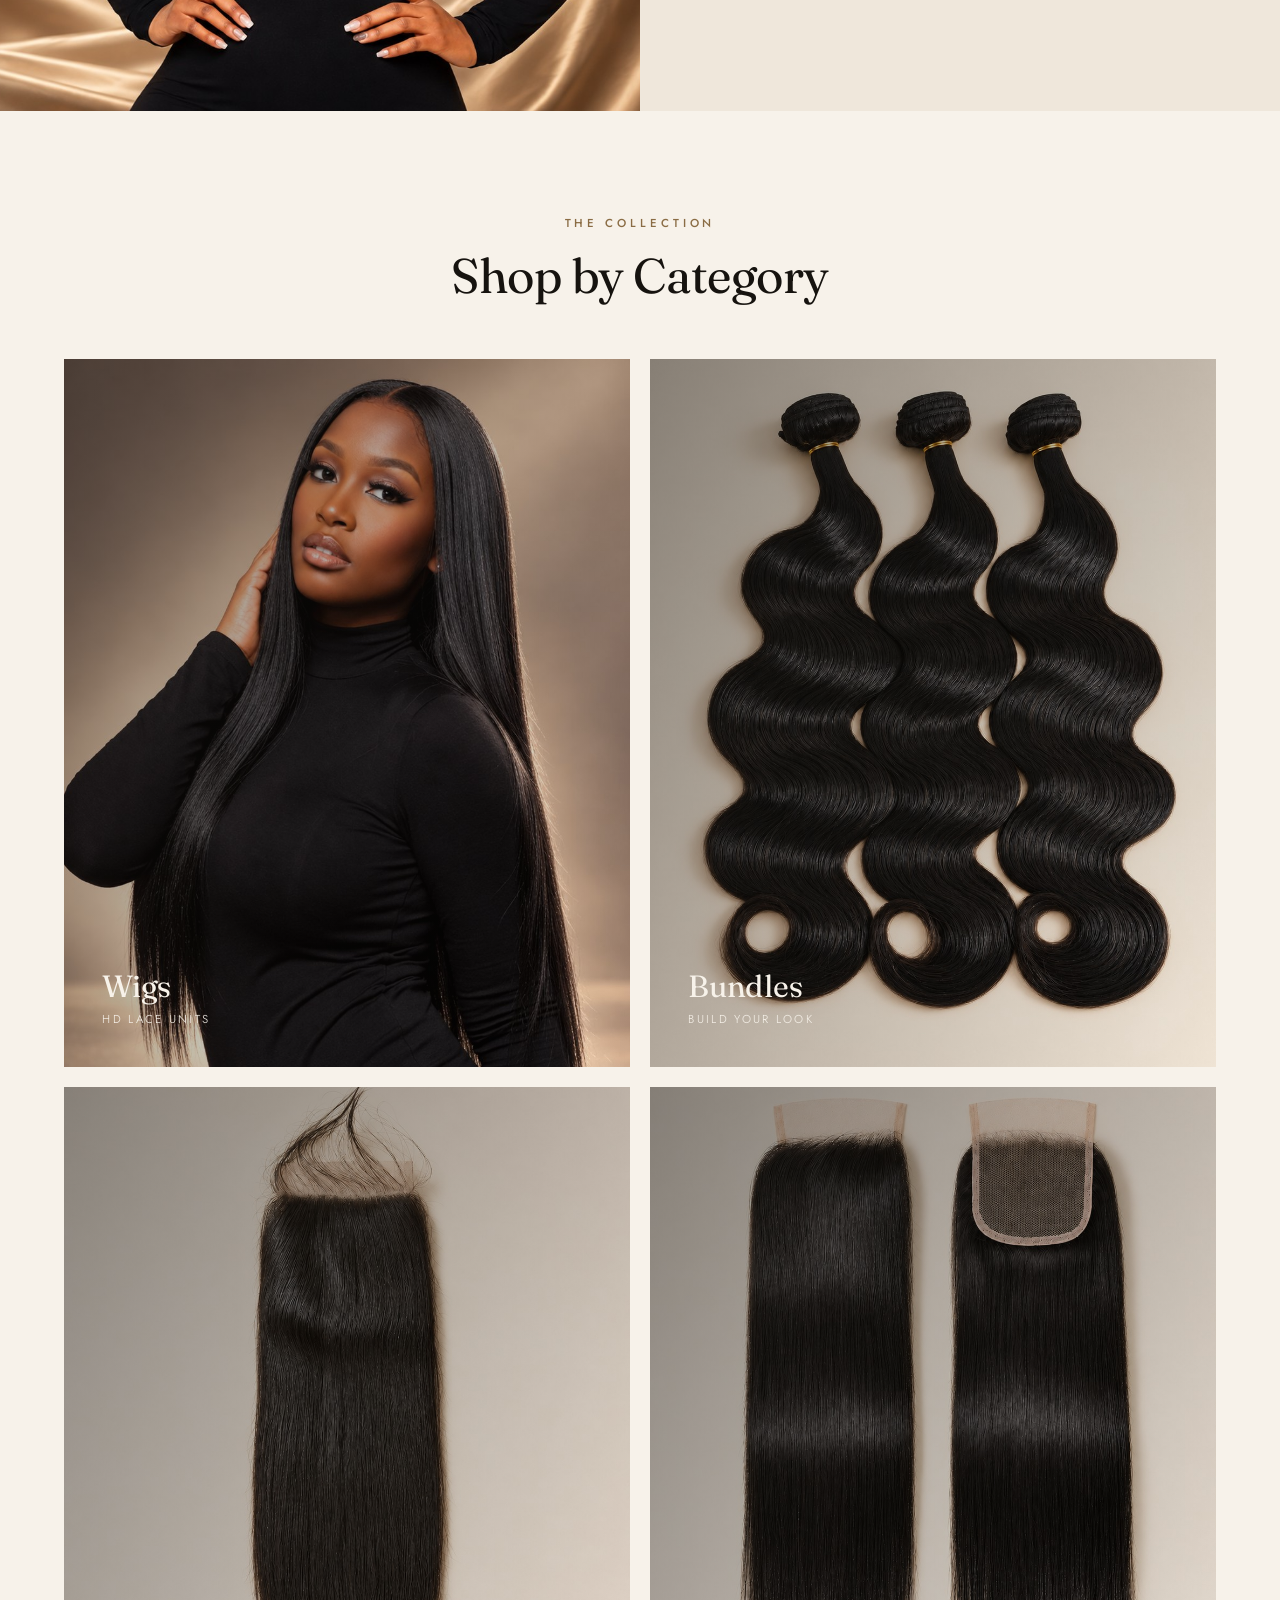
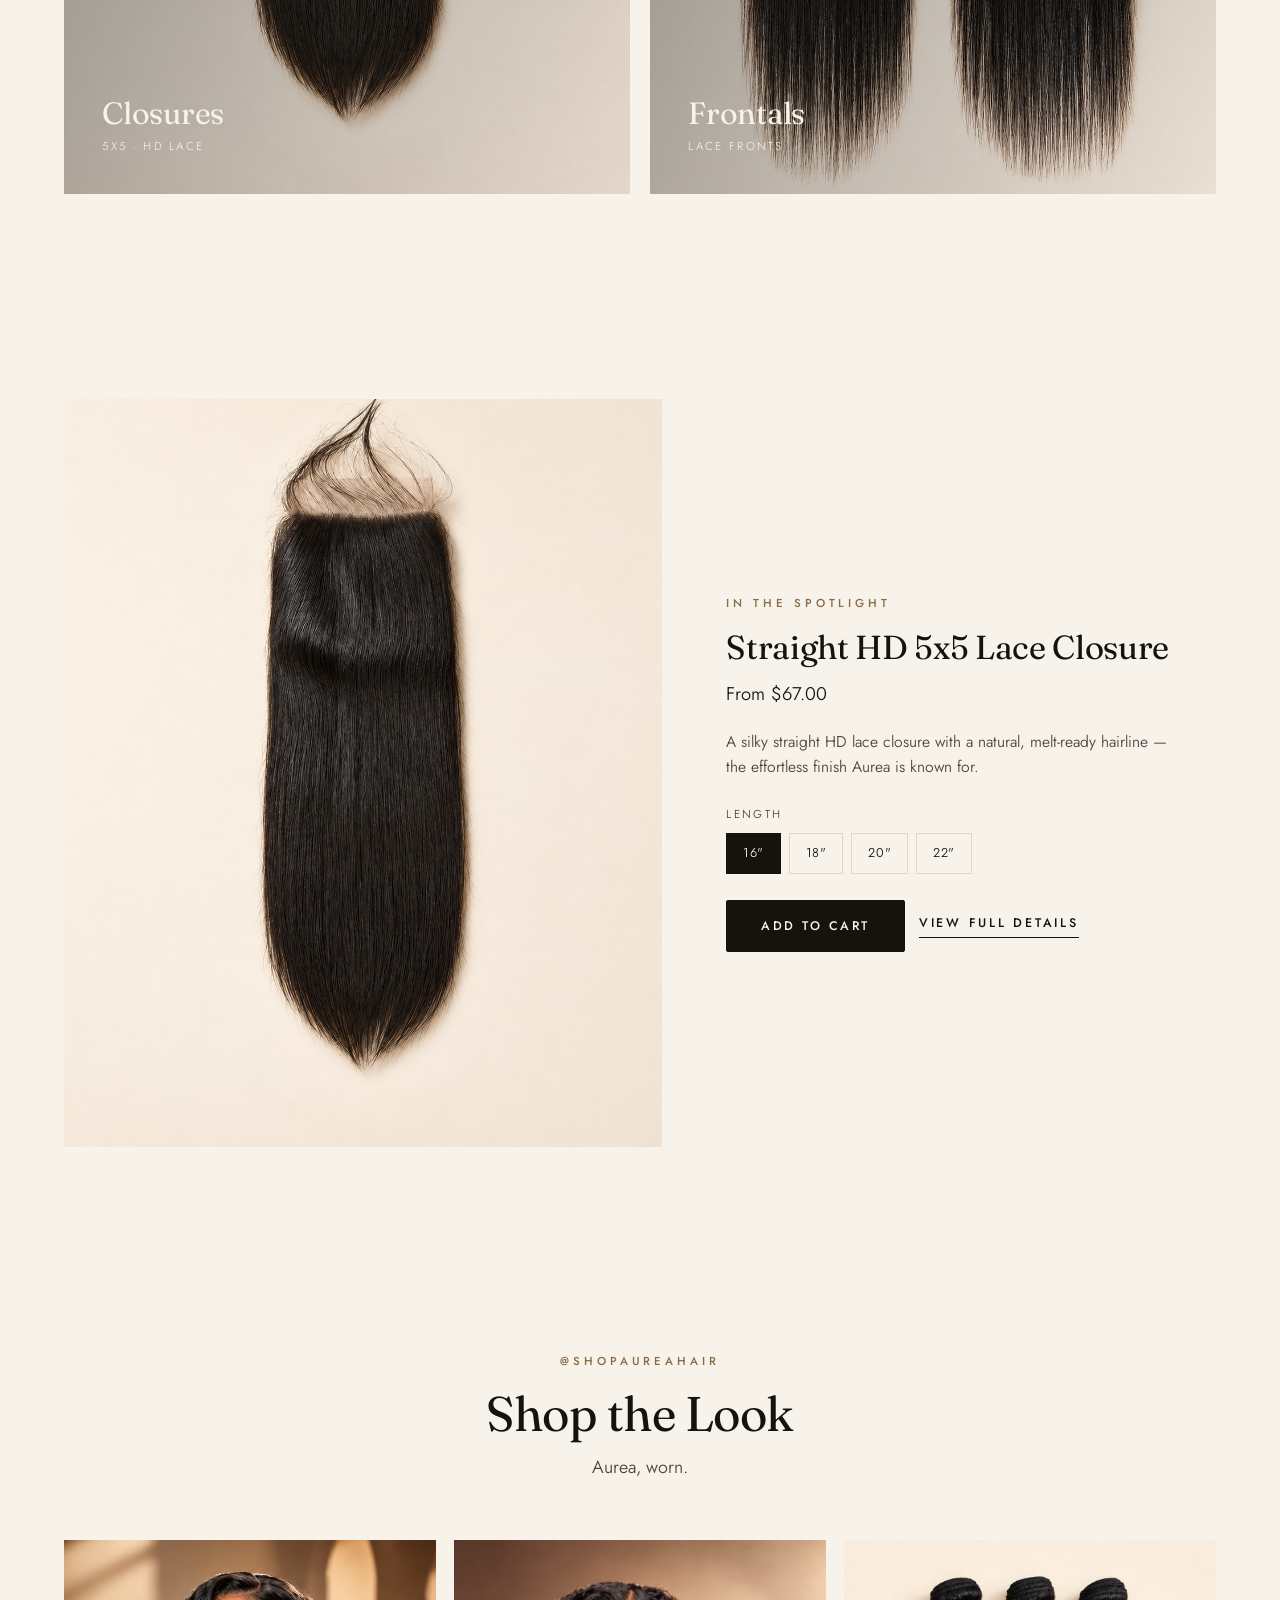
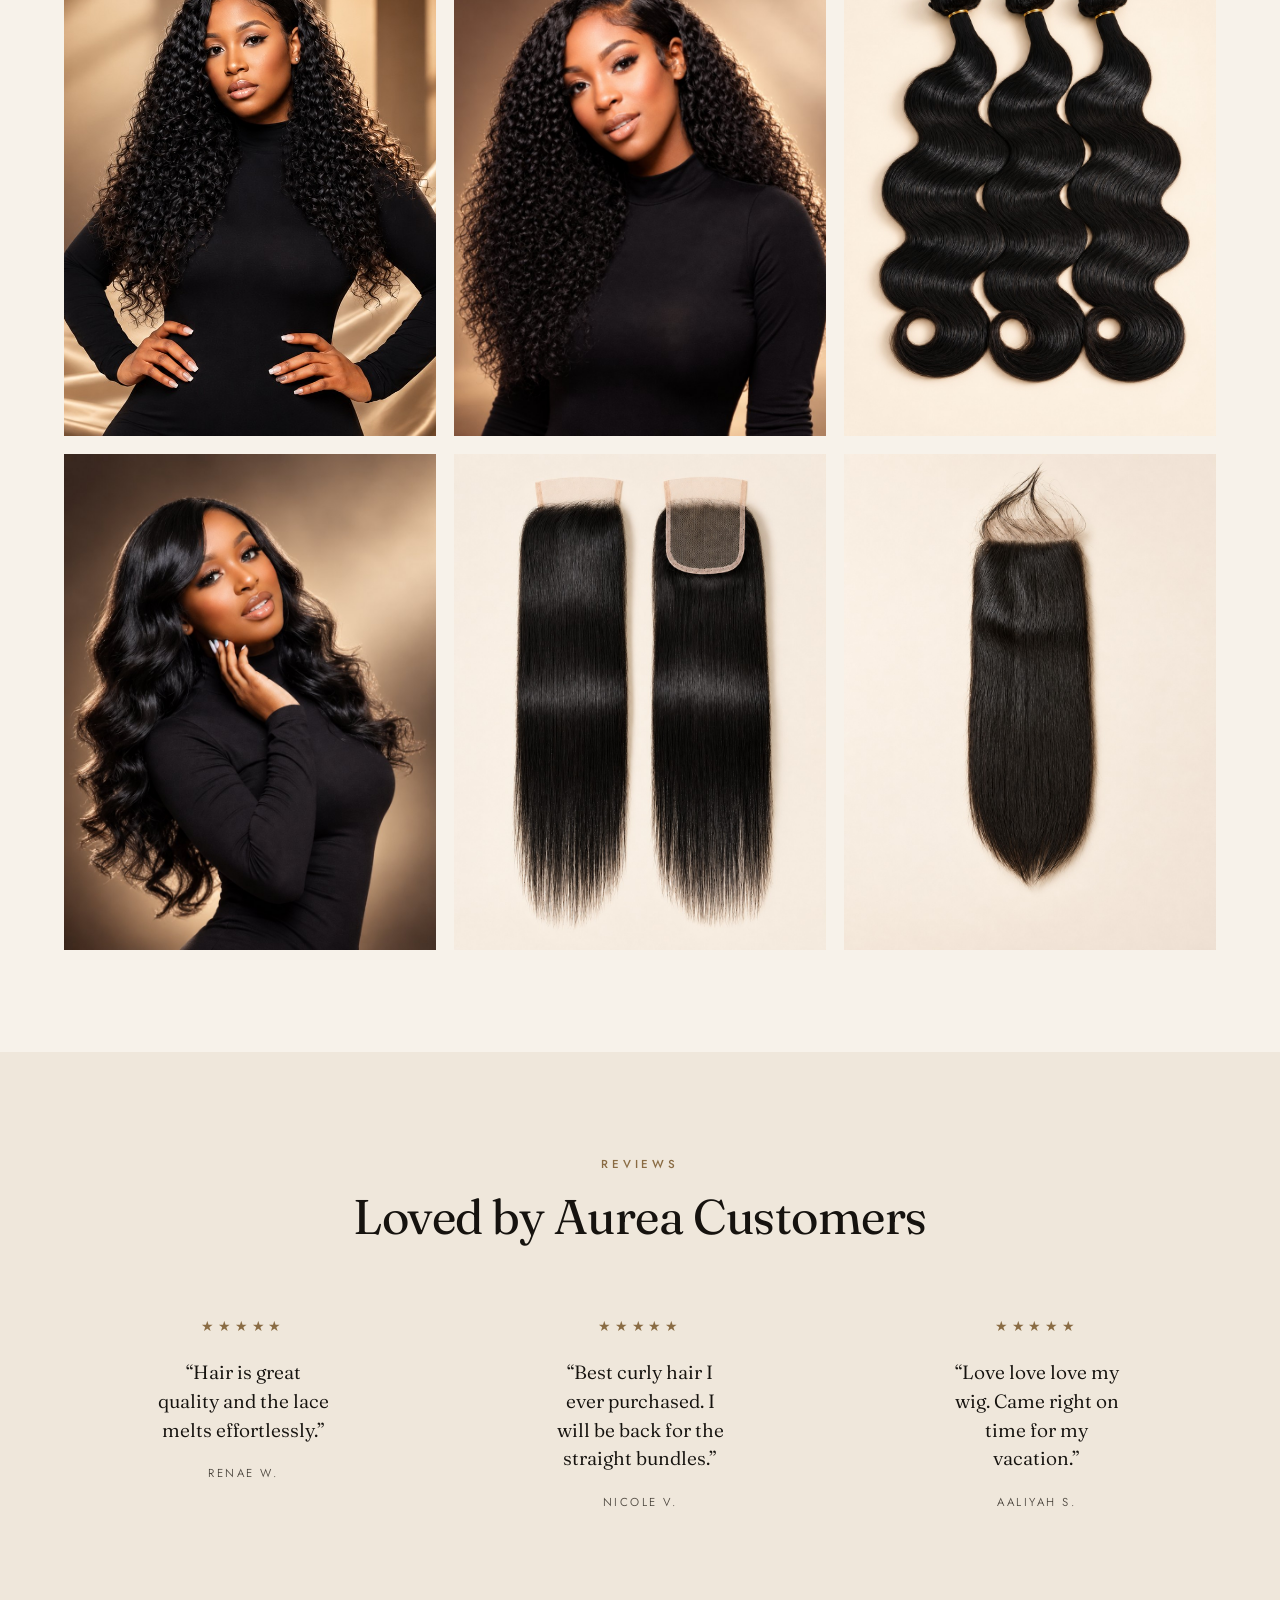
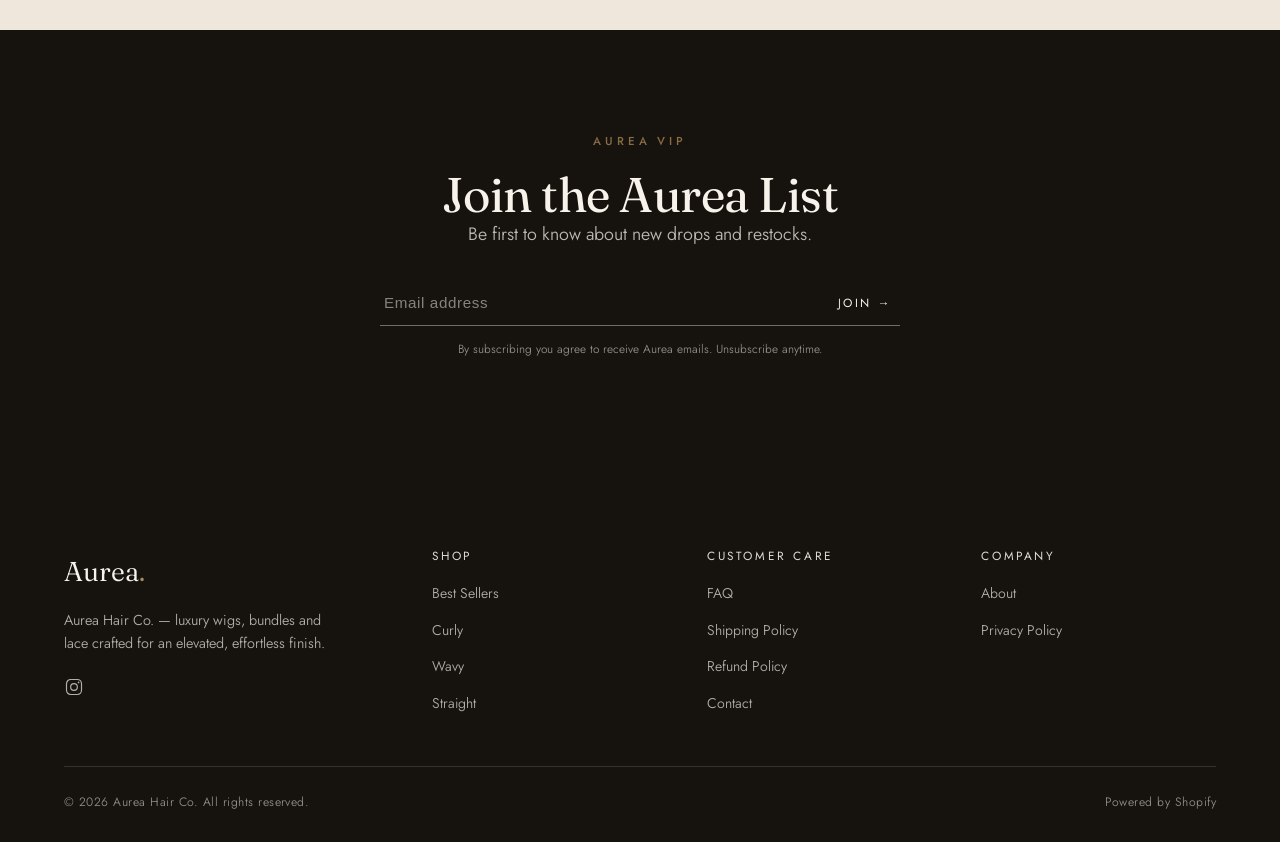
==== commit ddc4d6c7: "Force hero video autoplay (no play button on reload), remove announcement bar, nudge mobile hero fra" ====
--- a/index.html
+++ b/index.html
@@ -14,12 +14,6 @@
 
 <!-- NOTE: static visual preview of the Shopify homepage. Prices/products are illustrative;
      the real theme pulls them live from Shopify. -->
-
-<div class="announcement" data-announcement>
-  <div class="announcement__track">
-    <div class="announcement__item is-active">WELCOME TO AUREA — LUXURY HAIR, UNCOMPROMISED</div>
-  </div>
-</div>
 
 <header class="header header--transparent" data-header>
   <div class="container">
--- a/assets/base.css
+++ b/assets/base.css
@@ -411,7 +411,7 @@
 @media (max-width:760px){
   .hero__img--desktop{display:none;}
   .hero__img--mobile{display:block;}
-  .hero__video{object-position:70% center;}
+  .hero__video{object-position:75% center;}
   .hero__content{justify-content:flex-end;padding-bottom:9vh;text-align:center;}
   .hero__inner{margin-inline:auto;text-align:center;max-width:100%;}
   .hero__cta{justify-content:center;}
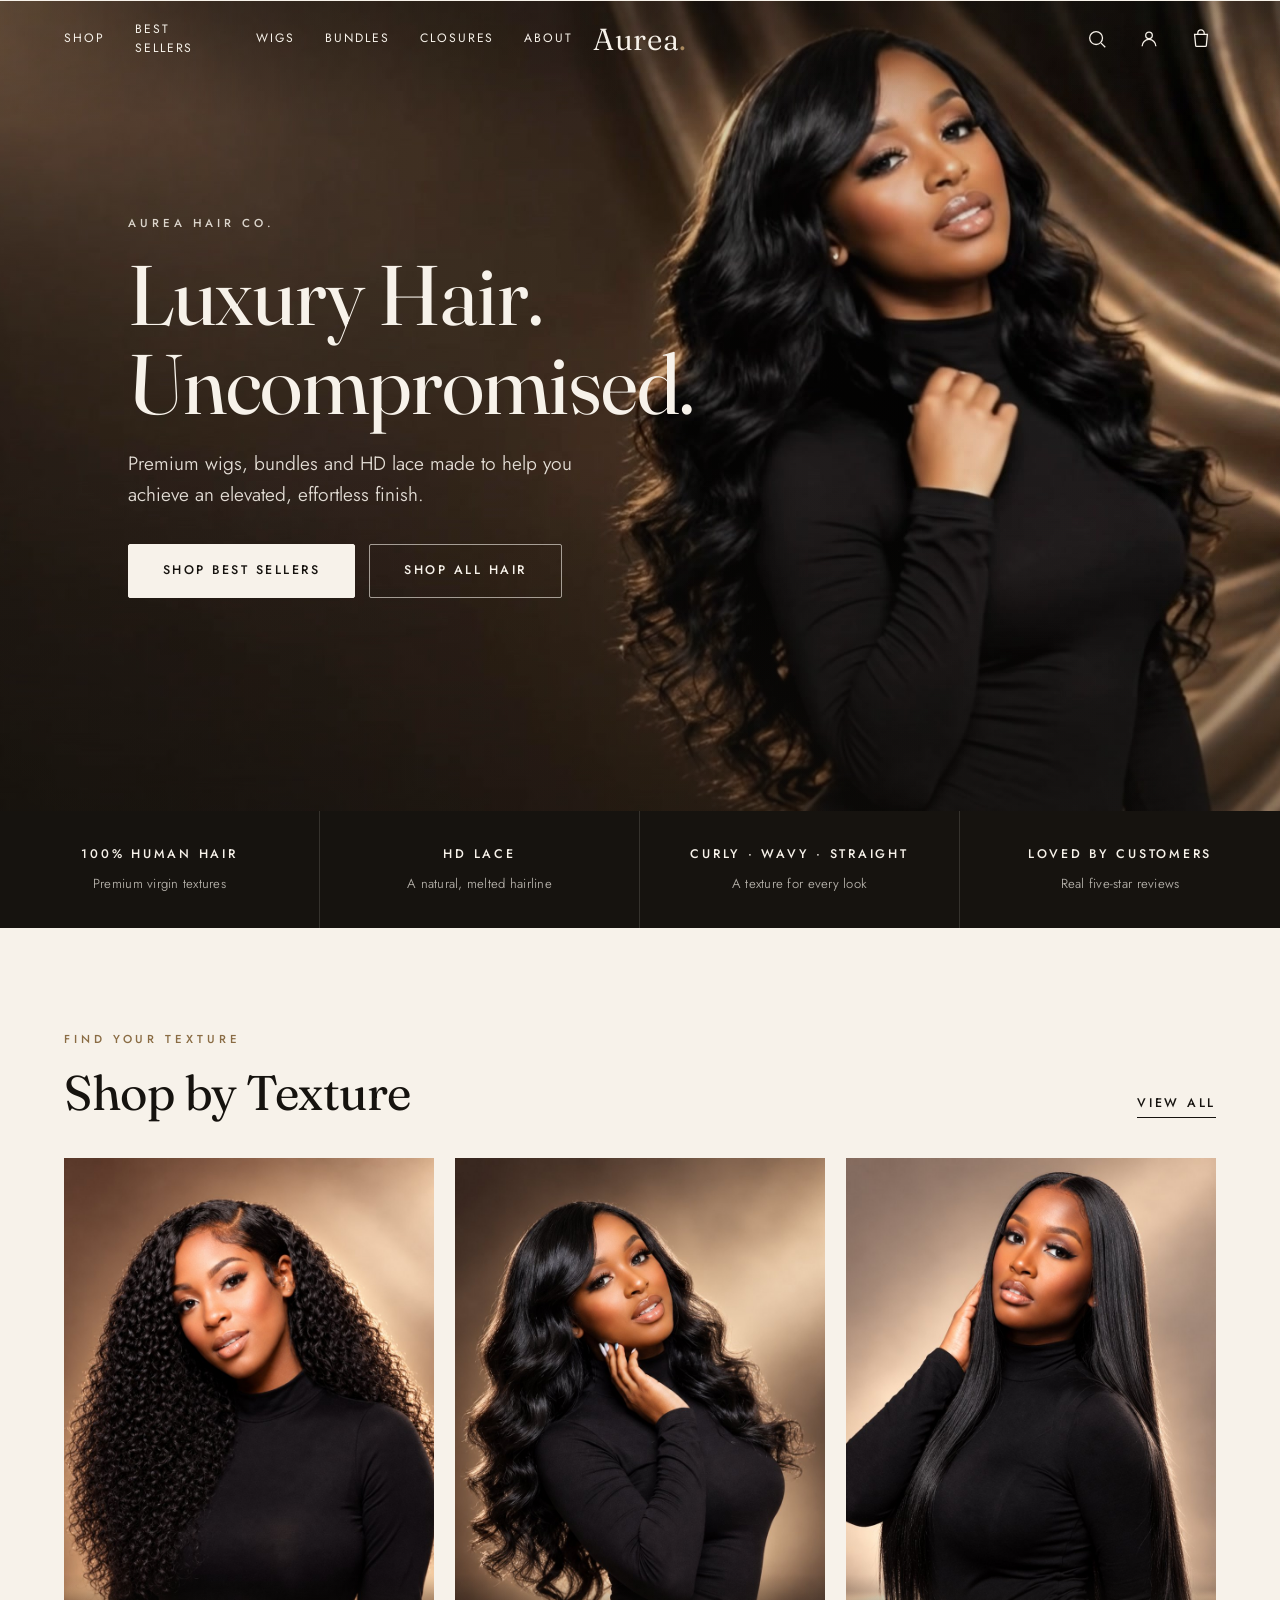
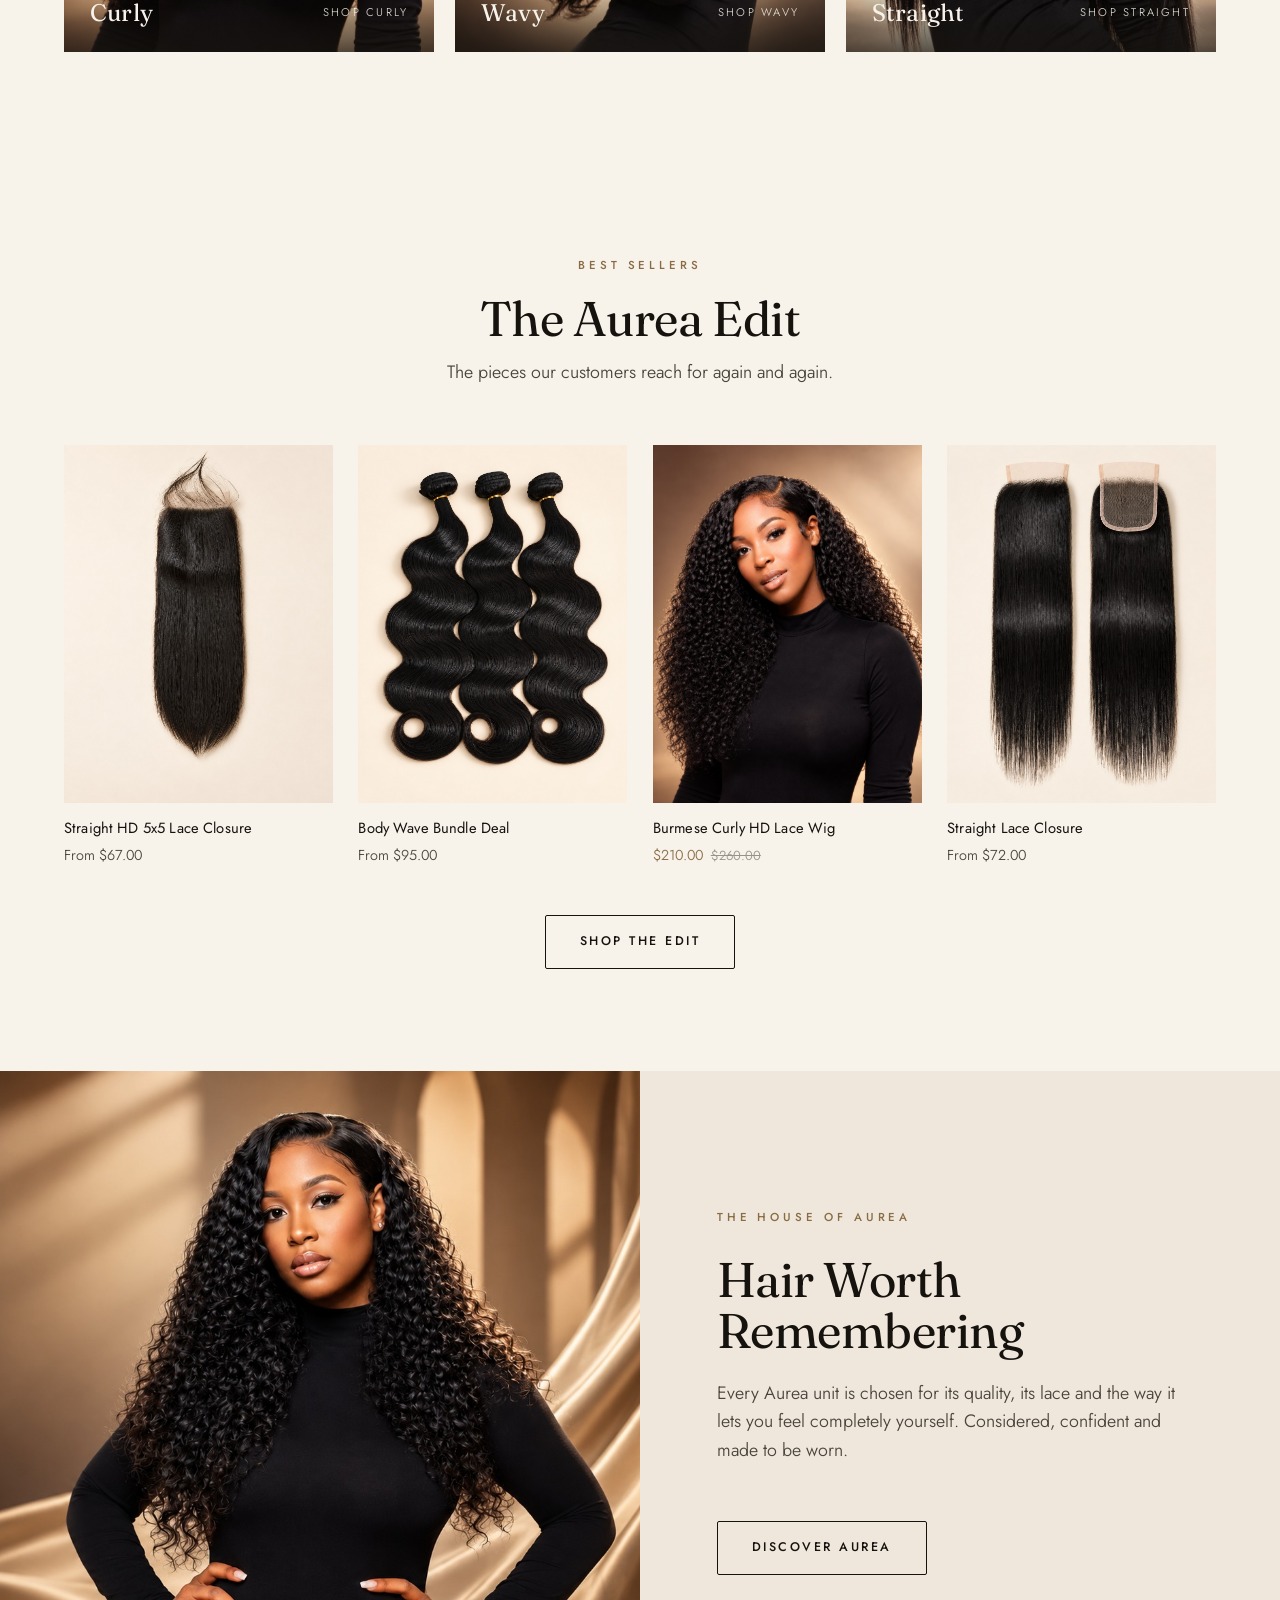
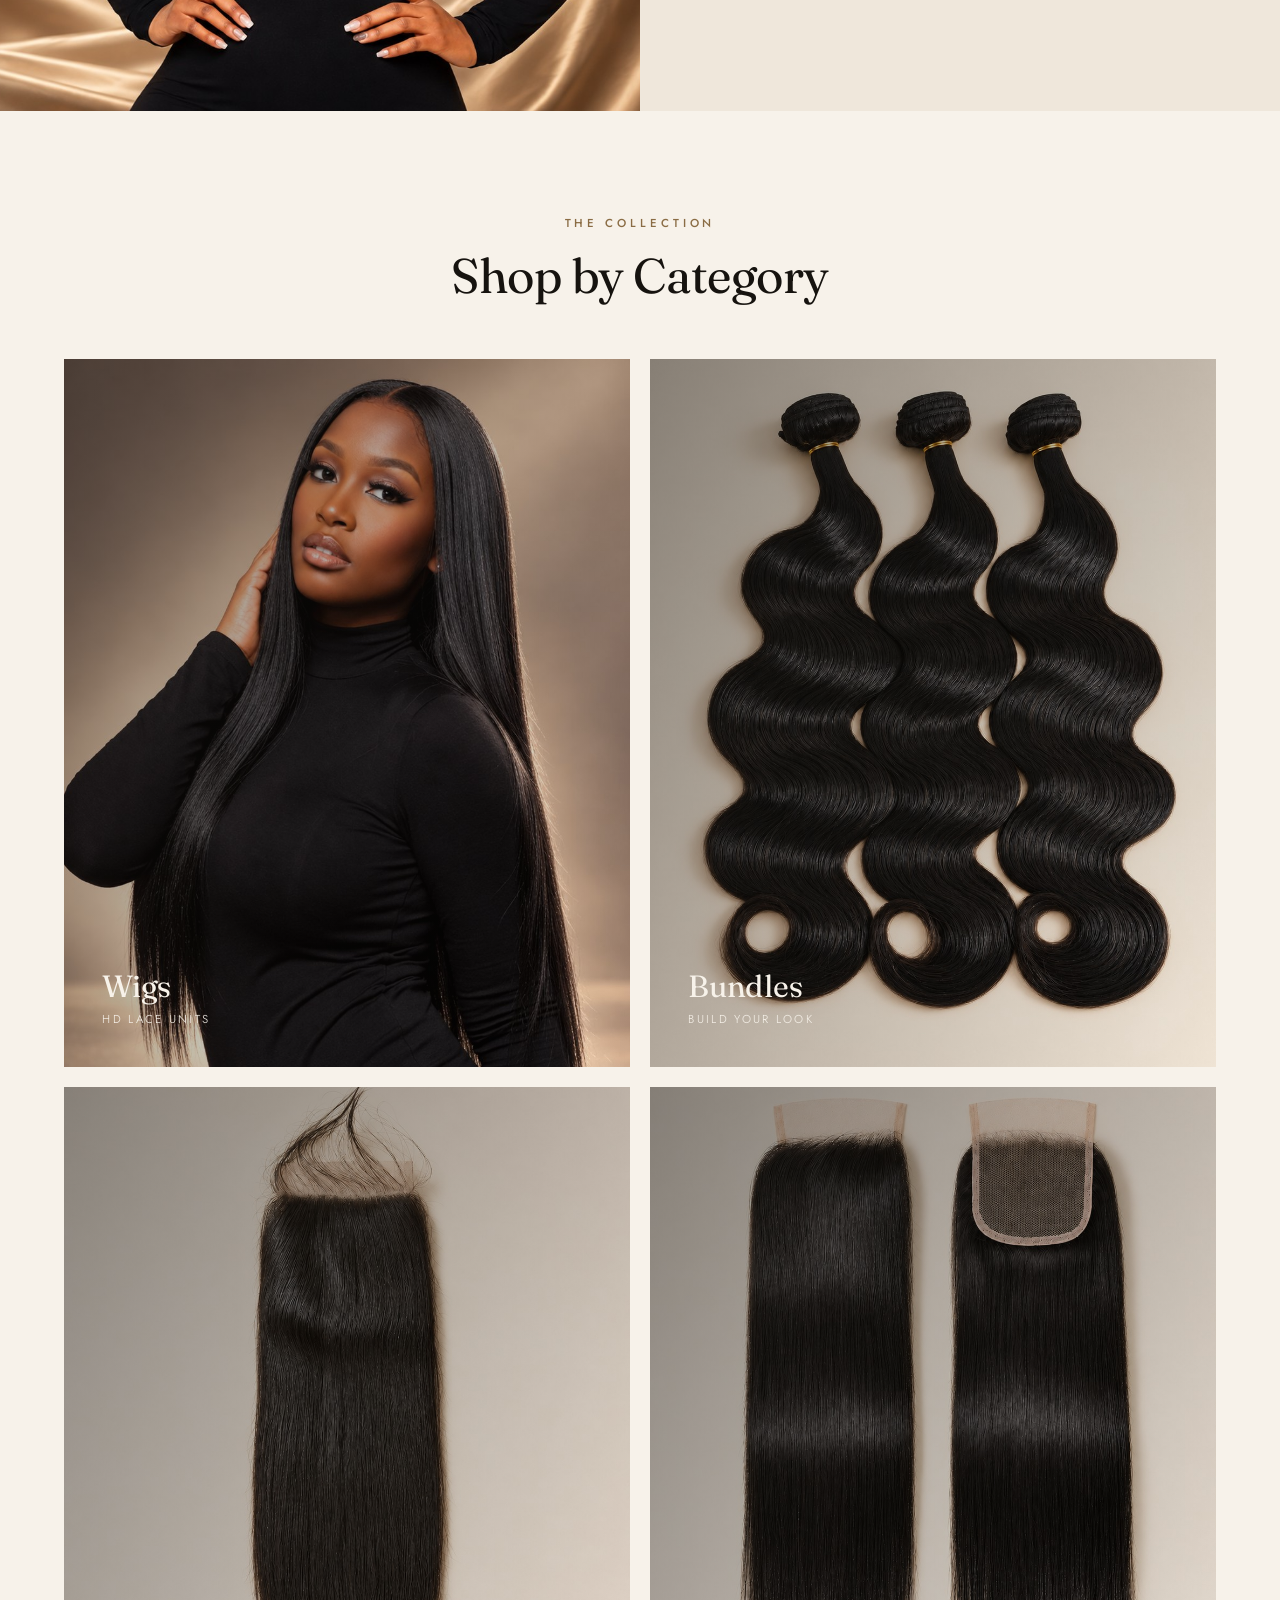
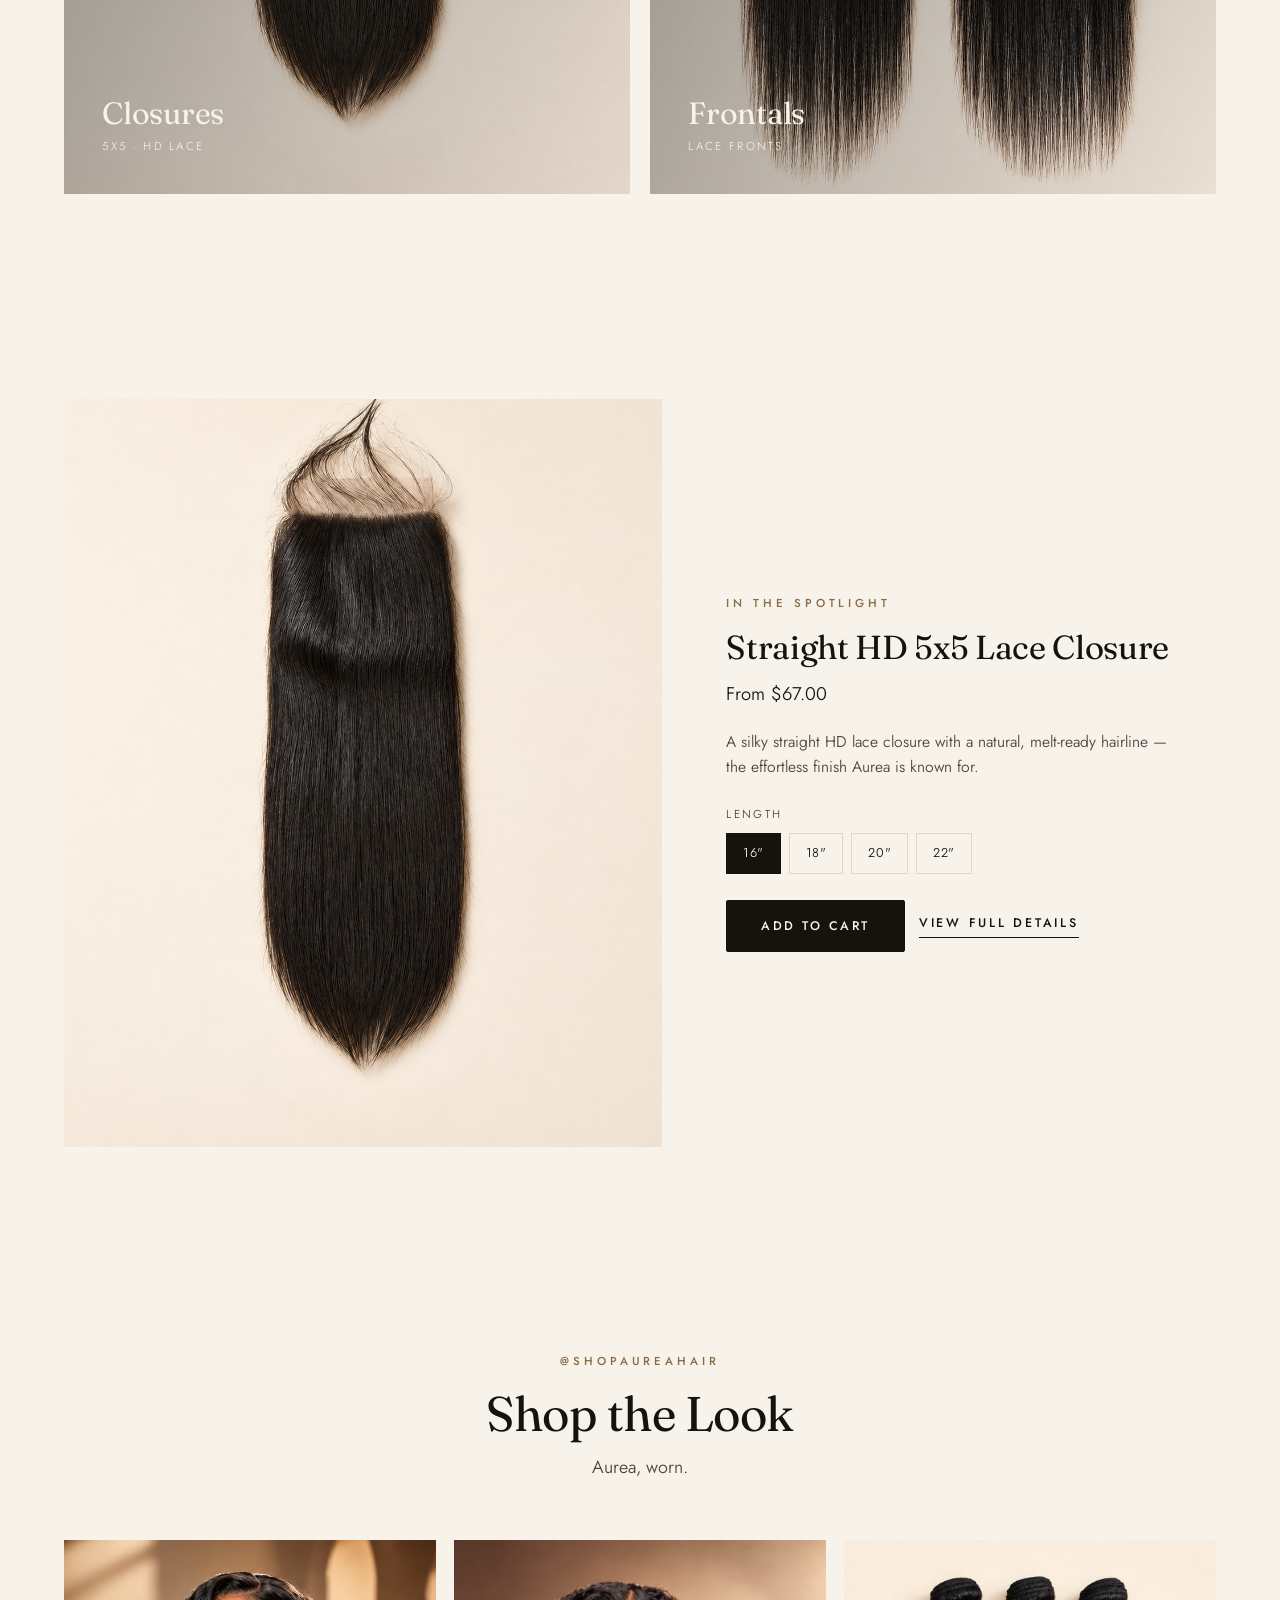
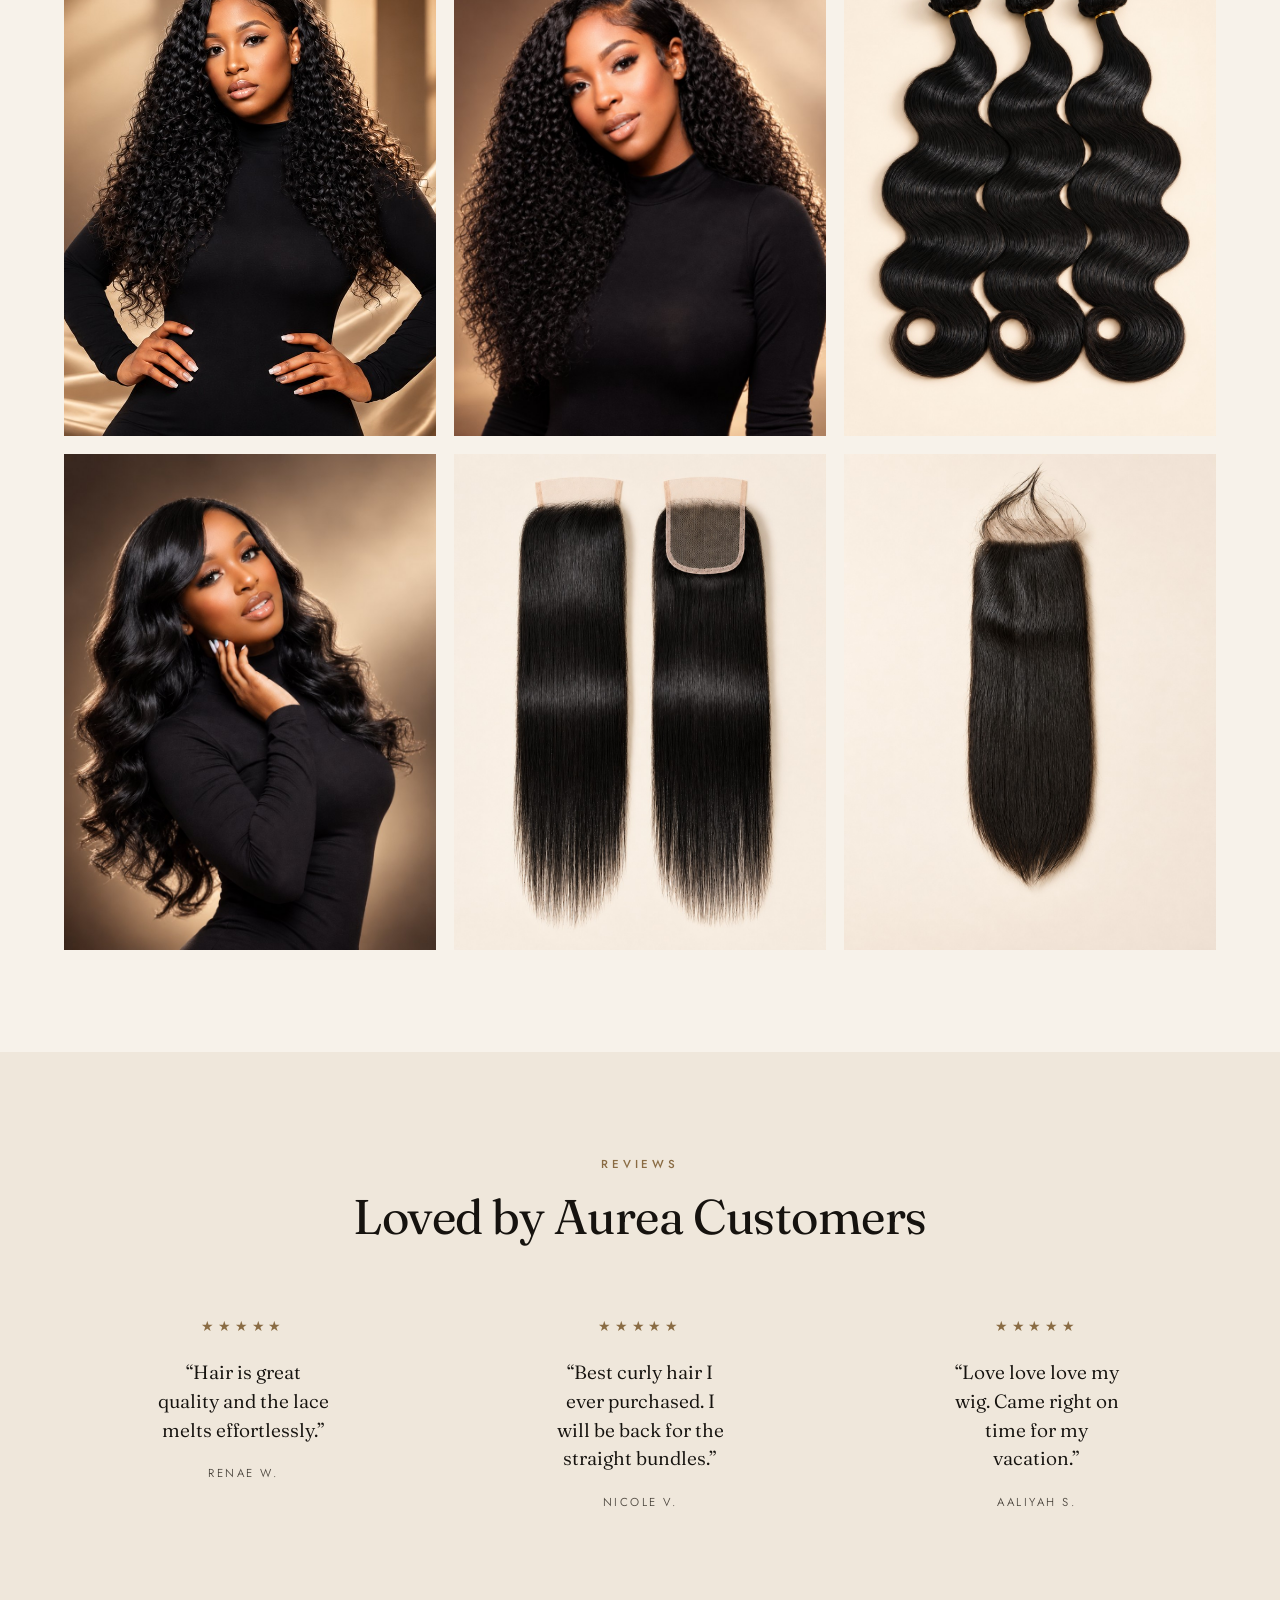
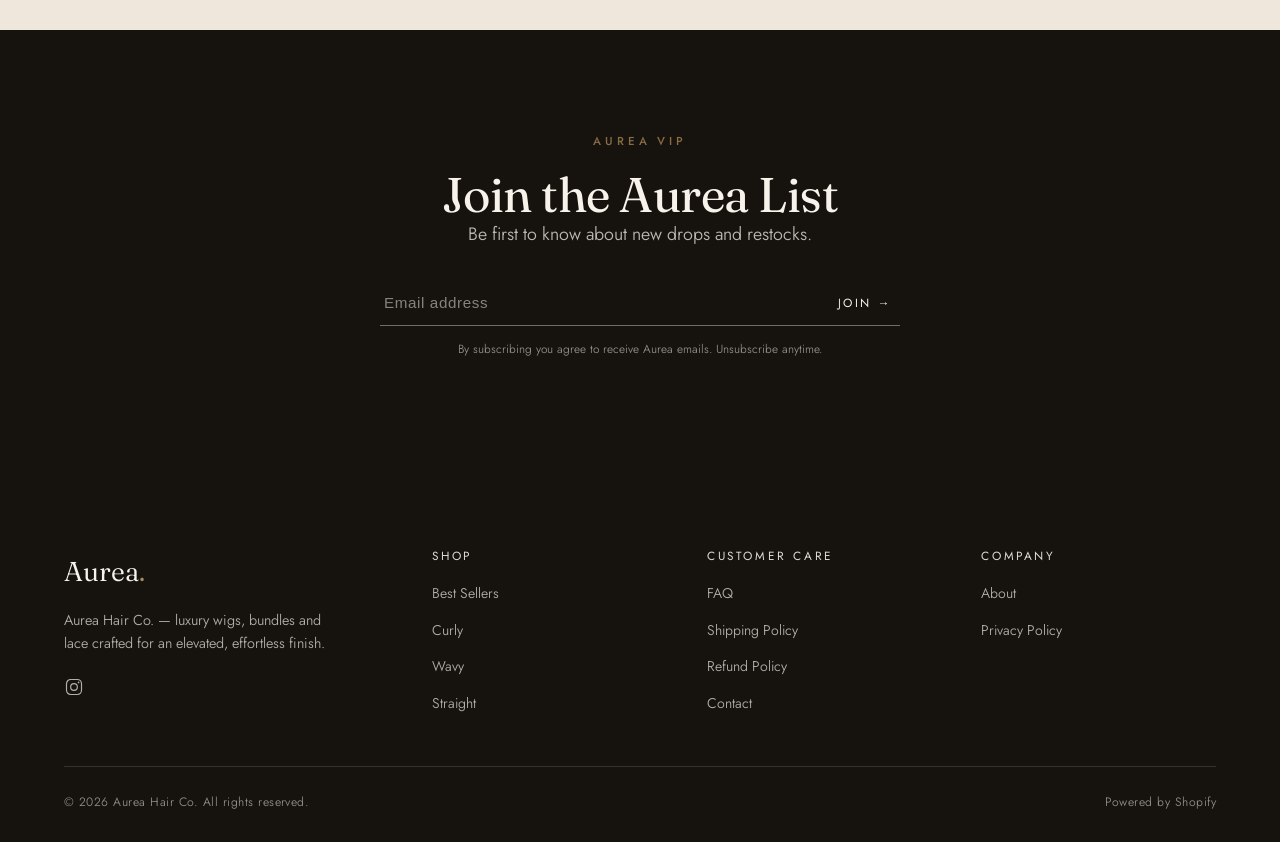
==== commit d6439e8d: "Kill iOS hero play button: reveal video only once playing, poster as background fallback - .hero__vi" ====
--- a/index.html
+++ b/index.html
@@ -39,7 +39,7 @@
 
 <!-- HERO -->
 <section class="hero">
-  <div class="hero__media" style="height:90vh;min-height:460px;">
+  <div class="hero__media" style="height:90vh;min-height:460px;background-image:url('assets/aurea-hero-poster.jpg');">
     <video class="hero__video" autoplay muted loop playsinline webkit-playsinline preload="auto" tabindex="-1" disablepictureinpicture x-webkit-airplay="deny" controlslist="nodownload noplaybackrate nofullscreen noremoteplayback" poster="assets/aurea-hero-poster.jpg">
       <source src="assets/aurea-hero.mp4" type="video/mp4">
       <img src="assets/aurea-hero-poster.jpg" alt="Aurea Hair Co.">
--- a/assets/base.css
+++ b/assets/base.css
@@ -181,9 +181,10 @@
    HERO
    ========================================================= */
 .hero{position:relative;}
-.hero__media{position:relative;width:100%;overflow:hidden;background:var(--cream);}
+.hero__media{position:relative;width:100%;overflow:hidden;background-color:var(--ink);background-size:cover;background-position:center;background-repeat:no-repeat;}
 .hero__media img{width:100%;height:100%;object-fit:cover;}
-.hero__video{width:100%;height:100%;object-fit:cover;display:block;background:var(--ink);pointer-events:none;}
+.hero__video{width:100%;height:100%;object-fit:cover;display:block;background:var(--ink);pointer-events:none;opacity:0;transition:opacity .5s var(--ease);}
+.hero__video.is-playing{opacity:1;}
 /* never show native video controls / play button */
 .hero__video::-webkit-media-controls,
 .hero__video::-webkit-media-controls-enclosure,
@@ -412,6 +413,7 @@
   .hero__img--desktop{display:none;}
   .hero__img--mobile{display:block;}
   .hero__video{object-position:75% center;}
+  .hero__media{background-position:75% center;}
   .hero__content{justify-content:flex-end;padding-bottom:9vh;text-align:center;}
   .hero__inner{margin-inline:auto;text-align:center;max-width:100%;}
   .hero__cta{justify-content:center;}
@@ -420,6 +422,9 @@
   .texture__grid{display:flex;overflow-x:auto;scroll-snap-type:x mandatory;-webkit-overflow-scrolling:touch;margin-inline:calc(var(--gutter)*-1);padding-inline:var(--gutter);gap:14px;}
   .texture__grid::-webkit-scrollbar{display:none;}
   .texture-card{flex:0 0 78%;scroll-snap-align:center;}
+  .benefit{padding:16px 12px;}
+  .benefit__title{font-size:.7rem;letter-spacing:.16em;margin-bottom:4px;}
+  .benefit__text{font-size:.72rem;}
   .category-grid{grid-template-columns:1fr 1fr;}
   .gallery{grid-template-columns:repeat(2,1fr);}
   .testimonials__grid{grid-template-columns:1fr;gap:40px;}
